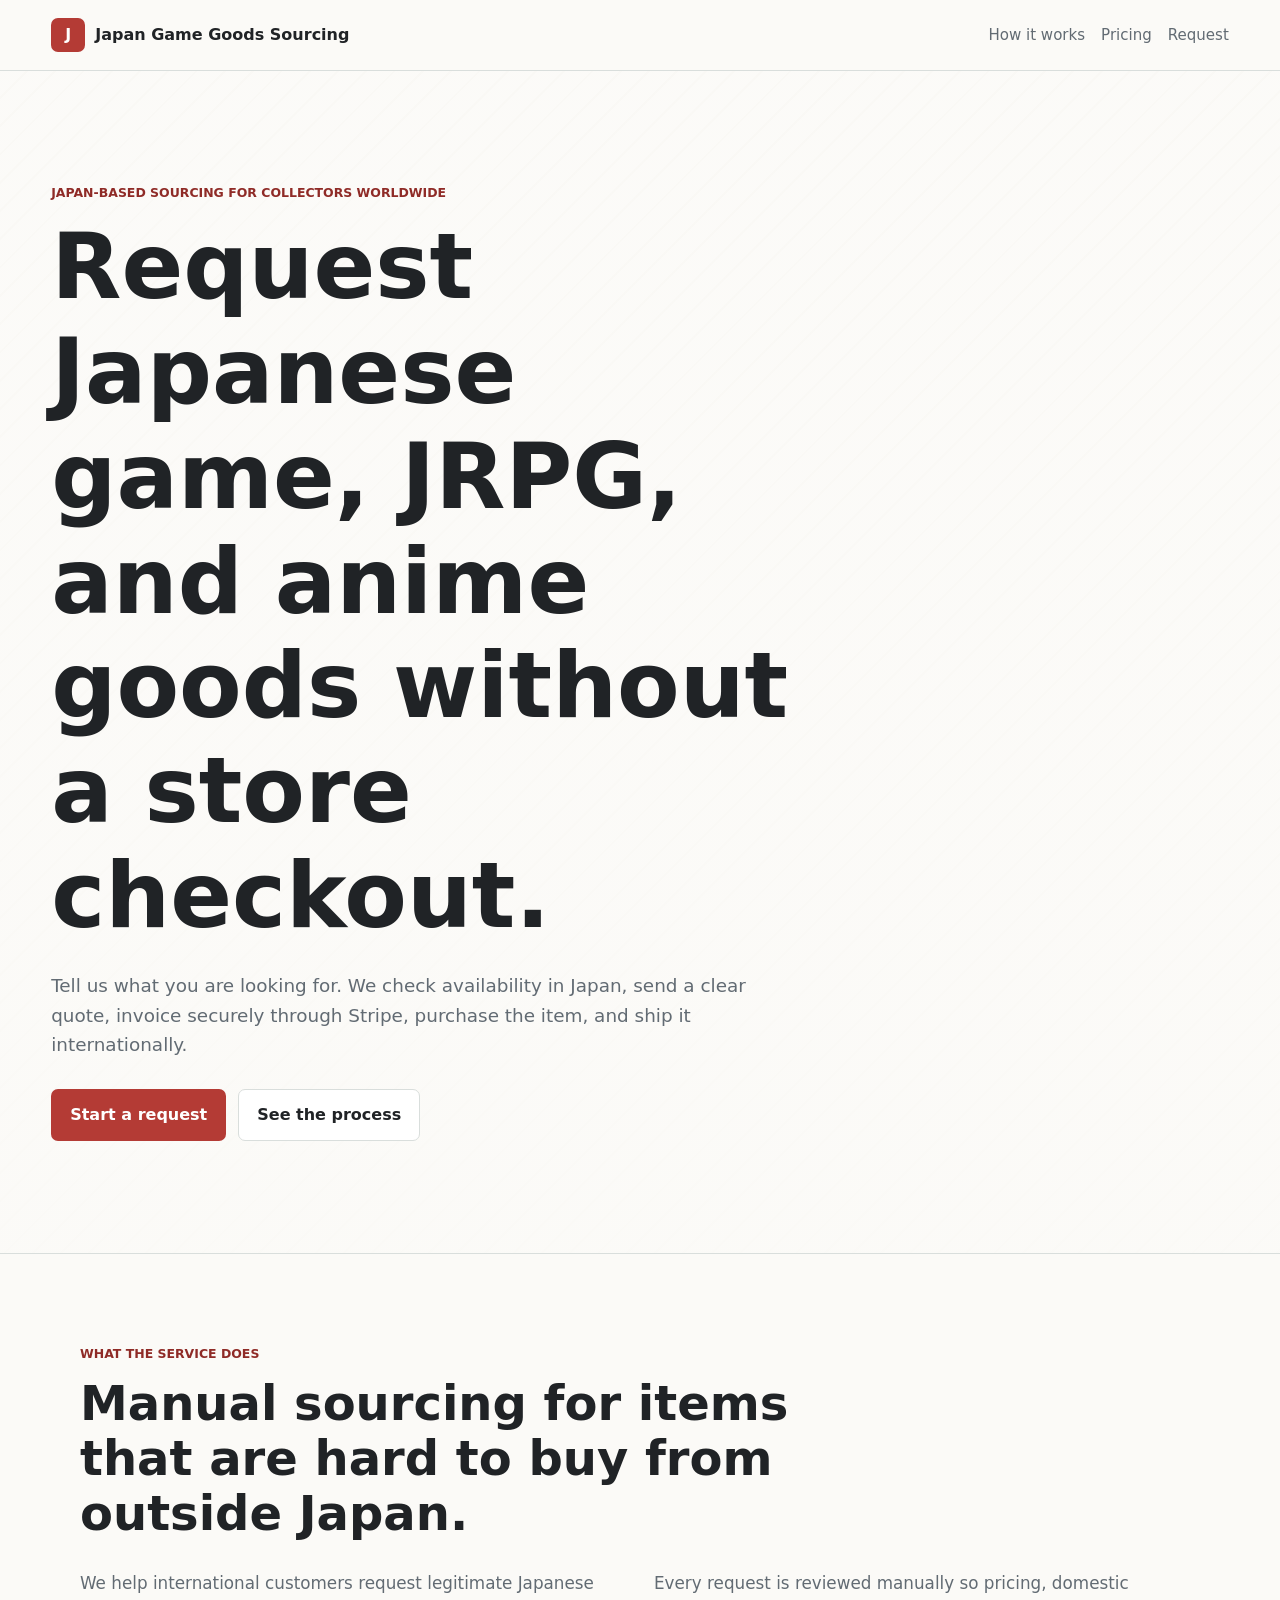
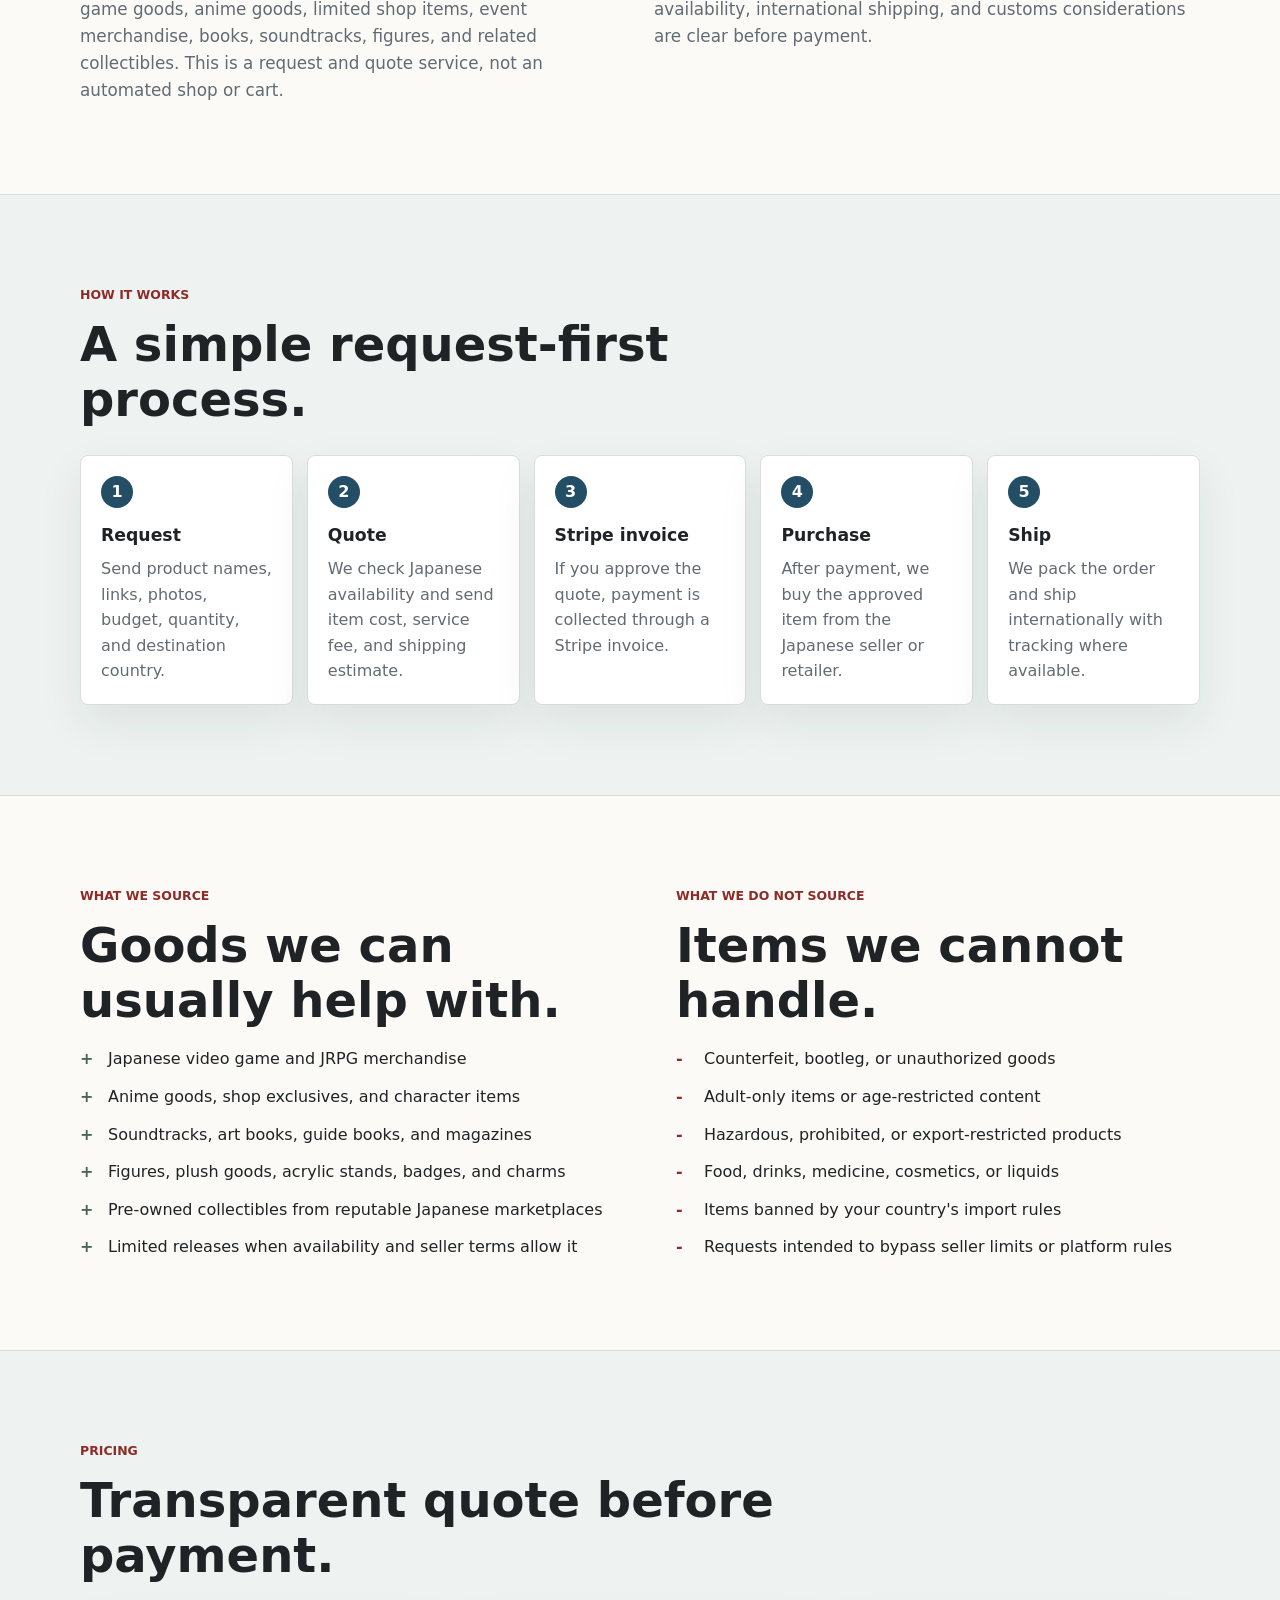
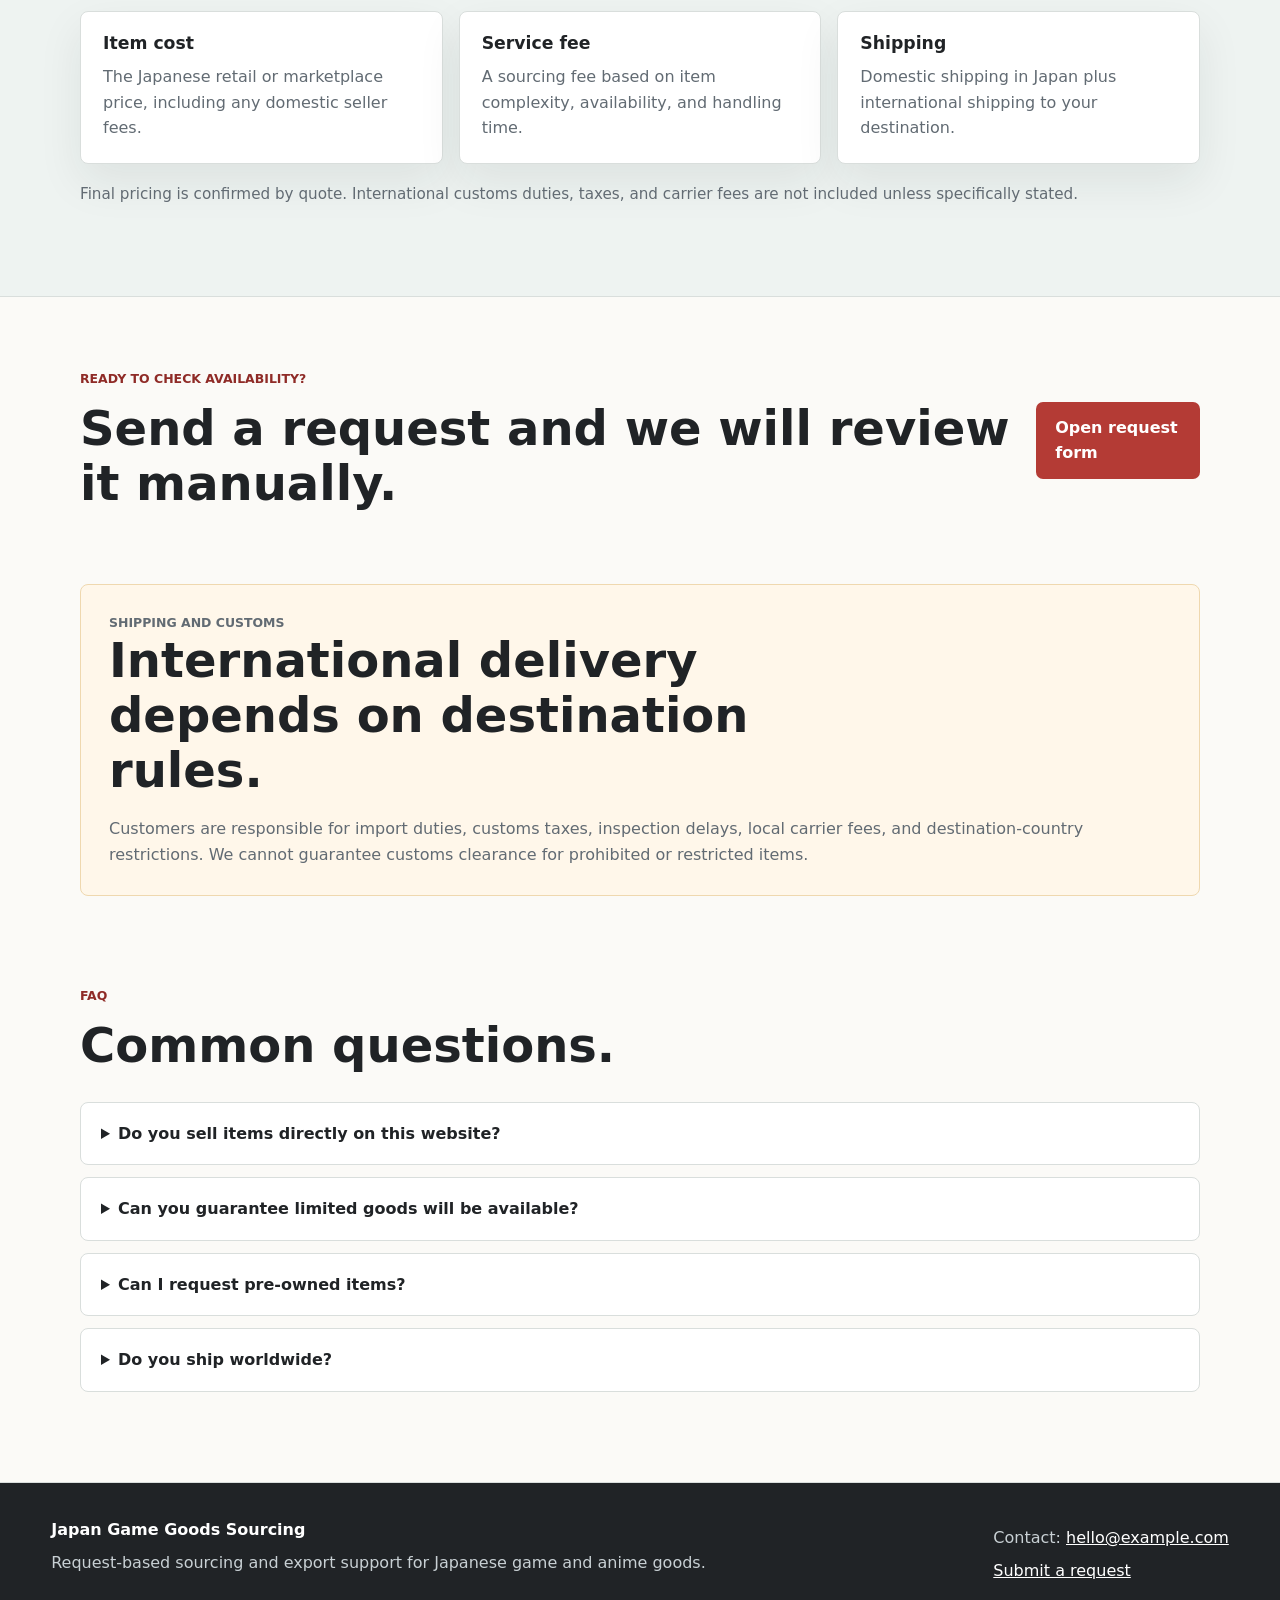
==== index.html @ 9fc34294 "Initial Website" ====
<!doctype html>
<html lang="en">
  <head>
    <meta charset="utf-8">
    <meta name="viewport" content="width=device-width, initial-scale=1">
    <meta
      name="description"
      content="A request-based sourcing and export service for Japanese game, JRPG, and anime goods."
    >
    <title>Japan Game Goods Sourcing</title>
    <link rel="stylesheet" href="styles.css">
  </head>
  <body>
    <header class="site-header">
      <a class="brand" href="index.html" aria-label="Japan Game Goods Sourcing home">
        <span class="brand-mark" aria-hidden="true">J</span>
        <span>Japan Game Goods Sourcing</span>
      </a>
      <nav class="site-nav" aria-label="Main navigation">
        <a href="#how-it-works">How it works</a>
        <a href="#pricing">Pricing</a>
        <a href="request.html">Request</a>
      </nav>
    </header>

    <main>
      <section class="hero">
        <div class="hero-content">
          <p class="eyebrow">Japan-based sourcing for collectors worldwide</p>
          <h1>Request Japanese game, JRPG, and anime goods without a store checkout.</h1>
          <p class="hero-copy">
            Tell us what you are looking for. We check availability in Japan, send a clear quote,
            invoice securely through Stripe, purchase the item, and ship it internationally.
          </p>
          <div class="hero-actions">
            <a class="button primary" href="request.html">Start a request</a>
            <a class="button secondary" href="#how-it-works">See the process</a>
          </div>
        </div>
      </section>

      <section class="section" id="service">
        <div class="section-heading">
          <p class="eyebrow">What the service does</p>
          <h2>Manual sourcing for items that are hard to buy from outside Japan.</h2>
        </div>
        <div class="text-block">
          <p>
            We help international customers request legitimate Japanese game goods, anime goods,
            limited shop items, event merchandise, books, soundtracks, figures, and related
            collectibles. This is a request and quote service, not an automated shop or cart.
          </p>
          <p>
            Every request is reviewed manually so pricing, domestic availability, international
            shipping, and customs considerations are clear before payment.
          </p>
        </div>
      </section>

      <section class="section band" id="how-it-works">
        <div class="section-heading">
          <p class="eyebrow">How it works</p>
          <h2>A simple request-first process.</h2>
        </div>
        <ol class="steps">
          <li>
            <span class="step-number">1</span>
            <h3>Request</h3>
            <p>Send product names, links, photos, budget, quantity, and destination country.</p>
          </li>
          <li>
            <span class="step-number">2</span>
            <h3>Quote</h3>
            <p>We check Japanese availability and send item cost, service fee, and shipping estimate.</p>
          </li>
          <li>
            <span class="step-number">3</span>
            <h3>Stripe invoice</h3>
            <p>If you approve the quote, payment is collected through a Stripe invoice.</p>
          </li>
          <li>
            <span class="step-number">4</span>
            <h3>Purchase</h3>
            <p>After payment, we buy the approved item from the Japanese seller or retailer.</p>
          </li>
          <li>
            <span class="step-number">5</span>
            <h3>Ship</h3>
            <p>We pack the order and ship internationally with tracking where available.</p>
          </li>
        </ol>
      </section>

      <section class="section grid-section">
        <div>
          <div class="section-heading compact">
            <p class="eyebrow">What we source</p>
            <h2>Goods we can usually help with.</h2>
          </div>
          <ul class="check-list">
            <li>Japanese video game and JRPG merchandise</li>
            <li>Anime goods, shop exclusives, and character items</li>
            <li>Soundtracks, art books, guide books, and magazines</li>
            <li>Figures, plush goods, acrylic stands, badges, and charms</li>
            <li>Pre-owned collectibles from reputable Japanese marketplaces</li>
            <li>Limited releases when availability and seller terms allow it</li>
          </ul>
        </div>
        <div>
          <div class="section-heading compact">
            <p class="eyebrow">What we do not source</p>
            <h2>Items we cannot handle.</h2>
          </div>
          <ul class="x-list">
            <li>Counterfeit, bootleg, or unauthorized goods</li>
            <li>Adult-only items or age-restricted content</li>
            <li>Hazardous, prohibited, or export-restricted products</li>
            <li>Food, drinks, medicine, cosmetics, or liquids</li>
            <li>Items banned by your country's import rules</li>
            <li>Requests intended to bypass seller limits or platform rules</li>
          </ul>
        </div>
      </section>

      <section class="section band" id="pricing">
        <div class="section-heading">
          <p class="eyebrow">Pricing</p>
          <h2>Transparent quote before payment.</h2>
        </div>
        <div class="pricing-layout">
          <div class="price-card">
            <h3>Item cost</h3>
            <p>The Japanese retail or marketplace price, including any domestic seller fees.</p>
          </div>
          <div class="price-card">
            <h3>Service fee</h3>
            <p>A sourcing fee based on item complexity, availability, and handling time.</p>
          </div>
          <div class="price-card">
            <h3>Shipping</h3>
            <p>Domestic shipping in Japan plus international shipping to your destination.</p>
          </div>
        </div>
        <p class="fine-print">
          Final pricing is confirmed by quote. International customs duties, taxes, and carrier
          fees are not included unless specifically stated.
        </p>
      </section>

      <section class="cta-section" id="request">
        <div>
          <p class="eyebrow">Ready to check availability?</p>
          <h2>Send a request and we will review it manually.</h2>
        </div>
        <a class="button primary" href="request.html">Open request form</a>
      </section>

      <section class="section notice">
        <div class="section-heading compact">
          <p class="eyebrow">Shipping and customs</p>
          <h2>International delivery depends on destination rules.</h2>
        </div>
        <p>
          Customers are responsible for import duties, customs taxes, inspection delays, local
          carrier fees, and destination-country restrictions. We cannot guarantee customs clearance
          for prohibited or restricted items.
        </p>
      </section>

      <section class="section" id="faq">
        <div class="section-heading">
          <p class="eyebrow">FAQ</p>
          <h2>Common questions.</h2>
        </div>
        <div class="faq-list">
          <details>
            <summary>Do you sell items directly on this website?</summary>
            <p>No. This site is for requests only. We send quotes manually and collect payment by Stripe invoice after approval.</p>
          </details>
          <details>
            <summary>Can you guarantee limited goods will be available?</summary>
            <p>No. Availability can change quickly, especially for limited releases, event goods, and marketplace listings.</p>
          </details>
          <details>
            <summary>Can I request pre-owned items?</summary>
            <p>Yes, if the item can be sourced from a reputable Japanese seller and the condition is acceptable to you.</p>
          </details>
          <details>
            <summary>Do you ship worldwide?</summary>
            <p>We review each destination by request. Shipping options depend on carrier availability and import restrictions.</p>
          </details>
        </div>
      </section>
    </main>

    <footer class="site-footer">
      <div>
        <strong>Japan Game Goods Sourcing</strong>
        <p>Request-based sourcing and export support for Japanese game and anime goods.</p>
      </div>
      <div>
        <p>Contact: <a href="mailto:hello@example.com">hello@example.com</a></p>
        <p><a href="request.html">Submit a request</a></p>
      </div>
    </footer>
  </body>
</html>
---- styles.css ----
:root {
  --bg: #fbfaf7;
  --surface: #ffffff;
  --ink: #202326;
  --muted: #626b73;
  --line: #d9dedc;
  --accent: #b43b35;
  --accent-dark: #8f2b27;
  --blue: #244d66;
  --green: #476654;
  --shadow: 0 18px 45px rgba(29, 36, 42, 0.08);
}

* {
  box-sizing: border-box;
}

html {
  scroll-behavior: smooth;
}

body {
  margin: 0;
  background: var(--bg);
  color: var(--ink);
  font-family:
    Inter, ui-sans-serif, system-ui, -apple-system, BlinkMacSystemFont, "Segoe UI", sans-serif;
  line-height: 1.6;
}

a {
  color: inherit;
}

.site-header {
  display: flex;
  align-items: center;
  justify-content: space-between;
  gap: 24px;
  padding: 18px clamp(18px, 4vw, 56px);
  background: rgba(251, 250, 247, 0.94);
  border-bottom: 1px solid var(--line);
  position: sticky;
  top: 0;
  z-index: 10;
  backdrop-filter: blur(12px);
}

.brand {
  display: inline-flex;
  align-items: center;
  gap: 10px;
  color: var(--ink);
  font-weight: 800;
  text-decoration: none;
}

.brand-mark {
  display: inline-grid;
  place-items: center;
  width: 34px;
  height: 34px;
  border-radius: 7px;
  background: var(--accent);
  color: #fff;
}

.site-nav {
  display: flex;
  flex-wrap: wrap;
  justify-content: flex-end;
  gap: 16px;
  color: var(--muted);
  font-size: 0.94rem;
}

.site-nav a {
  text-decoration: none;
}

.site-nav a:hover,
.site-footer a:hover {
  color: var(--accent-dark);
}

.hero {
  min-height: 72vh;
  display: grid;
  align-items: center;
  padding: clamp(56px, 9vw, 112px) clamp(18px, 4vw, 56px);
  background:
    linear-gradient(rgba(251, 250, 247, 0.88), rgba(251, 250, 247, 0.95)),
    repeating-linear-gradient(135deg, #ffffff 0 18px, #f0eee7 18px 20px);
  border-bottom: 1px solid var(--line);
}

.hero-content,
.section,
.cta-section,
.page-title,
.form-shell {
  width: min(1120px, calc(100% - 36px));
  margin: 0 auto;
}

.hero-content {
  max-width: 780px;
  margin-left: 0;
}

.eyebrow {
  margin: 0 0 12px;
  color: var(--accent-dark);
  font-size: 0.78rem;
  font-weight: 800;
  letter-spacing: 0;
  text-transform: uppercase;
}

h1,
h2,
h3,
p {
  overflow-wrap: anywhere;
}

h1,
h2,
h3 {
  margin: 0;
  line-height: 1.15;
}

h1 {
  max-width: 920px;
  font-size: clamp(2.35rem, 8vw, 5.7rem);
}

h2 {
  font-size: clamp(1.65rem, 4vw, 3rem);
}

h3 {
  font-size: 1.08rem;
}

.hero-copy,
.page-title p {
  max-width: 700px;
  margin: 22px 0 0;
  color: var(--muted);
  font-size: 1.15rem;
}

.hero-actions {
  display: flex;
  flex-wrap: wrap;
  gap: 12px;
  margin-top: 30px;
}

.button {
  display: inline-flex;
  align-items: center;
  justify-content: center;
  min-height: 46px;
  padding: 12px 18px;
  border: 1px solid transparent;
  border-radius: 7px;
  font-weight: 800;
  text-decoration: none;
  cursor: pointer;
}

.button.primary {
  background: var(--accent);
  color: #fff;
}

.button.primary:hover {
  background: var(--accent-dark);
}

.button.secondary {
  background: var(--surface);
  border-color: var(--line);
  color: var(--ink);
}

.section {
  padding: clamp(54px, 8vw, 90px) 0;
}

.band {
  width: 100%;
  max-width: none;
  padding-right: max(18px, calc((100vw - 1120px) / 2));
  padding-left: max(18px, calc((100vw - 1120px) / 2));
  background: #eef3f1;
  border-top: 1px solid var(--line);
  border-bottom: 1px solid var(--line);
}

.section-heading {
  max-width: 720px;
  margin-bottom: 28px;
}

.section-heading.compact {
  margin-bottom: 18px;
}

.text-block {
  display: grid;
  grid-template-columns: repeat(2, minmax(0, 1fr));
  gap: 28px;
  color: var(--muted);
  font-size: 1.05rem;
}

.text-block p,
.price-card p,
.notice p,
.faq-list p,
.site-footer p,
.embed-note p,
.fine-print {
  margin: 0;
  color: var(--muted);
}

.steps {
  display: grid;
  grid-template-columns: repeat(5, minmax(0, 1fr));
  gap: 14px;
  margin: 0;
  padding: 0;
  list-style: none;
}

.steps li,
.price-card,
.form-shell {
  background: var(--surface);
  border: 1px solid var(--line);
  border-radius: 8px;
  box-shadow: var(--shadow);
}

.steps li {
  padding: 20px;
}

.step-number {
  display: inline-grid;
  place-items: center;
  width: 32px;
  height: 32px;
  margin-bottom: 18px;
  border-radius: 999px;
  background: var(--blue);
  color: #fff;
  font-weight: 800;
}

.steps p {
  margin: 10px 0 0;
  color: var(--muted);
}

.grid-section {
  display: grid;
  grid-template-columns: repeat(2, minmax(0, 1fr));
  gap: clamp(28px, 6vw, 72px);
}

.check-list,
.x-list {
  display: grid;
  gap: 12px;
  margin: 0;
  padding: 0;
  list-style: none;
}

.check-list li,
.x-list li {
  position: relative;
  padding-left: 28px;
}

.check-list li::before,
.x-list li::before {
  position: absolute;
  left: 0;
  font-weight: 900;
}

.check-list li::before {
  content: "+";
  color: var(--green);
}

.x-list li::before {
  content: "-";
  color: var(--accent-dark);
}

.pricing-layout {
  display: grid;
  grid-template-columns: repeat(3, minmax(0, 1fr));
  gap: 16px;
}

.price-card {
  padding: 22px;
}

.price-card p {
  margin-top: 10px;
}

.fine-print {
  margin-top: 18px;
  font-size: 0.95rem;
}

.cta-section {
  display: flex;
  align-items: center;
  justify-content: space-between;
  gap: 24px;
  padding: clamp(38px, 7vw, 72px) 0;
}

.notice {
  padding: 28px;
  background: #fff7ea;
  border: 1px solid #efd8af;
  border-radius: 8px;
}

.faq-list {
  display: grid;
  gap: 12px;
}

details {
  background: var(--surface);
  border: 1px solid var(--line);
  border-radius: 8px;
  padding: 18px 20px;
}

summary {
  font-weight: 800;
  cursor: pointer;
}

details p {
  margin-top: 12px;
}

.site-footer {
  display: flex;
  justify-content: space-between;
  gap: 24px;
  padding: 34px clamp(18px, 4vw, 56px);
  border-top: 1px solid var(--line);
  background: #202326;
  color: #fff;
}

.site-footer p {
  margin-top: 8px;
  color: #c8d0d4;
}

.site-footer a {
  color: #fff;
}

.page-title {
  padding: clamp(48px, 8vw, 88px) 0 28px;
}

.page-title h1 {
  font-size: clamp(2.1rem, 6vw, 4.5rem);
}

.form-shell {
  margin-bottom: clamp(54px, 8vw, 90px);
  padding: clamp(20px, 4vw, 36px);
}

.embed-note {
  padding-bottom: 22px;
  margin-bottom: 24px;
  border-bottom: 1px solid var(--line);
}

.embed-note h2 {
  font-size: 1.35rem;
}

.embed-note p {
  margin-top: 8px;
}

.request-form {
  display: grid;
  gap: 18px;
}

.form-grid {
  display: grid;
  grid-template-columns: repeat(2, minmax(0, 1fr));
  gap: 18px;
}

label {
  display: grid;
  gap: 7px;
  color: var(--ink);
  font-weight: 800;
}

input,
textarea,
select {
  width: 100%;
  border: 1px solid #cbd3d0;
  border-radius: 7px;
  padding: 12px 13px;
  background: #fff;
  color: var(--ink);
  font: inherit;
}

textarea {
  resize: vertical;
}

input:focus,
textarea:focus,
select:focus {
  outline: 3px solid rgba(180, 59, 53, 0.18);
  border-color: var(--accent);
}

.checkbox-row {
  display: flex;
  align-items: flex-start;
  gap: 10px;
  color: var(--muted);
  font-weight: 600;
}

.checkbox-row input {
  width: auto;
  margin-top: 6px;
}

.form-button {
  justify-self: start;
  border: 0;
}

@media (max-width: 900px) {
  .steps,
  .pricing-layout {
    grid-template-columns: repeat(2, minmax(0, 1fr));
  }

  .grid-section,
  .text-block {
    grid-template-columns: 1fr;
  }
}

@media (max-width: 680px) {
  .site-header,
  .site-footer,
  .cta-section {
    align-items: flex-start;
    flex-direction: column;
  }

  .site-nav {
    justify-content: flex-start;
  }

  .hero {
    min-height: auto;
  }

  .steps,
  .pricing-layout,
  .form-grid {
    grid-template-columns: 1fr;
  }

  .button {
    width: 100%;
  }

  .form-button {
    justify-self: stretch;
  }
}
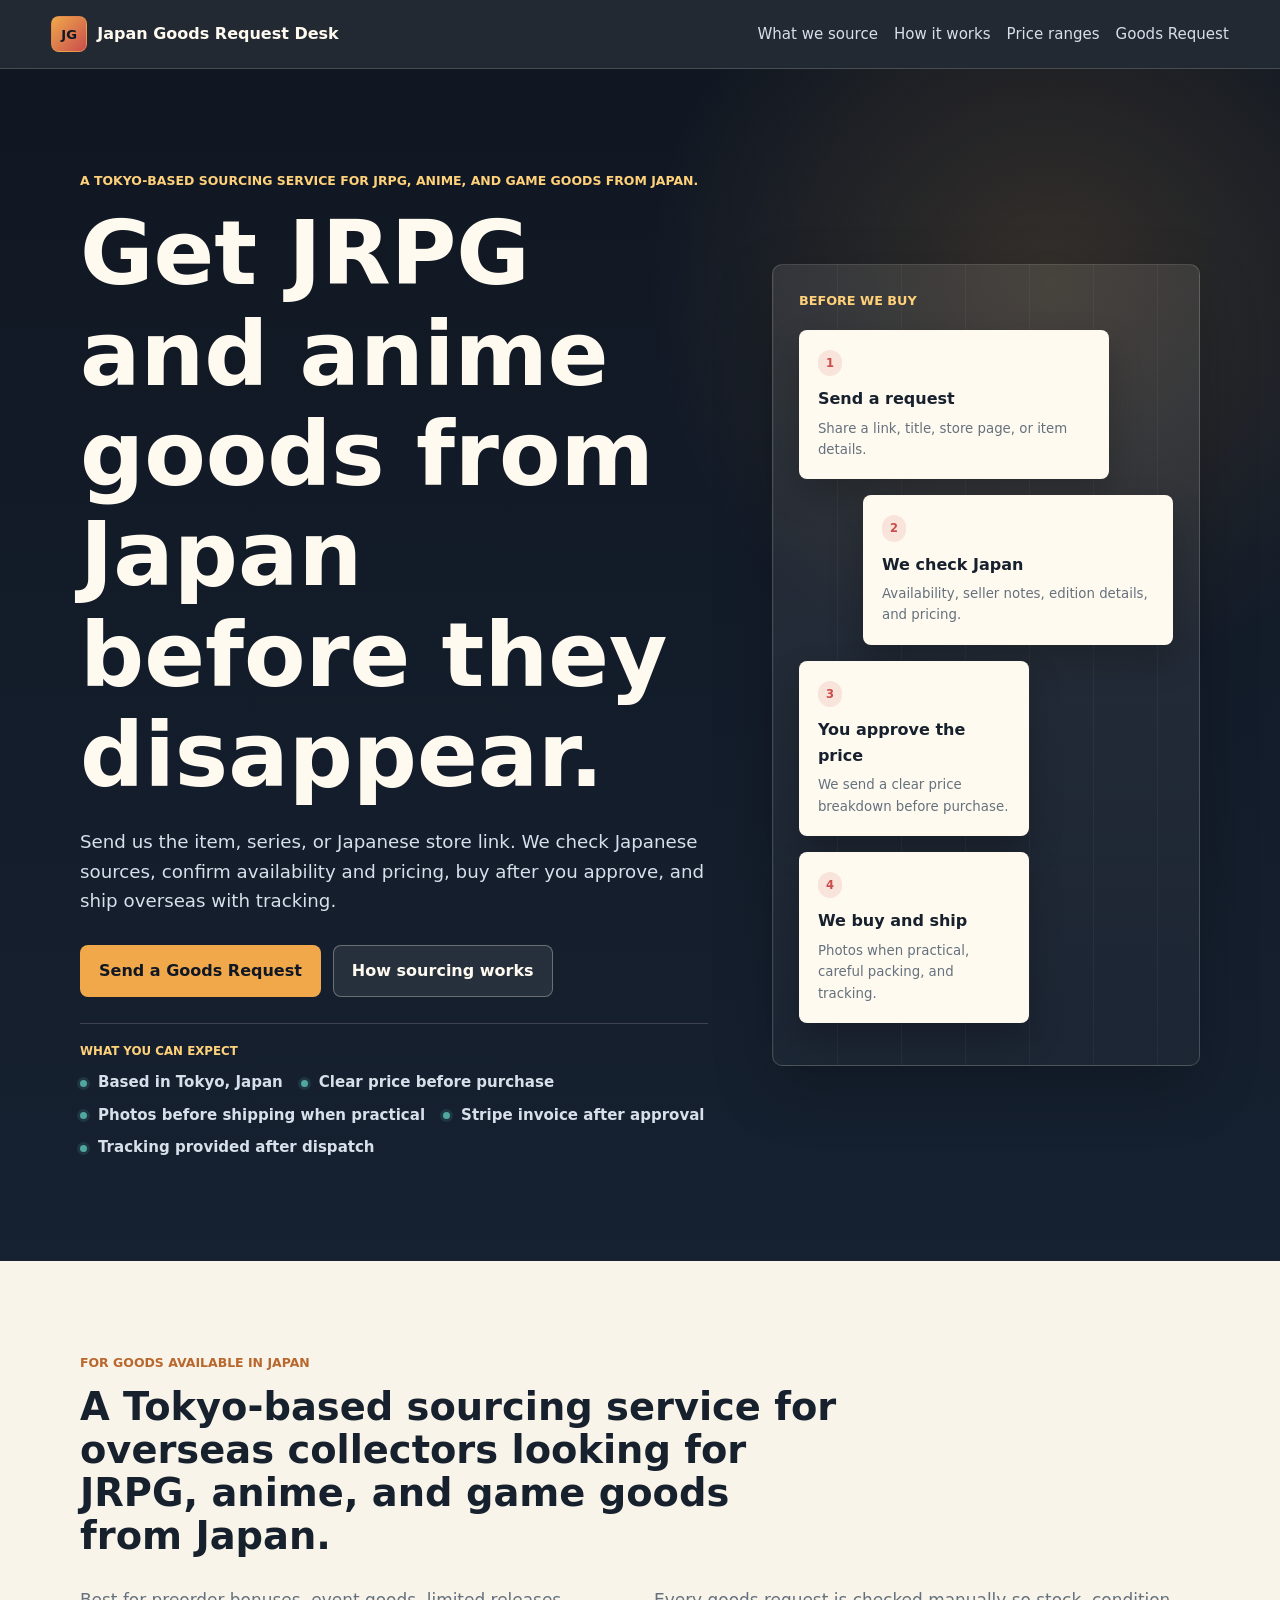
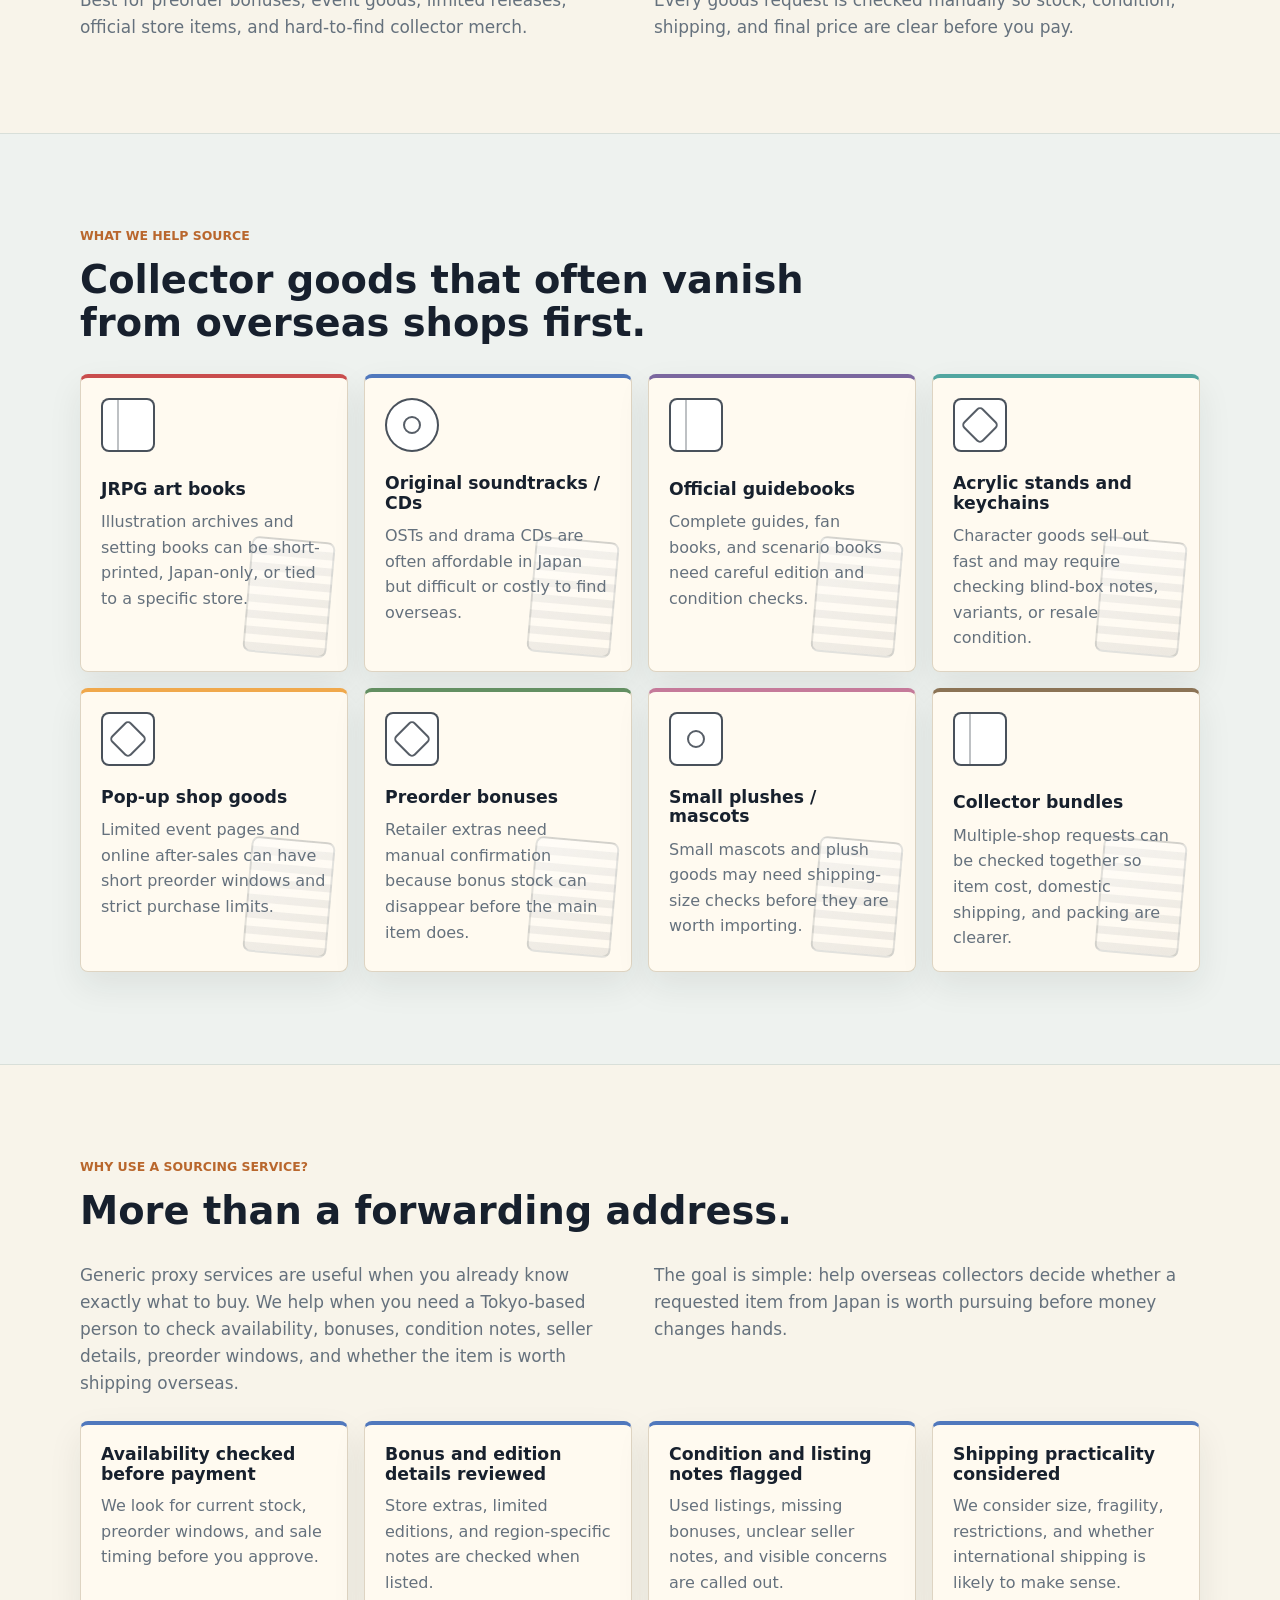
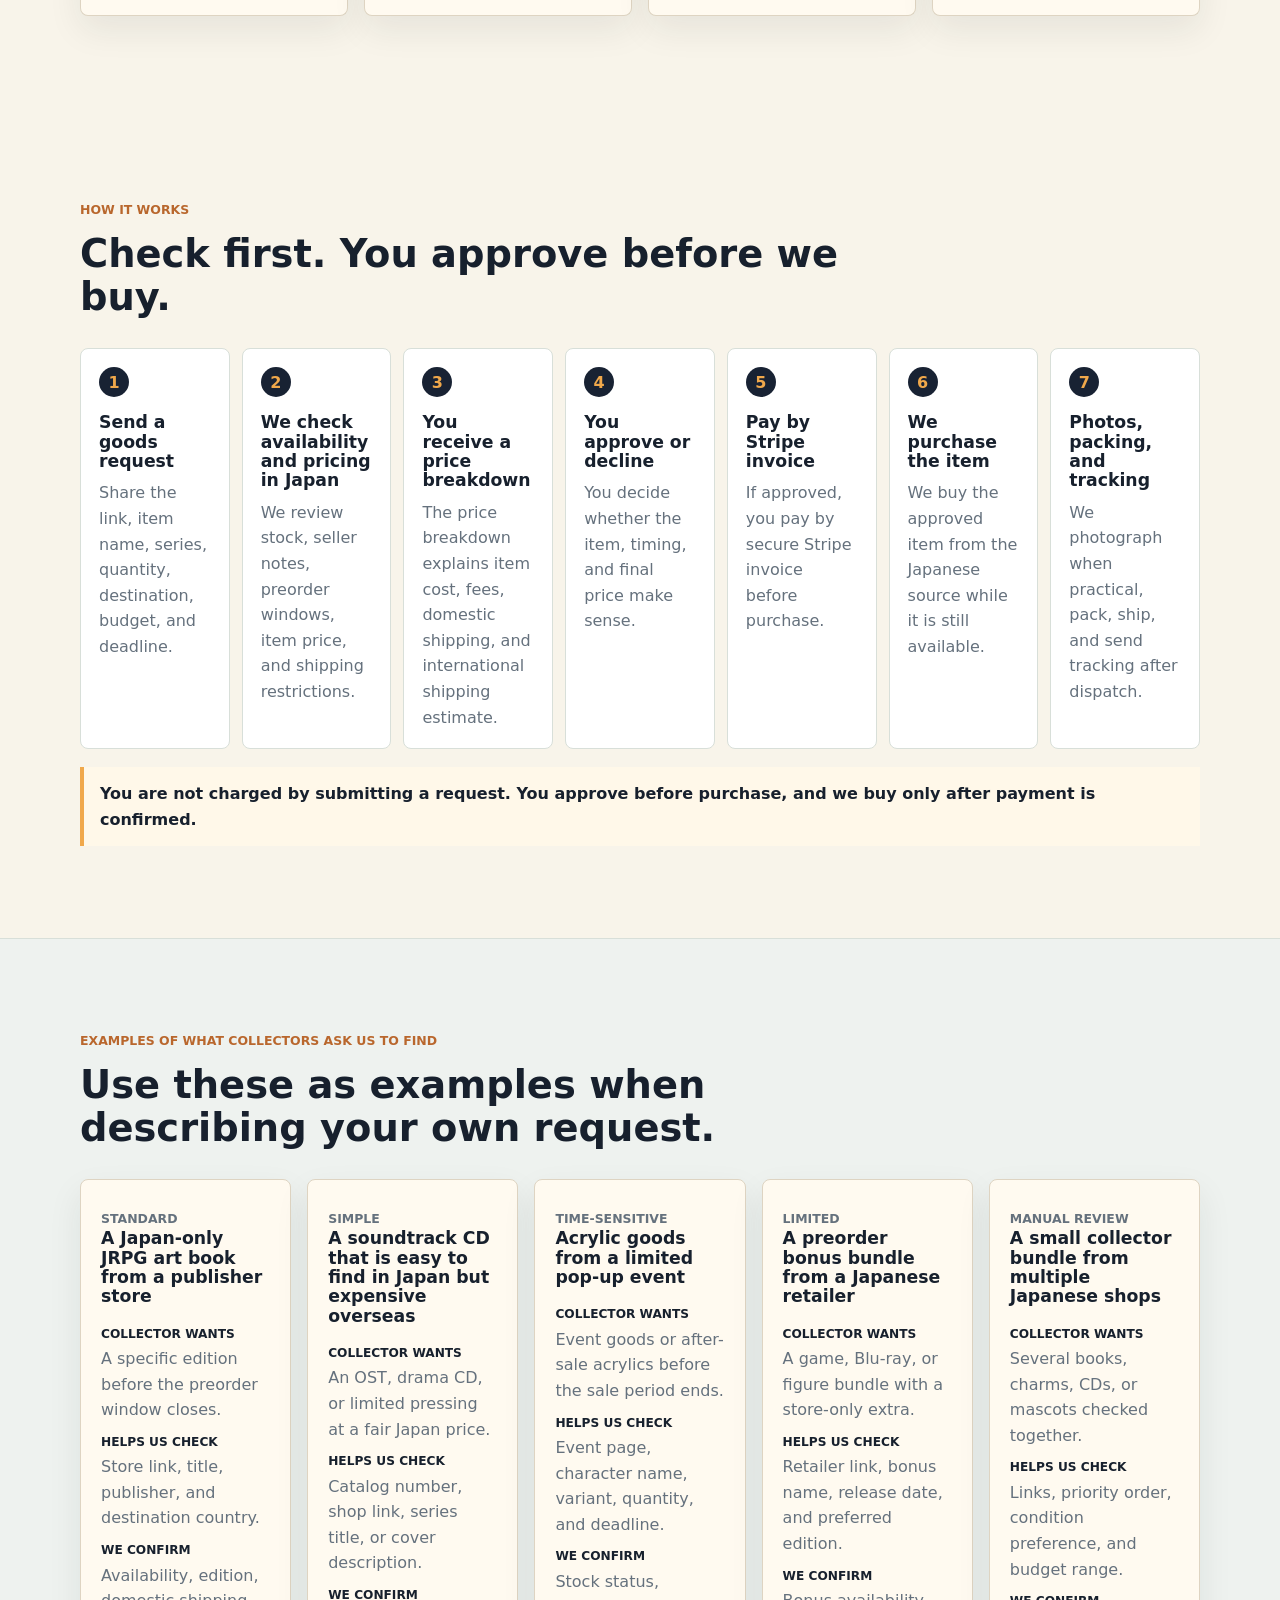
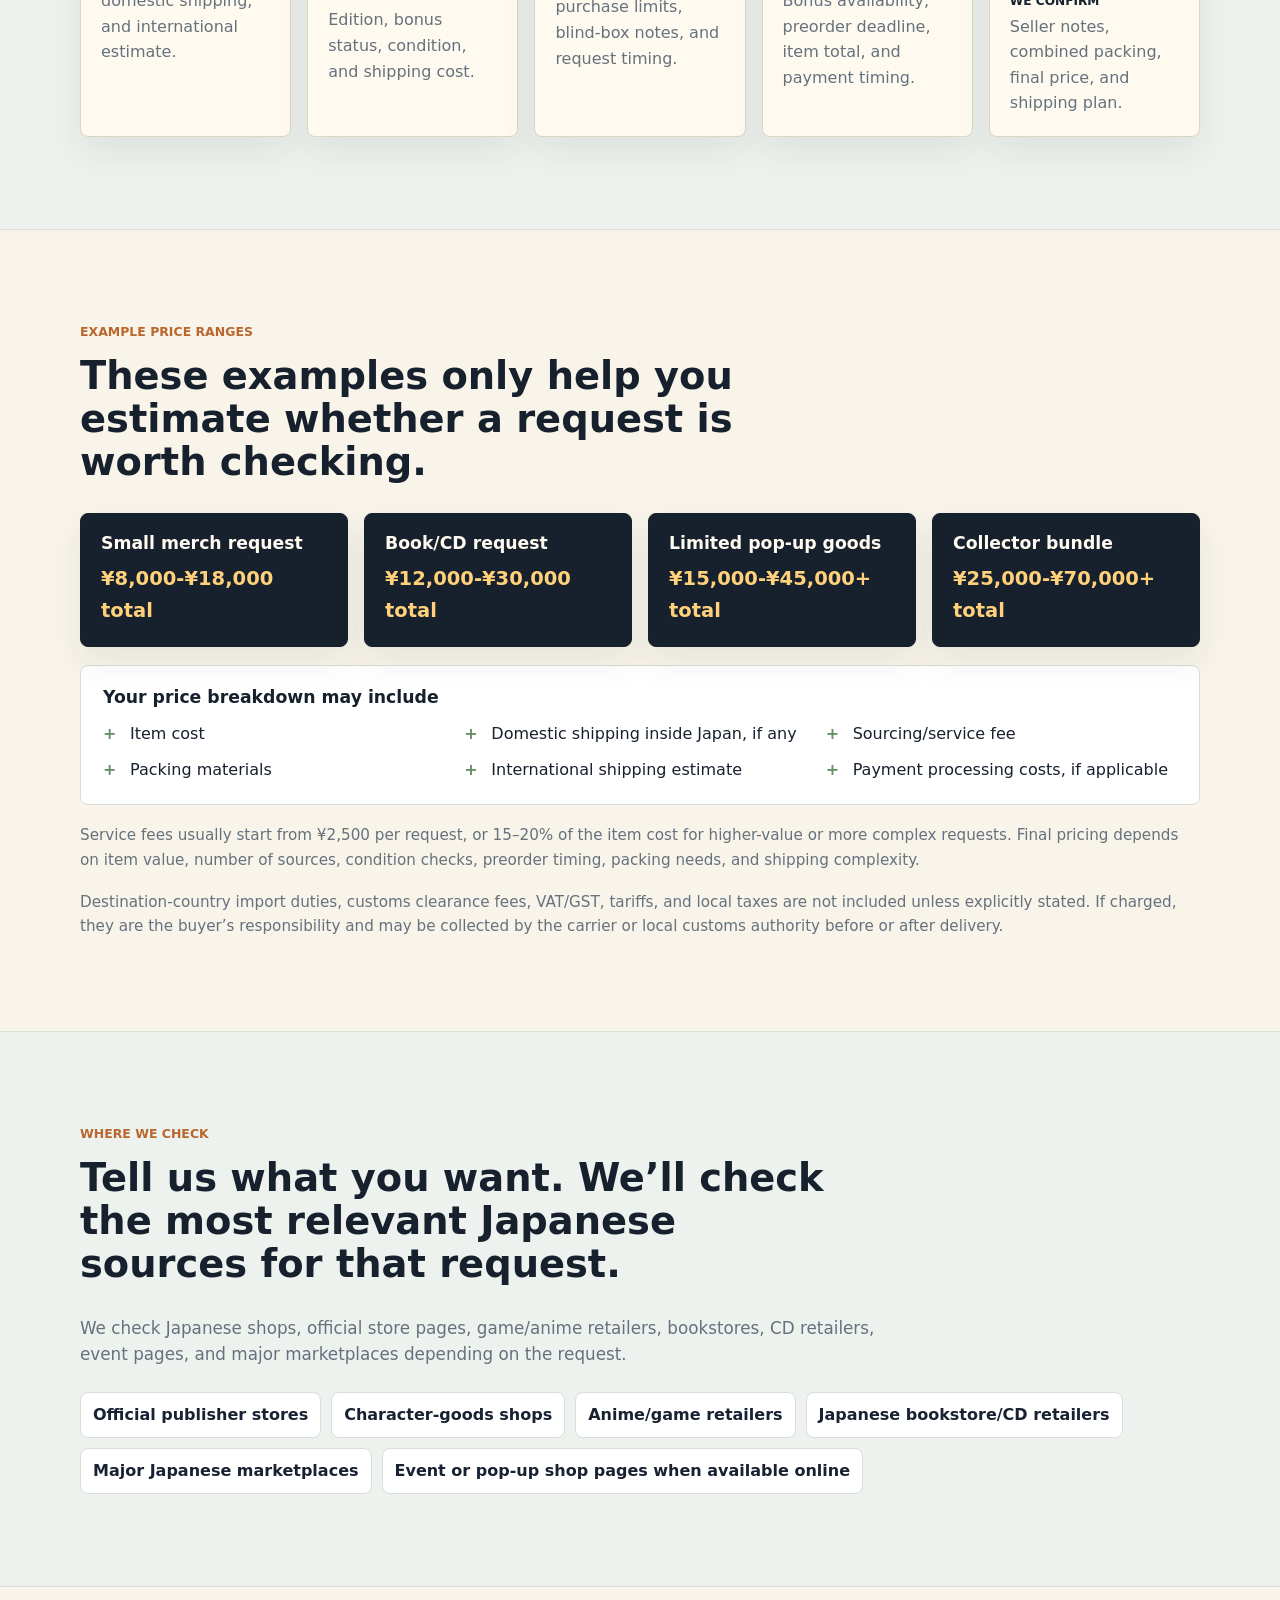
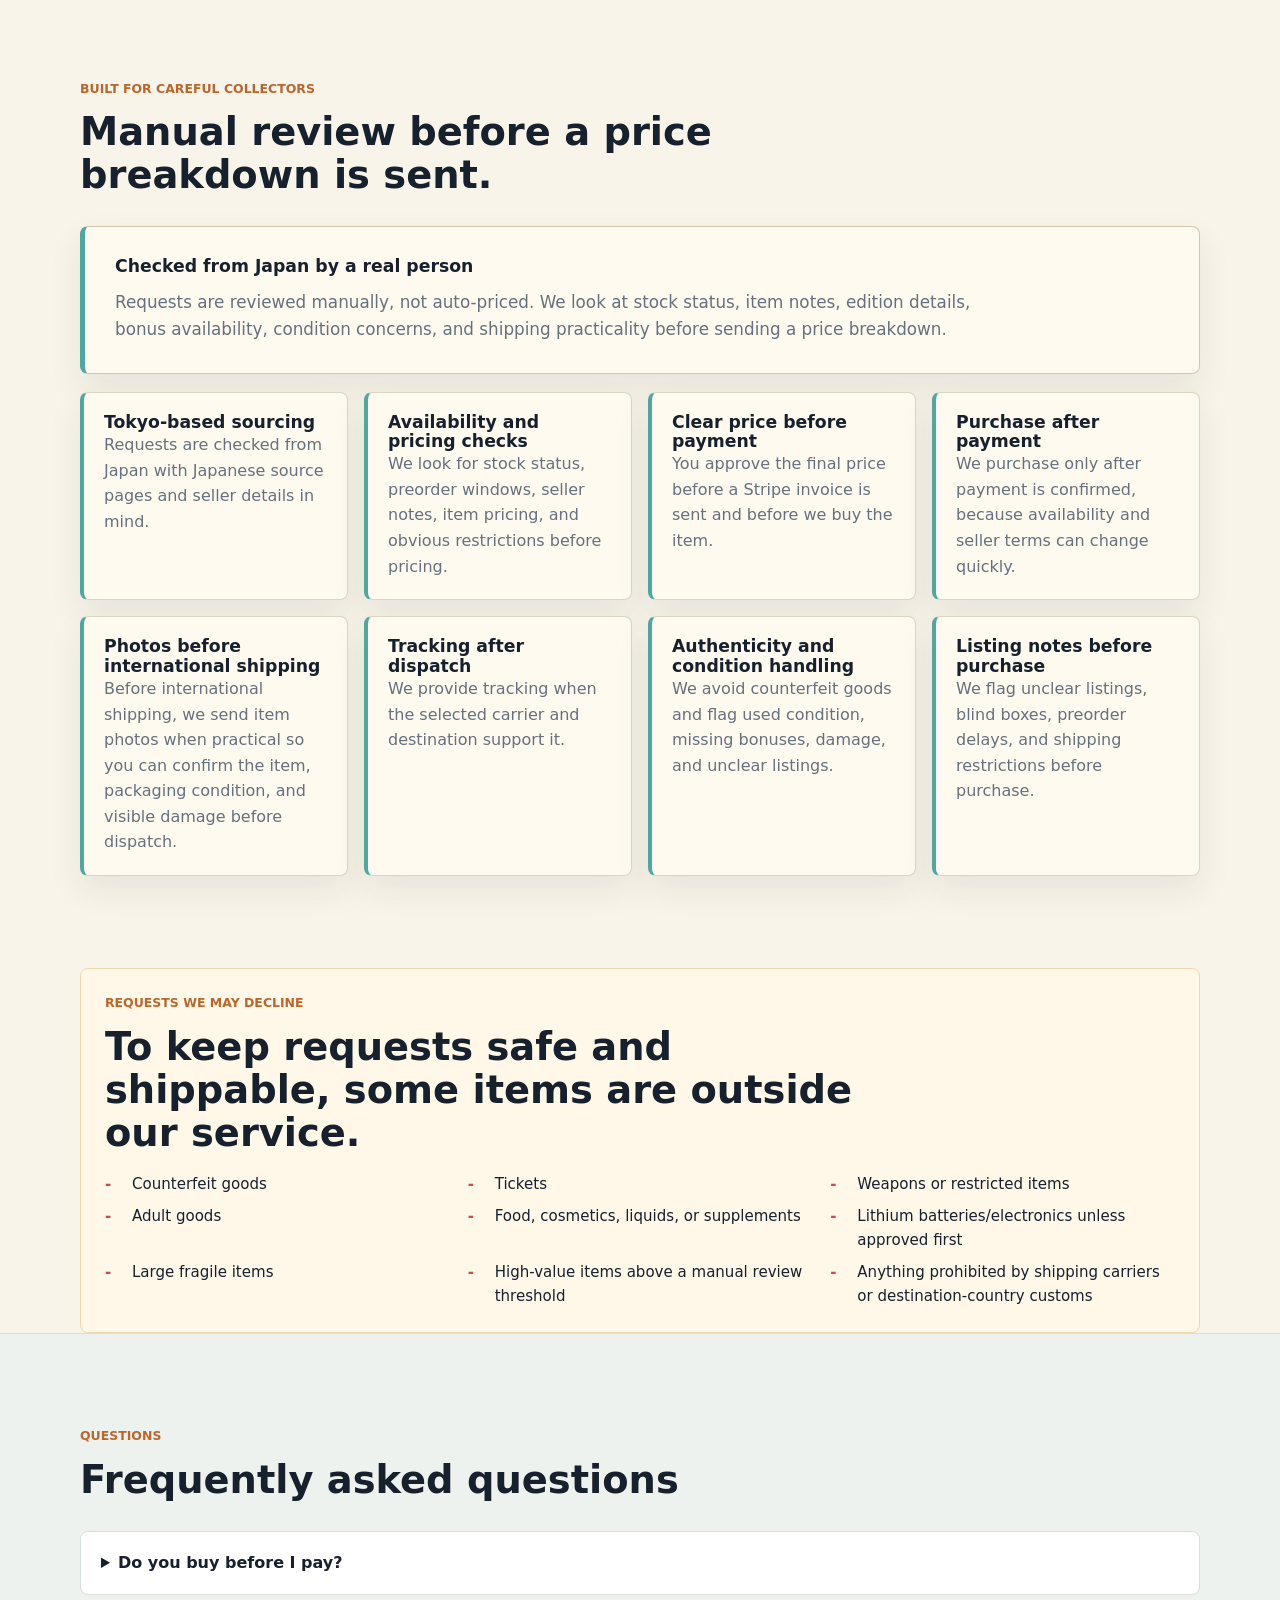
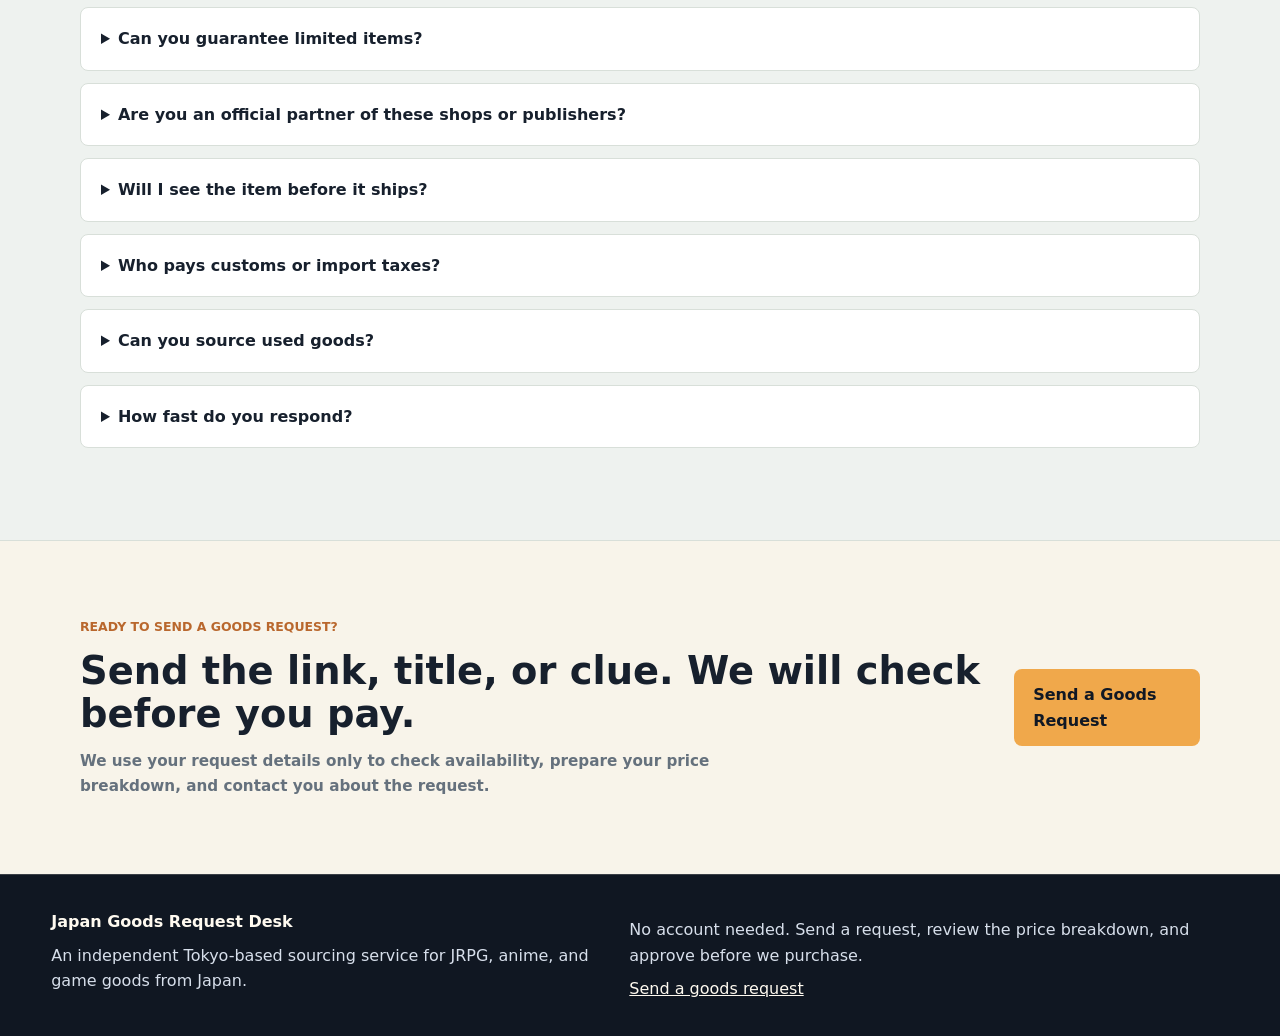
==== commit 32ea5436: "Update site copy and structure" ====
--- a/index.html
+++ b/index.html
@@ -5,202 +5,389 @@
     <meta name="viewport" content="width=device-width, initial-scale=1">
     <meta
       name="description"
-      content="A request-based sourcing and export service for Japanese game, JRPG, and anime goods."
+      content="Tokyo-based sourcing service for JRPG, anime, and game goods from Japan. Send a goods request, receive a price breakdown, approve before purchase, and get tracking after dispatch."
     >
-    <title>Japan Game Goods Sourcing</title>
+    <title>JRPG &amp; Anime Goods Sourcing from Japan</title>
     <link rel="stylesheet" href="styles.css">
   </head>
   <body>
     <header class="site-header">
       <a class="brand" href="index.html" aria-label="Japan Game Goods Sourcing home">
-        <span class="brand-mark" aria-hidden="true">J</span>
-        <span>Japan Game Goods Sourcing</span>
+        <span class="brand-mark" aria-hidden="true">JG</span>
+        <span>Japan Goods Request Desk</span>
       </a>
       <nav class="site-nav" aria-label="Main navigation">
+        <a href="#source">What we source</a>
         <a href="#how-it-works">How it works</a>
-        <a href="#pricing">Pricing</a>
-        <a href="request.html">Request</a>
+        <a href="#price-ranges">Price ranges</a>
+        <a href="request.html">Goods Request</a>
       </nav>
     </header>
 
     <main>
       <section class="hero">
         <div class="hero-content">
-          <p class="eyebrow">Japan-based sourcing for collectors worldwide</p>
-          <h1>Request Japanese game, JRPG, and anime goods without a store checkout.</h1>
+          <p class="eyebrow">A Tokyo-based sourcing service for JRPG, anime, and game goods from Japan.</p>
+          <h1>Get JRPG and anime goods from Japan before they disappear.</h1>
           <p class="hero-copy">
-            Tell us what you are looking for. We check availability in Japan, send a clear quote,
-            invoice securely through Stripe, purchase the item, and ship it internationally.
+            Send us the item, series, or Japanese store link. We check Japanese sources,
+            confirm availability and pricing, buy after you approve, and ship overseas with tracking.
           </p>
           <div class="hero-actions">
-            <a class="button primary" href="request.html">Start a request</a>
-            <a class="button secondary" href="#how-it-works">See the process</a>
-          </div>
-        </div>
-      </section>
-
-      <section class="section" id="service">
-        <div class="section-heading">
-          <p class="eyebrow">What the service does</p>
-          <h2>Manual sourcing for items that are hard to buy from outside Japan.</h2>
+            <a class="button primary" href="request.html">Send a Goods Request</a>
+            <a class="button secondary" href="#how-it-works">How sourcing works</a>
+          </div>
+          <div class="hero-signals" aria-label="Service trust points">
+            <span class="signal-label">What you can expect</span>
+            <ul>
+              <li>Based in Tokyo, Japan</li>
+              <li>Clear price before purchase</li>
+              <li>Photos before shipping when practical</li>
+              <li>Stripe invoice after approval</li>
+              <li>Tracking provided after dispatch</li>
+            </ul>
+          </div>
+        </div>
+        <div class="hero-board" aria-hidden="true">
+          <div class="board-label">Before We Buy</div>
+          <div class="mock-card rare">
+            <span>1</span>
+            <strong>Send a request</strong>
+            <small>Share a link, title, store page, or item details.</small>
+          </div>
+          <div class="mock-card">
+            <span>2</span>
+            <strong>We check Japan</strong>
+            <small>Availability, seller notes, edition details, and pricing.</small>
+          </div>
+          <div class="mock-card compact-card">
+            <span>3</span>
+            <strong>You approve the price</strong>
+            <small>We send a clear price breakdown before purchase.</small>
+          </div>
+          <div class="mock-card compact-card">
+            <span>4</span>
+            <strong>We buy and ship</strong>
+            <small>Photos when practical, careful packing, and tracking.</small>
+          </div>
+        </div>
+      </section>
+
+      <section class="section intro" id="source">
+        <div class="section-heading">
+          <p class="eyebrow">For goods available in Japan</p>
+          <h2>A Tokyo-based sourcing service for overseas collectors looking for JRPG, anime, and game goods from Japan.</h2>
         </div>
         <div class="text-block">
           <p>
-            We help international customers request legitimate Japanese game goods, anime goods,
-            limited shop items, event merchandise, books, soundtracks, figures, and related
-            collectibles. This is a request and quote service, not an automated shop or cart.
-          </p>
-          <p>
-            Every request is reviewed manually so pricing, domestic availability, international
-            shipping, and customs considerations are clear before payment.
-          </p>
-        </div>
-      </section>
-
-      <section class="section band" id="how-it-works">
+            Best for preorder bonuses, event goods, limited releases, official store items, and
+            hard-to-find collector merch.
+          </p>
+          <p>
+            Every goods request is checked manually so stock, condition, shipping, and final price
+            are clear before you pay.
+          </p>
+        </div>
+      </section>
+
+      <section class="section band" id="categories">
+        <div class="section-heading">
+          <p class="eyebrow">What we help source</p>
+          <h2>Collector goods that often vanish from overseas shops first.</h2>
+        </div>
+        <div class="category-grid">
+          <article class="category-card art-books">
+            <span class="item-icon book-icon" aria-hidden="true"></span>
+            <h3>JRPG art books</h3>
+            <p>Illustration archives and setting books can be short-printed, Japan-only, or tied to a specific store.</p>
+          </article>
+          <article class="category-card soundtracks">
+            <span class="item-icon disc-icon" aria-hidden="true"></span>
+            <h3>Original soundtracks / CDs</h3>
+            <p>OSTs and drama CDs are often affordable in Japan but difficult or costly to find overseas.</p>
+          </article>
+          <article class="category-card guidebooks">
+            <span class="item-icon guide-icon" aria-hidden="true"></span>
+            <h3>Official guidebooks</h3>
+            <p>Complete guides, fan books, and scenario books need careful edition and condition checks.</p>
+          </article>
+          <article class="category-card acrylic">
+            <span class="item-icon charm-icon" aria-hidden="true"></span>
+            <h3>Acrylic stands and keychains</h3>
+            <p>Character goods sell out fast and may require checking blind-box notes, variants, or resale condition.</p>
+          </article>
+          <article class="category-card popup">
+            <span class="item-icon ticket-icon" aria-hidden="true"></span>
+            <h3>Pop-up shop goods</h3>
+            <p>Limited event pages and online after-sales can have short preorder windows and strict purchase limits.</p>
+          </article>
+          <article class="category-card bonuses">
+            <span class="item-icon badge-icon" aria-hidden="true"></span>
+            <h3>Preorder bonuses</h3>
+            <p>Retailer extras need manual confirmation because bonus stock can disappear before the main item does.</p>
+          </article>
+          <article class="category-card plushes">
+            <span class="item-icon mascot-icon" aria-hidden="true"></span>
+            <h3>Small plushes / mascots</h3>
+            <p>Small mascots and plush goods may need shipping-size checks before they are worth importing.</p>
+          </article>
+          <article class="category-card bundles">
+            <span class="item-icon bundle-icon" aria-hidden="true"></span>
+            <h3>Collector bundles</h3>
+            <p>Multiple-shop requests can be checked together so item cost, domestic shipping, and packing are clearer.</p>
+          </article>
+        </div>
+      </section>
+
+      <section class="section" id="sourcing-service">
+        <div class="section-heading">
+          <p class="eyebrow">Why use a sourcing service?</p>
+          <h2>More than a forwarding address.</h2>
+        </div>
+        <div class="text-block">
+          <p>
+            Generic proxy services are useful when you already know exactly what to buy. We help
+            when you need a Tokyo-based person to check availability, bonuses, condition notes,
+            seller details, preorder windows, and whether the item is worth shipping overseas.
+          </p>
+          <p>
+            The goal is simple: help overseas collectors decide whether a requested item from Japan is worth
+            pursuing before money changes hands.
+          </p>
+        </div>
+        <div class="sourcing-grid">
+          <article><h3>Availability checked before payment</h3><p>We look for current stock, preorder windows, and sale timing before you approve.</p></article>
+          <article><h3>Bonus and edition details reviewed</h3><p>Store extras, limited editions, and region-specific notes are checked when listed.</p></article>
+          <article><h3>Condition and listing notes flagged</h3><p>Used listings, missing bonuses, unclear seller notes, and visible concerns are called out.</p></article>
+          <article><h3>Shipping practicality considered</h3><p>We consider size, fragility, restrictions, and whether international shipping is likely to make sense.</p></article>
+        </div>
+      </section>
+
+      <section class="section" id="how-it-works">
         <div class="section-heading">
           <p class="eyebrow">How it works</p>
-          <h2>A simple request-first process.</h2>
+          <h2>Check first. You approve before we buy.</h2>
         </div>
         <ol class="steps">
-          <li>
-            <span class="step-number">1</span>
-            <h3>Request</h3>
-            <p>Send product names, links, photos, budget, quantity, and destination country.</p>
-          </li>
-          <li>
-            <span class="step-number">2</span>
-            <h3>Quote</h3>
-            <p>We check Japanese availability and send item cost, service fee, and shipping estimate.</p>
-          </li>
-          <li>
-            <span class="step-number">3</span>
-            <h3>Stripe invoice</h3>
-            <p>If you approve the quote, payment is collected through a Stripe invoice.</p>
-          </li>
-          <li>
-            <span class="step-number">4</span>
-            <h3>Purchase</h3>
-            <p>After payment, we buy the approved item from the Japanese seller or retailer.</p>
-          </li>
-          <li>
-            <span class="step-number">5</span>
-            <h3>Ship</h3>
-            <p>We pack the order and ship internationally with tracking where available.</p>
-          </li>
+          <li><span>1</span><h3>Send a goods request</h3><p>Share the link, item name, series, quantity, destination, budget, and deadline.</p></li>
+          <li><span>2</span><h3>We check availability and pricing in Japan</h3><p>We review stock, seller notes, preorder windows, item price, and shipping restrictions.</p></li>
+          <li><span>3</span><h3>You receive a price breakdown</h3><p>The price breakdown explains item cost, fees, domestic shipping, and international shipping estimate.</p></li>
+          <li><span>4</span><h3>You approve or decline</h3><p>You decide whether the item, timing, and final price make sense.</p></li>
+          <li><span>5</span><h3>Pay by Stripe invoice</h3><p>If approved, you pay by secure Stripe invoice before purchase.</p></li>
+          <li><span>6</span><h3>We purchase the item</h3><p>We buy the approved item from the Japanese source while it is still available.</p></li>
+          <li><span>7</span><h3>Photos, packing, and tracking</h3><p>We photograph when practical, pack, ship, and send tracking after dispatch.</p></li>
         </ol>
-      </section>
-
-      <section class="section grid-section">
+        <p class="process-note">You are not charged by submitting a request. You approve before purchase, and we buy only after payment is confirmed.</p>
+      </section>
+
+      <section class="section band" id="examples">
+        <div class="section-heading">
+          <p class="eyebrow">Examples of what collectors ask us to find</p>
+          <h2>Use these as examples when describing your own request.</h2>
+        </div>
+        <div class="request-grid">
+          <article>
+            <p class="tag">Standard</p>
+            <h3>A Japan-only JRPG art book from a publisher store</h3>
+            <dl>
+              <div><dt>Collector wants</dt><dd>A specific edition before the preorder window closes.</dd></div>
+              <div><dt>Helps us check</dt><dd>Store link, title, publisher, and destination country.</dd></div>
+              <div><dt>We confirm</dt><dd>Availability, edition, domestic shipping, and international estimate.</dd></div>
+            </dl>
+          </article>
+          <article>
+            <p class="tag">Simple</p>
+            <h3>A soundtrack CD that is easy to find in Japan but expensive overseas</h3>
+            <dl>
+              <div><dt>Collector wants</dt><dd>An OST, drama CD, or limited pressing at a fair Japan price.</dd></div>
+              <div><dt>Helps us check</dt><dd>Catalog number, shop link, series title, or cover description.</dd></div>
+              <div><dt>We confirm</dt><dd>Edition, bonus status, condition, and shipping cost.</dd></div>
+            </dl>
+          </article>
+          <article>
+            <p class="tag">Time-sensitive</p>
+            <h3>Acrylic goods from a limited pop-up event</h3>
+            <dl>
+              <div><dt>Collector wants</dt><dd>Event goods or after-sale acrylics before the sale period ends.</dd></div>
+              <div><dt>Helps us check</dt><dd>Event page, character name, variant, quantity, and deadline.</dd></div>
+              <div><dt>We confirm</dt><dd>Stock status, purchase limits, blind-box notes, and request timing.</dd></div>
+            </dl>
+          </article>
+          <article>
+            <p class="tag">Limited</p>
+            <h3>A preorder bonus bundle from a Japanese retailer</h3>
+            <dl>
+              <div><dt>Collector wants</dt><dd>A game, Blu-ray, or figure bundle with a store-only extra.</dd></div>
+              <div><dt>Helps us check</dt><dd>Retailer link, bonus name, release date, and preferred edition.</dd></div>
+              <div><dt>We confirm</dt><dd>Bonus availability, preorder deadline, item total, and payment timing.</dd></div>
+            </dl>
+          </article>
+          <article>
+            <p class="tag">Manual review</p>
+            <h3>A small collector bundle from multiple Japanese shops</h3>
+            <dl>
+              <div><dt>Collector wants</dt><dd>Several books, charms, CDs, or mascots checked together.</dd></div>
+              <div><dt>Helps us check</dt><dd>Links, priority order, condition preference, and budget range.</dd></div>
+              <div><dt>We confirm</dt><dd>Seller notes, combined packing, final price, and shipping plan.</dd></div>
+            </dl>
+          </article>
+        </div>
+      </section>
+
+      <section class="section" id="price-ranges">
+        <div class="section-heading">
+          <p class="eyebrow">Example price ranges</p>
+          <h2>These examples only help you estimate whether a request is worth checking.</h2>
+        </div>
+        <div class="price-grid">
+          <article><h3>Small merch request</h3><p>¥8,000-¥18,000 total</p></article>
+          <article><h3>Book/CD request</h3><p>¥12,000-¥30,000 total</p></article>
+          <article><h3>Limited pop-up goods</h3><p>¥15,000-¥45,000+ total</p></article>
+          <article><h3>Collector bundle</h3><p>¥25,000-¥70,000+ total</p></article>
+        </div>
+        <div class="price-includes">
+          <h3>Your price breakdown may include</h3>
+          <ul>
+            <li>Item cost</li>
+            <li>Domestic shipping inside Japan, if any</li>
+            <li>Sourcing/service fee</li>
+            <li>Packing materials</li>
+            <li>International shipping estimate</li>
+            <li>Payment processing costs, if applicable</li>
+          </ul>
+        </div>
+        <p class="fine-print">
+          Service fees usually start from &yen;2,500 per request, or 15&ndash;20% of the item cost for
+          higher-value or more complex requests. Final pricing depends on item value, number of
+          sources, condition checks, preorder timing, packing needs, and shipping complexity.
+        </p>
+        <p class="fine-print">
+          Destination-country import duties, customs clearance fees, VAT/GST, tariffs, and local taxes
+          are not included unless explicitly stated. If charged, they are the buyer&rsquo;s responsibility
+          and may be collected by the carrier or local customs authority before or after delivery.
+        </p>
+      </section>
+
+      <section class="section band" id="sources">
+        <div class="section-heading">
+          <p class="eyebrow">Where we check</p>
+          <h2>Tell us what you want. We&rsquo;ll check the most relevant Japanese sources for that request.</h2>
+        </div>
+        <p class="source-note">
+          We check Japanese shops, official store pages, game/anime retailers, bookstores, CD
+          retailers, event pages, and major marketplaces depending on the request.
+        </p>
+        <div class="source-list" aria-label="Text-only source examples">
+          <span>Official publisher stores</span>
+          <span>Character-goods shops</span>
+          <span>Anime/game retailers</span>
+          <span>Japanese bookstore/CD retailers</span>
+          <span>Major Japanese marketplaces</span>
+          <span>Event or pop-up shop pages when available online</span>
+        </div>
+      </section>
+
+      <section class="section" id="trust">
+        <div class="section-heading">
+          <p class="eyebrow">Built for careful collectors</p>
+          <h2>Manual review before a price breakdown is sent.</h2>
+        </div>
+        <div class="trust-feature">
+          <h3>Checked from Japan by a real person</h3>
+          <p>
+            Requests are reviewed manually, not auto-priced. We look at stock status, item notes,
+            edition details, bonus availability, condition concerns, and shipping practicality
+            before sending a price breakdown.
+          </p>
+        </div>
+        <div class="trust-grid">
+          <article><h3>Tokyo-based sourcing</h3><p>Requests are checked from Japan with Japanese source pages and seller details in mind.</p></article>
+          <article><h3>Availability and pricing checks</h3><p>We look for stock status, preorder windows, seller notes, item pricing, and obvious restrictions before pricing.</p></article>
+          <article><h3>Clear price before payment</h3><p>You approve the final price before a Stripe invoice is sent and before we buy the item.</p></article>
+          <article><h3>Purchase after payment</h3><p>We purchase only after payment is confirmed, because availability and seller terms can change quickly.</p></article>
+          <article><h3>Photos before international shipping</h3><p>Before international shipping, we send item photos when practical so you can confirm the item, packaging condition, and visible damage before dispatch.</p></article>
+          <article><h3>Tracking after dispatch</h3><p>We provide tracking when the selected carrier and destination support it.</p></article>
+          <article><h3>Authenticity and condition handling</h3><p>We avoid counterfeit goods and flag used condition, missing bonuses, damage, and unclear listings.</p></article>
+          <article><h3>Listing notes before purchase</h3><p>We flag unclear listings, blind boxes, preorder delays, and shipping restrictions before purchase.</p></article>
+        </div>
+      </section>
+
+      <section class="section risk-section" id="not-source">
+        <div class="section-heading compact">
+          <p class="eyebrow">Requests we may decline</p>
+          <h2>To keep requests safe and shippable, some items are outside our service.</h2>
+        </div>
+        <ul class="x-list">
+          <li>Counterfeit goods</li>
+          <li>Tickets</li>
+          <li>Weapons or restricted items</li>
+          <li>Adult goods</li>
+          <li>Food, cosmetics, liquids, or supplements</li>
+          <li>Lithium batteries/electronics unless approved first</li>
+          <li>Large fragile items</li>
+          <li>High-value items above a manual review threshold</li>
+          <li>Anything prohibited by shipping carriers or destination-country customs</li>
+        </ul>
+      </section>
+
+      <section class="section band" id="faq">
+        <div class="section-heading">
+          <p class="eyebrow">Questions</p>
+          <h2>Frequently asked questions</h2>
+        </div>
+        <div class="faq-list">
+          <details>
+            <summary>Do you buy before I pay?</summary>
+            <p>No. You approve before we buy. We purchase only after you approve the price breakdown and pay the Stripe invoice.</p>
+          </details>
+          <details>
+            <summary>Can you guarantee limited items?</summary>
+            <p>No. Availability and pricing can change quickly. We prepare the price breakdown based on availability at the time we check.</p>
+          </details>
+          <details>
+            <summary>Are you an official partner of these shops or publishers?</summary>
+            <p>No. We are an independent Tokyo-based sourcing service.</p>
+          </details>
+          <details>
+            <summary>Will I see the item before it ships?</summary>
+            <p>When practical, yes. We send photos before international dispatch.</p>
+          </details>
+          <details>
+            <summary>Who pays customs or import taxes?</summary>
+            <p>Destination-country import duties, customs clearance fees, VAT/GST, tariffs, and local taxes are not included unless explicitly stated. If charged, they are the buyer&rsquo;s responsibility and may be collected by the carrier or local customs authority before or after delivery.</p>
+          </details>
+          <details>
+            <summary>Can you source used goods?</summary>
+            <p>New and official goods from Japan are preferred. Used goods may require extra review and may not always be available.</p>
+          </details>
+          <details>
+            <summary>How fast do you respond?</summary>
+            <p>Usually within 24-48 hours on business days.</p>
+          </details>
+        </div>
+      </section>
+
+      <section class="cta-section">
         <div>
-          <div class="section-heading compact">
-            <p class="eyebrow">What we source</p>
-            <h2>Goods we can usually help with.</h2>
-          </div>
-          <ul class="check-list">
-            <li>Japanese video game and JRPG merchandise</li>
-            <li>Anime goods, shop exclusives, and character items</li>
-            <li>Soundtracks, art books, guide books, and magazines</li>
-            <li>Figures, plush goods, acrylic stands, badges, and charms</li>
-            <li>Pre-owned collectibles from reputable Japanese marketplaces</li>
-            <li>Limited releases when availability and seller terms allow it</li>
-          </ul>
-        </div>
-        <div>
-          <div class="section-heading compact">
-            <p class="eyebrow">What we do not source</p>
-            <h2>Items we cannot handle.</h2>
-          </div>
-          <ul class="x-list">
-            <li>Counterfeit, bootleg, or unauthorized goods</li>
-            <li>Adult-only items or age-restricted content</li>
-            <li>Hazardous, prohibited, or export-restricted products</li>
-            <li>Food, drinks, medicine, cosmetics, or liquids</li>
-            <li>Items banned by your country's import rules</li>
-            <li>Requests intended to bypass seller limits or platform rules</li>
-          </ul>
-        </div>
-      </section>
-
-      <section class="section band" id="pricing">
-        <div class="section-heading">
-          <p class="eyebrow">Pricing</p>
-          <h2>Transparent quote before payment.</h2>
-        </div>
-        <div class="pricing-layout">
-          <div class="price-card">
-            <h3>Item cost</h3>
-            <p>The Japanese retail or marketplace price, including any domestic seller fees.</p>
-          </div>
-          <div class="price-card">
-            <h3>Service fee</h3>
-            <p>A sourcing fee based on item complexity, availability, and handling time.</p>
-          </div>
-          <div class="price-card">
-            <h3>Shipping</h3>
-            <p>Domestic shipping in Japan plus international shipping to your destination.</p>
-          </div>
-        </div>
-        <p class="fine-print">
-          Final pricing is confirmed by quote. International customs duties, taxes, and carrier
-          fees are not included unless specifically stated.
-        </p>
-      </section>
-
-      <section class="cta-section" id="request">
-        <div>
-          <p class="eyebrow">Ready to check availability?</p>
-          <h2>Send a request and we will review it manually.</h2>
-        </div>
-        <a class="button primary" href="request.html">Open request form</a>
-      </section>
-
-      <section class="section notice">
-        <div class="section-heading compact">
-          <p class="eyebrow">Shipping and customs</p>
-          <h2>International delivery depends on destination rules.</h2>
-        </div>
-        <p>
-          Customers are responsible for import duties, customs taxes, inspection delays, local
-          carrier fees, and destination-country restrictions. We cannot guarantee customs clearance
-          for prohibited or restricted items.
-        </p>
-      </section>
-
-      <section class="section" id="faq">
-        <div class="section-heading">
-          <p class="eyebrow">FAQ</p>
-          <h2>Common questions.</h2>
-        </div>
-        <div class="faq-list">
-          <details>
-            <summary>Do you sell items directly on this website?</summary>
-            <p>No. This site is for requests only. We send quotes manually and collect payment by Stripe invoice after approval.</p>
-          </details>
-          <details>
-            <summary>Can you guarantee limited goods will be available?</summary>
-            <p>No. Availability can change quickly, especially for limited releases, event goods, and marketplace listings.</p>
-          </details>
-          <details>
-            <summary>Can I request pre-owned items?</summary>
-            <p>Yes, if the item can be sourced from a reputable Japanese seller and the condition is acceptable to you.</p>
-          </details>
-          <details>
-            <summary>Do you ship worldwide?</summary>
-            <p>We review each destination by request. Shipping options depend on carrier availability and import restrictions.</p>
-          </details>
-        </div>
+          <p class="eyebrow">Ready to send a goods request?</p>
+          <h2>Send the link, title, or clue. We will check before you pay.</h2>
+          <p class="privacy-note">
+            We use your request details only to check availability, prepare your price breakdown, and contact
+            you about the request.
+          </p>
+        </div>
+        <a class="button primary" href="request.html">Send a Goods Request</a>
       </section>
     </main>
 
     <footer class="site-footer">
       <div>
-        <strong>Japan Game Goods Sourcing</strong>
-        <p>Request-based sourcing and export support for Japanese game and anime goods.</p>
+        <strong>Japan Goods Request Desk</strong>
+        <p>An independent Tokyo-based sourcing service for JRPG, anime, and game goods from Japan.</p>
       </div>
       <div>
-        <p>Contact: <a href="mailto:hello@example.com">hello@example.com</a></p>
-        <p><a href="request.html">Submit a request</a></p>
+        <p>No account needed. Send a request, review the price breakdown, and approve before we purchase.</p>
+        <p><a href="request.html">Send a goods request</a></p>
       </div>
     </footer>
   </body>
--- a/styles.css
+++ b/styles.css
@@ -1,14 +1,20 @@
 :root {
-  --bg: #fbfaf7;
-  --surface: #ffffff;
-  --ink: #202326;
-  --muted: #626b73;
-  --line: #d9dedc;
-  --accent: #b43b35;
-  --accent-dark: #8f2b27;
-  --blue: #244d66;
-  --green: #476654;
-  --shadow: 0 18px 45px rgba(29, 36, 42, 0.08);
+  --bg: #101722;
+  --bg-soft: #182233;
+  --surface: #f8f4ea;
+  --surface-strong: #fffaf0;
+  --ink: #17202d;
+  --muted: #65717d;
+  --line: rgba(248, 244, 234, 0.18);
+  --paper-line: #ded4c2;
+  --accent: #f0a84b;
+  --accent-dark: #b9672d;
+  --red: #c94d4d;
+  --teal: #51a6a0;
+  --blue: #5078bd;
+  --green: #638f62;
+  --violet: #7b679f;
+  --shadow: 0 22px 60px rgba(0, 0, 0, 0.22);
 }
 
 * {
@@ -21,7 +27,7 @@
 
 body {
   margin: 0;
-  background: var(--bg);
+  background: var(--surface);
   color: var(--ink);
   font-family:
     Inter, ui-sans-serif, system-ui, -apple-system, BlinkMacSystemFont, "Segoe UI", sans-serif;
@@ -32,37 +38,67 @@
   color: inherit;
 }
 
+h1,
+h2,
+h3,
+p {
+  overflow-wrap: anywhere;
+}
+
+h1,
+h2,
+h3 {
+  margin: 0;
+  line-height: 1.12;
+}
+
+h1 {
+  max-width: 970px;
+  font-size: clamp(2.6rem, 7vw, 5.9rem);
+}
+
+h2 {
+  font-size: clamp(1.55rem, 3vw, 2.6rem);
+}
+
+h3 {
+  font-size: 1.08rem;
+}
+
+/* Header */
 .site-header {
+  position: sticky;
+  top: 0;
+  z-index: 10;
   display: flex;
   align-items: center;
   justify-content: space-between;
   gap: 24px;
-  padding: 18px clamp(18px, 4vw, 56px);
-  background: rgba(251, 250, 247, 0.94);
+  padding: 16px clamp(18px, 4vw, 56px);
+  background: rgba(16, 23, 34, 0.92);
   border-bottom: 1px solid var(--line);
-  position: sticky;
-  top: 0;
-  z-index: 10;
-  backdrop-filter: blur(12px);
+  color: #fffaf0;
+  backdrop-filter: blur(14px);
 }
 
 .brand {
   display: inline-flex;
   align-items: center;
   gap: 10px;
-  color: var(--ink);
-  font-weight: 800;
+  font-weight: 900;
   text-decoration: none;
 }
 
 .brand-mark {
   display: inline-grid;
   place-items: center;
-  width: 34px;
-  height: 34px;
-  border-radius: 7px;
-  background: var(--accent);
-  color: #fff;
+  width: 36px;
+  height: 36px;
+  border: 1px solid rgba(240, 168, 75, 0.5);
+  border-radius: 8px;
+  background: linear-gradient(135deg, #f0a84b, #c94d4d);
+  color: #101722;
+  font-size: 0.82rem;
 }
 
 .site-nav {
@@ -70,7 +106,7 @@
   flex-wrap: wrap;
   justify-content: flex-end;
   gap: 16px;
-  color: var(--muted);
+  color: #d7dfeb;
   font-size: 0.94rem;
 }
 
@@ -80,21 +116,11 @@
 
 .site-nav a:hover,
 .site-footer a:hover {
-  color: var(--accent-dark);
-}
-
-.hero {
-  min-height: 72vh;
-  display: grid;
-  align-items: center;
-  padding: clamp(56px, 9vw, 112px) clamp(18px, 4vw, 56px);
-  background:
-    linear-gradient(rgba(251, 250, 247, 0.88), rgba(251, 250, 247, 0.95)),
-    repeating-linear-gradient(135deg, #ffffff 0 18px, #f0eee7 18px 20px);
-  border-bottom: 1px solid var(--line);
-}
-
-.hero-content,
+  color: var(--accent);
+}
+
+/* Shared layout */
+.hero,
 .section,
 .cta-section,
 .page-title,
@@ -103,53 +129,104 @@
   margin: 0 auto;
 }
 
-.hero-content {
-  max-width: 780px;
-  margin-left: 0;
-}
-
-.eyebrow {
+.section {
+  padding: clamp(54px, 8vw, 92px) 0;
+}
+
+.band {
+  width: 100%;
+  max-width: none;
+  padding-right: max(18px, calc((100vw - 1120px) / 2));
+  padding-left: max(18px, calc((100vw - 1120px) / 2));
+  background: #eef2ef;
+  border-top: 1px solid #d8dfd9;
+  border-bottom: 1px solid #d8dfd9;
+}
+
+.section-heading {
+  max-width: 760px;
+  margin-bottom: 30px;
+}
+
+.section-heading.compact {
+  margin-bottom: 18px;
+}
+
+.eyebrow,
+.tag {
   margin: 0 0 12px;
   color: var(--accent-dark);
   font-size: 0.78rem;
-  font-weight: 800;
+  font-weight: 900;
   letter-spacing: 0;
   text-transform: uppercase;
 }
 
-h1,
-h2,
-h3,
-p {
-  overflow-wrap: anywhere;
-}
-
-h1,
-h2,
-h3 {
-  margin: 0;
-  line-height: 1.15;
-}
-
-h1 {
-  max-width: 920px;
-  font-size: clamp(2.35rem, 8vw, 5.7rem);
-}
-
-h2 {
-  font-size: clamp(1.65rem, 4vw, 3rem);
-}
-
-h3 {
-  font-size: 1.08rem;
+.button {
+  display: inline-flex;
+  align-items: center;
+  justify-content: center;
+  min-height: 48px;
+  padding: 12px 18px;
+  border: 1px solid transparent;
+  border-radius: 8px;
+  font-weight: 900;
+  text-decoration: none;
+  cursor: pointer;
+}
+
+.button.primary {
+  background: var(--accent);
+  color: #111824;
+}
+
+.button:disabled {
+  opacity: 0.68;
+  cursor: wait;
+}
+
+.button.primary:hover {
+  background: #ffd17a;
+}
+
+.button.secondary {
+  border-color: rgba(248, 244, 234, 0.32);
+  background: rgba(248, 244, 234, 0.08);
+  color: #fffaf0;
+}
+
+.fine-print {
+  margin: 18px 0 0;
+  color: var(--muted);
+  font-size: 0.95rem;
+}
+
+/* Hero */
+.hero {
+  width: 100%;
+  max-width: none;
+  display: grid;
+  grid-template-columns: minmax(0, 1.1fr) minmax(300px, 0.75fr);
+  gap: clamp(28px, 5vw, 70px);
+  align-items: center;
+  min-height: 78vh;
+  padding: clamp(54px, 8vw, 110px) max(18px, calc((100vw - 1120px) / 2));
+  background:
+    radial-gradient(circle at 82% 18%, rgba(240, 168, 75, 0.16), transparent 28%),
+    linear-gradient(180deg, #101722 0%, #162131 100%);
+  color: #fffaf0;
+}
+
+.hero .eyebrow {
+  color: #ffd17a;
 }
 
 .hero-copy,
 .page-title p {
-  max-width: 700px;
+  max-width: 760px;
   margin: 22px 0 0;
-  color: var(--muted);
-  font-size: 1.15rem;
+  color: #d7dfeb;
+  font-size: 1.14rem;
 }
 
 .hero-actions {
@@ -159,136 +236,382 @@
   margin-top: 30px;
 }
 
-.button {
-  display: inline-flex;
-  align-items: center;
-  justify-content: center;
-  min-height: 46px;
-  padding: 12px 18px;
-  border: 1px solid transparent;
-  border-radius: 7px;
+.hero-signals {
+  max-width: 720px;
+  margin-top: 26px;
+  padding-top: 18px;
+  border-top: 1px solid rgba(248, 244, 234, 0.18);
+}
+
+.signal-label {
+  display: block;
+  margin-bottom: 10px;
+  color: #ffd17a;
+  font-size: 0.74rem;
+  font-weight: 900;
+  text-transform: uppercase;
+}
+
+.hero-signals ul {
+  display: flex;
+  flex-wrap: wrap;
+  gap: 8px 18px;
+  margin: 0;
+  padding: 0;
+  list-style: none;
+}
+
+.hero-signals li {
+  position: relative;
+  padding-left: 18px;
+  color: #d7dfeb;
+  font-size: 0.94rem;
   font-weight: 800;
-  text-decoration: none;
-  cursor: pointer;
-}
-
-.button.primary {
-  background: var(--accent);
-  color: #fff;
-}
-
-.button.primary:hover {
-  background: var(--accent-dark);
-}
-
-.button.secondary {
-  background: var(--surface);
-  border-color: var(--line);
+}
+
+.hero-signals li::before {
+  content: "";
+  position: absolute;
+  left: 0;
+  top: 0.66em;
+  width: 7px;
+  height: 7px;
+  border-radius: 999px;
+  background: var(--teal);
+  box-shadow: 0 0 0 3px rgba(81, 166, 160, 0.16);
+}
+
+.hero-board {
+  position: relative;
+  min-height: 430px;
+  padding: 26px;
+  border: 1px solid rgba(248, 244, 234, 0.16);
+  border-radius: 10px;
+  background:
+    linear-gradient(180deg, rgba(248, 244, 234, 0.1), rgba(248, 244, 234, 0.03)),
+    repeating-linear-gradient(90deg, rgba(255, 255, 255, 0.04) 0 1px, transparent 1px 64px);
+  box-shadow: var(--shadow);
+}
+
+.board-label {
+  margin-bottom: 18px;
+  color: #ffd17a;
+  font-size: 0.8rem;
+  font-weight: 900;
+  text-transform: uppercase;
+}
+
+.mock-card {
+  width: min(310px, 100%);
+  margin-bottom: 16px;
+  padding: 18px;
+  border: 1px solid rgba(248, 244, 234, 0.18);
+  border-radius: 8px;
+  background: var(--surface-strong);
   color: var(--ink);
-}
-
-.section {
-  padding: clamp(54px, 8vw, 90px) 0;
-}
-
-.band {
-  width: 100%;
-  max-width: none;
-  padding-right: max(18px, calc((100vw - 1120px) / 2));
-  padding-left: max(18px, calc((100vw - 1120px) / 2));
-  background: #eef3f1;
-  border-top: 1px solid var(--line);
-  border-bottom: 1px solid var(--line);
-}
-
-.section-heading {
-  max-width: 720px;
-  margin-bottom: 28px;
-}
-
-.section-heading.compact {
-  margin-bottom: 18px;
-}
-
+  box-shadow: 0 16px 34px rgba(0, 0, 0, 0.22);
+}
+
+.mock-card:nth-child(3) {
+  margin-left: auto;
+}
+
+.mock-card span {
+  display: inline-block;
+  margin-bottom: 10px;
+  padding: 4px 8px;
+  border-radius: 999px;
+  background: rgba(201, 77, 77, 0.12);
+  color: var(--red);
+  font-size: 0.72rem;
+  font-weight: 900;
+  text-transform: uppercase;
+}
+
+.mock-card strong,
+.mock-card small {
+  display: block;
+}
+
+.mock-card small {
+  margin-top: 6px;
+  color: var(--muted);
+}
+
+.compact-card {
+  width: 230px;
+}
+
+/* Content grids */
 .text-block {
   display: grid;
   grid-template-columns: repeat(2, minmax(0, 1fr));
   gap: 28px;
   color: var(--muted);
-  font-size: 1.05rem;
+  font-size: 1.06rem;
 }
 
 .text-block p,
-.price-card p,
-.notice p,
-.faq-list p,
+.category-card p,
+.sourcing-grid p,
+.trust-grid p,
+.request-grid p,
+.source-note,
 .site-footer p,
-.embed-note p,
-.fine-print {
+.request-guidance p,
+.request-panel p {
   margin: 0;
   color: var(--muted);
 }
 
+.category-grid {
+  display: grid;
+  grid-template-columns: repeat(4, minmax(0, 1fr));
+  gap: 16px;
+}
+
+.category-card,
+.sourcing-grid article,
+.trust-grid article,
+.request-grid article,
+.price-grid article,
+.form-shell,
+.quote-form,
+.request-panel {
+  border: 1px solid var(--paper-line);
+  border-radius: 8px;
+  background: var(--surface-strong);
+  box-shadow: 0 14px 34px rgba(28, 32, 38, 0.08);
+}
+
+.category-card {
+  position: relative;
+  min-height: 240px;
+  padding: 20px;
+  overflow: hidden;
+}
+
+.category-card::after {
+  content: "";
+  position: absolute;
+  right: 16px;
+  bottom: 16px;
+  width: 80px;
+  height: 112px;
+  border: 2px solid rgba(23, 32, 45, 0.12);
+  border-radius: 8px;
+  background:
+    linear-gradient(145deg, rgba(255, 255, 255, 0.5), transparent),
+    repeating-linear-gradient(0deg, rgba(23, 32, 45, 0.08) 0 8px, transparent 8px 16px);
+  transform: rotate(5deg);
+}
+
+.category-card h3,
+.category-card p,
+.item-icon {
+  position: relative;
+  z-index: 1;
+}
+
+.category-card h3 {
+  margin-top: 22px;
+}
+
+.category-card p {
+  margin-top: 10px;
+}
+
+.item-icon {
+  display: inline-grid;
+  width: 54px;
+  height: 54px;
+  border: 2px solid rgba(23, 32, 45, 0.78);
+  border-radius: 8px;
+  background: #fff;
+}
+
+.disc-icon {
+  border-radius: 999px;
+}
+
+.disc-icon::after,
+.mascot-icon::after {
+  content: "";
+  place-self: center;
+  width: 14px;
+  height: 14px;
+  border: 2px solid rgba(23, 32, 45, 0.72);
+  border-radius: 999px;
+}
+
+.book-icon::after,
+.guide-icon::after,
+.bundle-icon::after {
+  content: "";
+  align-self: stretch;
+  width: 14px;
+  border-right: 2px solid rgba(23, 32, 45, 0.28);
+}
+
+.charm-icon::after,
+.ticket-icon::after,
+.badge-icon::after {
+  content: "";
+  place-self: center;
+  width: 24px;
+  height: 24px;
+  border: 2px solid rgba(23, 32, 45, 0.72);
+  border-radius: 5px;
+  transform: rotate(45deg);
+}
+
+.art-books { border-top: 4px solid var(--red); }
+.soundtracks { border-top: 4px solid var(--blue); }
+.guidebooks { border-top: 4px solid var(--violet); }
+.acrylic { border-top: 4px solid var(--teal); }
+.popup { border-top: 4px solid var(--accent); }
+.bonuses { border-top: 4px solid var(--green); }
+.plushes { border-top: 4px solid #c57a9a; }
+.bundles { border-top: 4px solid #8b7355; }
+
+.sourcing-grid {
+  display: grid;
+  grid-template-columns: repeat(4, minmax(0, 1fr));
+  gap: 16px;
+  margin-top: 24px;
+}
+
+.sourcing-grid article {
+  padding: 20px;
+  border-top: 4px solid var(--blue);
+}
+
+.sourcing-grid p {
+  margin-top: 9px;
+}
+
 .steps {
   display: grid;
-  grid-template-columns: repeat(5, minmax(0, 1fr));
-  gap: 14px;
-  margin: 0;
-  padding: 0;
-  list-style: none;
-}
-
-.steps li,
-.price-card,
-.form-shell {
-  background: var(--surface);
-  border: 1px solid var(--line);
-  border-radius: 8px;
-  box-shadow: var(--shadow);
-}
-
-.steps li {
-  padding: 20px;
-}
-
-.step-number {
-  display: inline-grid;
-  place-items: center;
-  width: 32px;
-  height: 32px;
-  margin-bottom: 18px;
-  border-radius: 999px;
-  background: var(--blue);
-  color: #fff;
-  font-weight: 800;
-}
-
-.steps p {
-  margin: 10px 0 0;
-  color: var(--muted);
-}
-
-.grid-section {
-  display: grid;
-  grid-template-columns: repeat(2, minmax(0, 1fr));
-  gap: clamp(28px, 6vw, 72px);
-}
-
-.check-list,
-.x-list {
-  display: grid;
+  grid-template-columns: repeat(7, minmax(0, 1fr));
   gap: 12px;
   margin: 0;
   padding: 0;
   list-style: none;
 }
 
+.steps li {
+  padding: 18px;
+  border: 1px solid #d8dfd9;
+  border-radius: 8px;
+  background: #fff;
+}
+
+.steps span {
+  display: inline-grid;
+  place-items: center;
+  width: 30px;
+  height: 30px;
+  margin-bottom: 16px;
+  border-radius: 999px;
+  background: var(--bg-soft);
+  color: var(--accent);
+  font-weight: 900;
+}
+
+.steps p,
+.request-grid dd,
+.request-grid p {
+  margin: 9px 0 0;
+  color: var(--muted);
+}
+
+.process-note {
+  margin: 18px 0 0;
+  padding: 14px 16px;
+  border-left: 4px solid var(--accent);
+  background: #fff8e9;
+  font-weight: 900;
+}
+
+.request-grid {
+  display: grid;
+  grid-template-columns: repeat(5, minmax(0, 1fr));
+  gap: 16px;
+}
+
+.request-grid article,
+.trust-grid article,
+.price-grid article {
+  padding: 20px;
+}
+
+.request-grid dl {
+  display: grid;
+  gap: 10px;
+  margin: 18px 0 0;
+}
+
+.request-grid dt {
+  color: var(--ink);
+  font-size: 0.76rem;
+  font-weight: 900;
+  text-transform: uppercase;
+}
+
+.request-grid dd {
+  margin: 2px 0 0;
+}
+
+.price-grid,
+.trust-grid {
+  display: grid;
+  grid-template-columns: repeat(4, minmax(0, 1fr));
+  gap: 16px;
+}
+
+.price-grid article {
+  background: #17202d;
+  border-color: #17202d;
+  color: #fffaf0;
+}
+
+.price-grid p {
+  margin: 10px 0 0;
+  color: #ffd17a;
+  font-size: 1.22rem;
+  font-weight: 900;
+}
+
+.price-includes {
+  margin-top: 18px;
+  padding: 22px;
+  border: 1px solid #d8dfd9;
+  border-radius: 8px;
+  background: #fff;
+}
+
+.price-includes ul,
+.check-list,
+.x-list {
+  display: grid;
+  gap: 10px;
+  margin: 14px 0 0;
+  padding: 0;
+  list-style: none;
+}
+
+.price-includes ul {
+  grid-template-columns: repeat(3, minmax(0, 1fr));
+}
+
+.price-includes li,
 .check-list li,
 .x-list li {
   position: relative;
-  padding-left: 28px;
-}
-
+  padding-left: 27px;
+}
+
+.price-includes li::before,
 .check-list li::before,
 .x-list li::before {
   position: absolute;
@@ -296,6 +619,7 @@
   font-weight: 900;
 }
 
+.price-includes li::before,
 .check-list li::before {
   content: "+";
   color: var(--green);
@@ -303,26 +627,92 @@
 
 .x-list li::before {
   content: "-";
-  color: var(--accent-dark);
-}
-
-.pricing-layout {
-  display: grid;
+  color: var(--red);
+}
+
+.source-note {
+  max-width: 830px;
+  font-size: 1.05rem;
+}
+
+.source-list {
+  display: flex;
+  flex-wrap: wrap;
+  gap: 10px;
+  margin-top: 24px;
+}
+
+.source-list span {
+  padding: 9px 12px;
+  border: 1px solid #d8dfd9;
+  border-radius: 8px;
+  background: #fff;
+  color: var(--bg-soft);
+  font-weight: 800;
+}
+
+.trust-grid article {
+  border-left: 4px solid var(--teal);
+}
+
+.trust-feature {
+  margin-bottom: 18px;
+  padding: clamp(20px, 4vw, 30px);
+  border: 1px solid #d7c5a8;
+  border-left: 5px solid var(--teal);
+  border-radius: 8px;
+  background: #fffaf0;
+  box-shadow: 0 14px 34px rgba(28, 32, 38, 0.08);
+}
+
+.trust-feature p {
+  max-width: 860px;
+  margin: 12px 0 0;
+  color: var(--muted);
+  font-size: 1.05rem;
+}
+
+.risk-section {
+  padding: 24px;
+  border: 1px solid #efd8af;
+  border-radius: 8px;
+  background: #fff8e9;
+}
+
+.risk-section .x-list {
   grid-template-columns: repeat(3, minmax(0, 1fr));
-  gap: 16px;
-}
-
-.price-card {
-  padding: 22px;
-}
-
-.price-card p {
-  margin-top: 10px;
-}
-
-.fine-print {
-  margin-top: 18px;
+  gap: 8px 18px;
+  font-size: 0.94rem;
+}
+
+.privacy-note {
+  max-width: 720px;
+  margin: 14px 0 0;
+  color: var(--muted);
   font-size: 0.95rem;
+  font-weight: 800;
+}
+
+.faq-list {
+  display: grid;
+  gap: 12px;
+}
+
+details {
+  padding: 18px 20px;
+  border: 1px solid #d8dfd9;
+  border-radius: 8px;
+  background: #fff;
+}
+
+summary {
+  cursor: pointer;
+  font-weight: 900;
+}
+
+details p {
+  margin: 12px 0 0;
+  color: var(--muted);
 }
 
 .cta-section {
@@ -330,155 +720,302 @@
   align-items: center;
   justify-content: space-between;
   gap: 24px;
-  padding: clamp(38px, 7vw, 72px) 0;
-}
-
-.notice {
-  padding: 28px;
-  background: #fff7ea;
+  padding: clamp(40px, 7vw, 76px) 0;
+}
+
+/* Request page */
+.page-title {
+  width: 100%;
+  max-width: none;
+  padding: clamp(48px, 8vw, 90px) max(18px, calc((100vw - 1120px) / 2)) 32px;
+  background:
+    radial-gradient(circle at 78% 20%, rgba(240, 168, 75, 0.14), transparent 26%),
+    linear-gradient(180deg, #101722 0%, #162131 100%);
+  color: #fffaf0;
+}
+
+.page-title .eyebrow {
+  color: #ffd17a;
+}
+
+.page-title h1 {
+  font-size: clamp(2.3rem, 6vw, 4.8rem);
+}
+
+.form-shell {
+  margin-bottom: clamp(54px, 8vw, 92px);
+  padding: clamp(22px, 4vw, 38px);
+}
+
+.request-guidance h2,
+.request-panel h2 {
+  font-size: 1.4rem;
+}
+
+.request-guidance p,
+.request-panel p {
+  margin-top: 18px;
+}
+
+.request-layout {
+  display: grid;
+  grid-template-columns: minmax(230px, 0.46fr) minmax(0, 1fr);
+  gap: 24px;
+  align-items: start;
+}
+
+.request-guidance,
+.request-panel {
+  padding: 22px;
+  border-top: 4px solid var(--accent);
+}
+
+.request-guidance {
+  position: sticky;
+  top: 88px;
+  border: 1px solid var(--paper-line);
+  border-radius: 8px;
+  background: #fff8e9;
+}
+
+.quote-form {
+  padding: clamp(20px, 4vw, 30px);
+}
+
+.quote-form.is-submitted {
+  opacity: 0.42;
+}
+
+.form-status {
+  margin-bottom: 18px;
+  padding: 14px 16px;
+  border: 2px solid;
+  border-radius: 8px;
+  font-weight: 900;
+}
+
+.form-status.loading {
+  border-color: #d8b05f;
+  background: #fff5d8;
+  color: #5c4214;
+}
+
+.form-status.error {
+  border-color: var(--red);
+  background: #fff0f0;
+  color: #742727;
+}
+
+.form-grid {
+  display: grid;
+  grid-template-columns: repeat(2, minmax(0, 1fr));
+  gap: 18px;
+}
+
+.form-field {
+  display: grid;
+  gap: 7px;
+}
+
+.form-field.full {
+  grid-column: 1 / -1;
+}
+
+.form-field label {
+  color: var(--ink);
+  font-size: 0.9rem;
+  font-weight: 900;
+}
+
+.form-field label span {
+  color: var(--red);
+}
+
+input,
+select,
+textarea {
+  width: 100%;
+  border: 1px solid #cfc4b1;
+  border-radius: 8px;
+  background: #fff;
+  color: var(--ink);
+  font: inherit;
+}
+
+input,
+select {
+  min-height: 48px;
+  padding: 11px 12px;
+}
+
+textarea {
+  min-height: 132px;
+  padding: 12px;
+  resize: vertical;
+}
+
+select {
+  appearance: none;
+  background-image:
+    linear-gradient(45deg, transparent 50%, var(--bg-soft) 50%),
+    linear-gradient(135deg, var(--bg-soft) 50%, transparent 50%);
+  background-position:
+    calc(100% - 18px) 21px,
+    calc(100% - 12px) 21px;
+  background-size: 6px 6px;
+  background-repeat: no-repeat;
+  padding-right: 36px;
+}
+
+input:focus,
+select:focus,
+textarea:focus {
+  outline: 3px solid rgba(240, 168, 75, 0.34);
+  border-color: var(--accent-dark);
+  box-shadow: 0 0 0 1px var(--accent-dark);
+}
+
+input:required,
+select:required,
+textarea:required {
+  border-left: 4px solid var(--accent);
+}
+
+input:required:invalid:not(:placeholder-shown),
+textarea:required:invalid:not(:placeholder-shown) {
+  border-color: var(--red);
+}
+
+.helper-text {
+  margin: 0;
+  color: var(--muted);
+  font-size: 0.9rem;
+}
+
+.acknowledgements {
+  display: grid;
+  gap: 12px;
+  margin-top: 22px;
+  padding-top: 20px;
+  border-top: 1px solid var(--paper-line);
+}
+
+.checkbox-field {
+  display: grid;
+  grid-template-columns: 22px minmax(0, 1fr);
+  gap: 10px;
+  align-items: start;
+  color: var(--ink);
+  font-weight: 800;
+}
+
+.checkbox-field input {
+  width: 18px;
+  min-height: 18px;
+  height: 18px;
+  margin: 4px 0 0;
+  accent-color: var(--accent-dark);
+}
+
+.submit-row {
+  display: flex;
+  align-items: center;
+  justify-content: space-between;
+  gap: 18px;
+  margin-top: 24px;
+  padding: 18px;
   border: 1px solid #efd8af;
   border-radius: 8px;
-}
-
-.faq-list {
-  display: grid;
-  gap: 12px;
-}
-
-details {
-  background: var(--surface);
-  border: 1px solid var(--line);
-  border-radius: 8px;
-  padding: 18px 20px;
-}
-
-summary {
+  background: #fff8e9;
+}
+
+.submit-row p {
+  max-width: 560px;
+  margin: 0;
+  color: var(--muted);
   font-weight: 800;
-  cursor: pointer;
-}
-
-details p {
-  margin-top: 12px;
-}
-
+}
+
+.request-success-panel {
+  padding: clamp(24px, 5vw, 42px);
+  border: 1px solid #d7c5a8;
+  border-top: 5px solid var(--teal);
+  border-radius: 8px;
+  background:
+    linear-gradient(135deg, rgba(81, 166, 160, 0.16), transparent 34%),
+    #fffaf0;
+  box-shadow: var(--shadow);
+}
+
+.request-success-panel:focus {
+  outline: 3px solid rgba(81, 166, 160, 0.34);
+  outline-offset: 4px;
+}
+
+.request-success-panel h2 {
+  font-size: clamp(1.8rem, 4vw, 3rem);
+}
+
+.request-success-panel p:not(.eyebrow) {
+  max-width: 680px;
+  margin: 16px 0 0;
+  color: var(--ink);
+  font-weight: 800;
+}
+
+.success-actions {
+  display: flex;
+  flex-wrap: wrap;
+  align-items: center;
+  gap: 16px;
+  margin-top: 24px;
+}
+
+.secondary-link {
+  color: var(--accent-dark);
+  font-weight: 900;
+}
+
+.honeypot {
+  position: absolute;
+  left: -10000px;
+  width: 1px;
+  height: 1px;
+  overflow: hidden;
+}
+
+/* Footer */
 .site-footer {
   display: flex;
   justify-content: space-between;
   gap: 24px;
   padding: 34px clamp(18px, 4vw, 56px);
   border-top: 1px solid var(--line);
-  background: #202326;
-  color: #fff;
+  background: #101722;
+  color: #fffaf0;
 }
 
 .site-footer p {
   margin-top: 8px;
-  color: #c8d0d4;
+  color: #d7dfeb;
 }
 
 .site-footer a {
-  color: #fff;
-}
-
-.page-title {
-  padding: clamp(48px, 8vw, 88px) 0 28px;
-}
-
-.page-title h1 {
-  font-size: clamp(2.1rem, 6vw, 4.5rem);
-}
-
-.form-shell {
-  margin-bottom: clamp(54px, 8vw, 90px);
-  padding: clamp(20px, 4vw, 36px);
-}
-
-.embed-note {
-  padding-bottom: 22px;
-  margin-bottom: 24px;
-  border-bottom: 1px solid var(--line);
-}
-
-.embed-note h2 {
-  font-size: 1.35rem;
-}
-
-.embed-note p {
-  margin-top: 8px;
-}
-
-.request-form {
-  display: grid;
-  gap: 18px;
-}
-
-.form-grid {
-  display: grid;
-  grid-template-columns: repeat(2, minmax(0, 1fr));
-  gap: 18px;
-}
-
-label {
-  display: grid;
-  gap: 7px;
-  color: var(--ink);
-  font-weight: 800;
-}
-
-input,
-textarea,
-select {
-  width: 100%;
-  border: 1px solid #cbd3d0;
-  border-radius: 7px;
-  padding: 12px 13px;
-  background: #fff;
-  color: var(--ink);
-  font: inherit;
-}
-
-textarea {
-  resize: vertical;
-}
-
-input:focus,
-textarea:focus,
-select:focus {
-  outline: 3px solid rgba(180, 59, 53, 0.18);
-  border-color: var(--accent);
-}
-
-.checkbox-row {
-  display: flex;
-  align-items: flex-start;
-  gap: 10px;
-  color: var(--muted);
-  font-weight: 600;
-}
-
-.checkbox-row input {
-  width: auto;
-  margin-top: 6px;
-}
-
-.form-button {
-  justify-self: start;
-  border: 0;
-}
-
-@media (max-width: 900px) {
+  color: #fffaf0;
+}
+
+@media (max-width: 1060px) {
   .steps,
-  .pricing-layout {
+  .category-grid,
+  .sourcing-grid,
+  .request-grid,
+  .price-grid,
+  .trust-grid {
     grid-template-columns: repeat(2, minmax(0, 1fr));
   }
-
-  .grid-section,
-  .text-block {
-    grid-template-columns: 1fr;
-  }
-}
-
-@media (max-width: 680px) {
+}
+
+@media (max-width: 760px) {
   .site-header,
   .site-footer,
   .cta-section {
@@ -490,13 +1027,33 @@
     justify-content: flex-start;
   }
 
+  .hero,
+  .text-block,
+  .request-layout,
+  .form-grid {
+    grid-template-columns: 1fr;
+  }
+
+  .request-guidance {
+    position: static;
+  }
+
   .hero {
     min-height: auto;
   }
 
+  .hero-board {
+    min-height: 360px;
+  }
+
   .steps,
-  .pricing-layout,
-  .form-grid {
+  .category-grid,
+  .sourcing-grid,
+  .request-grid,
+  .price-grid,
+  .trust-grid,
+  .risk-section .x-list,
+  .price-includes ul {
     grid-template-columns: 1fr;
   }
 
@@ -504,7 +1061,8 @@
     width: 100%;
   }
 
-  .form-button {
-    justify-self: stretch;
+  .submit-row {
+    align-items: stretch;
+    flex-direction: column;
   }
 }
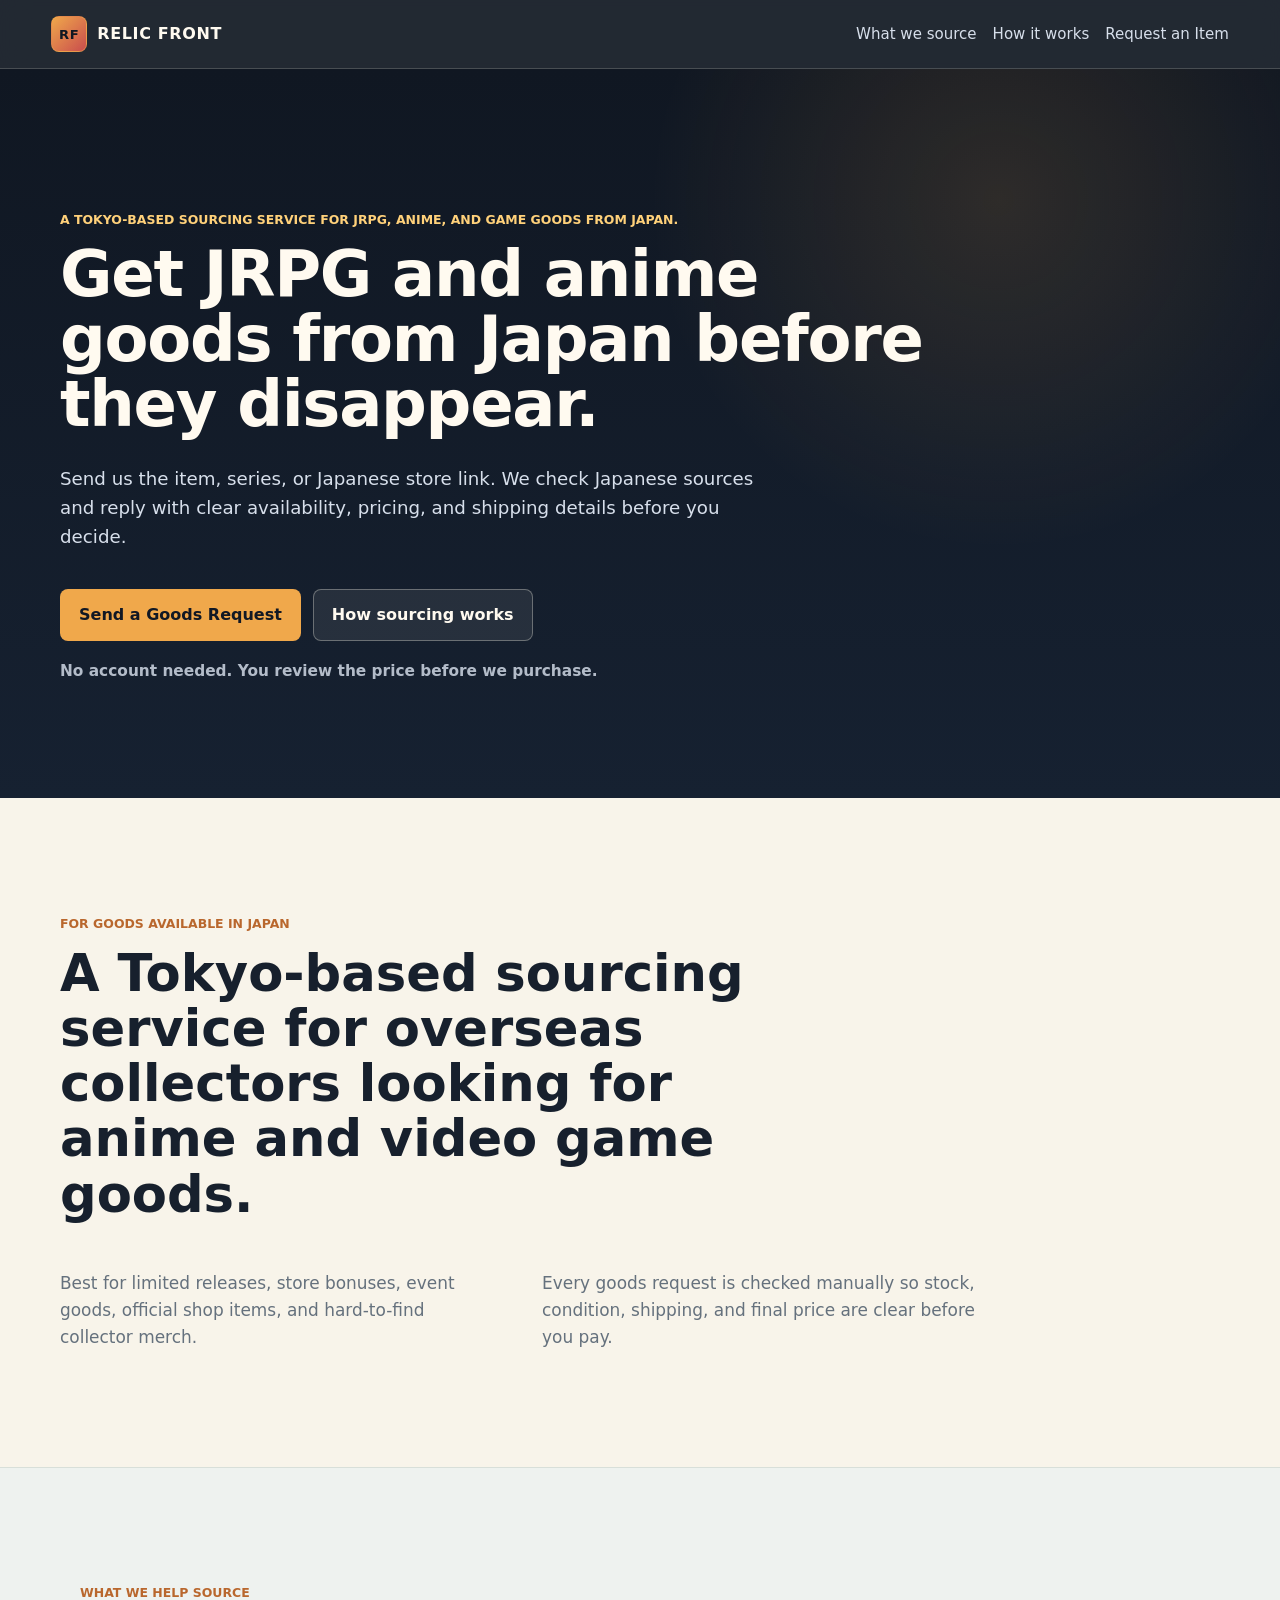
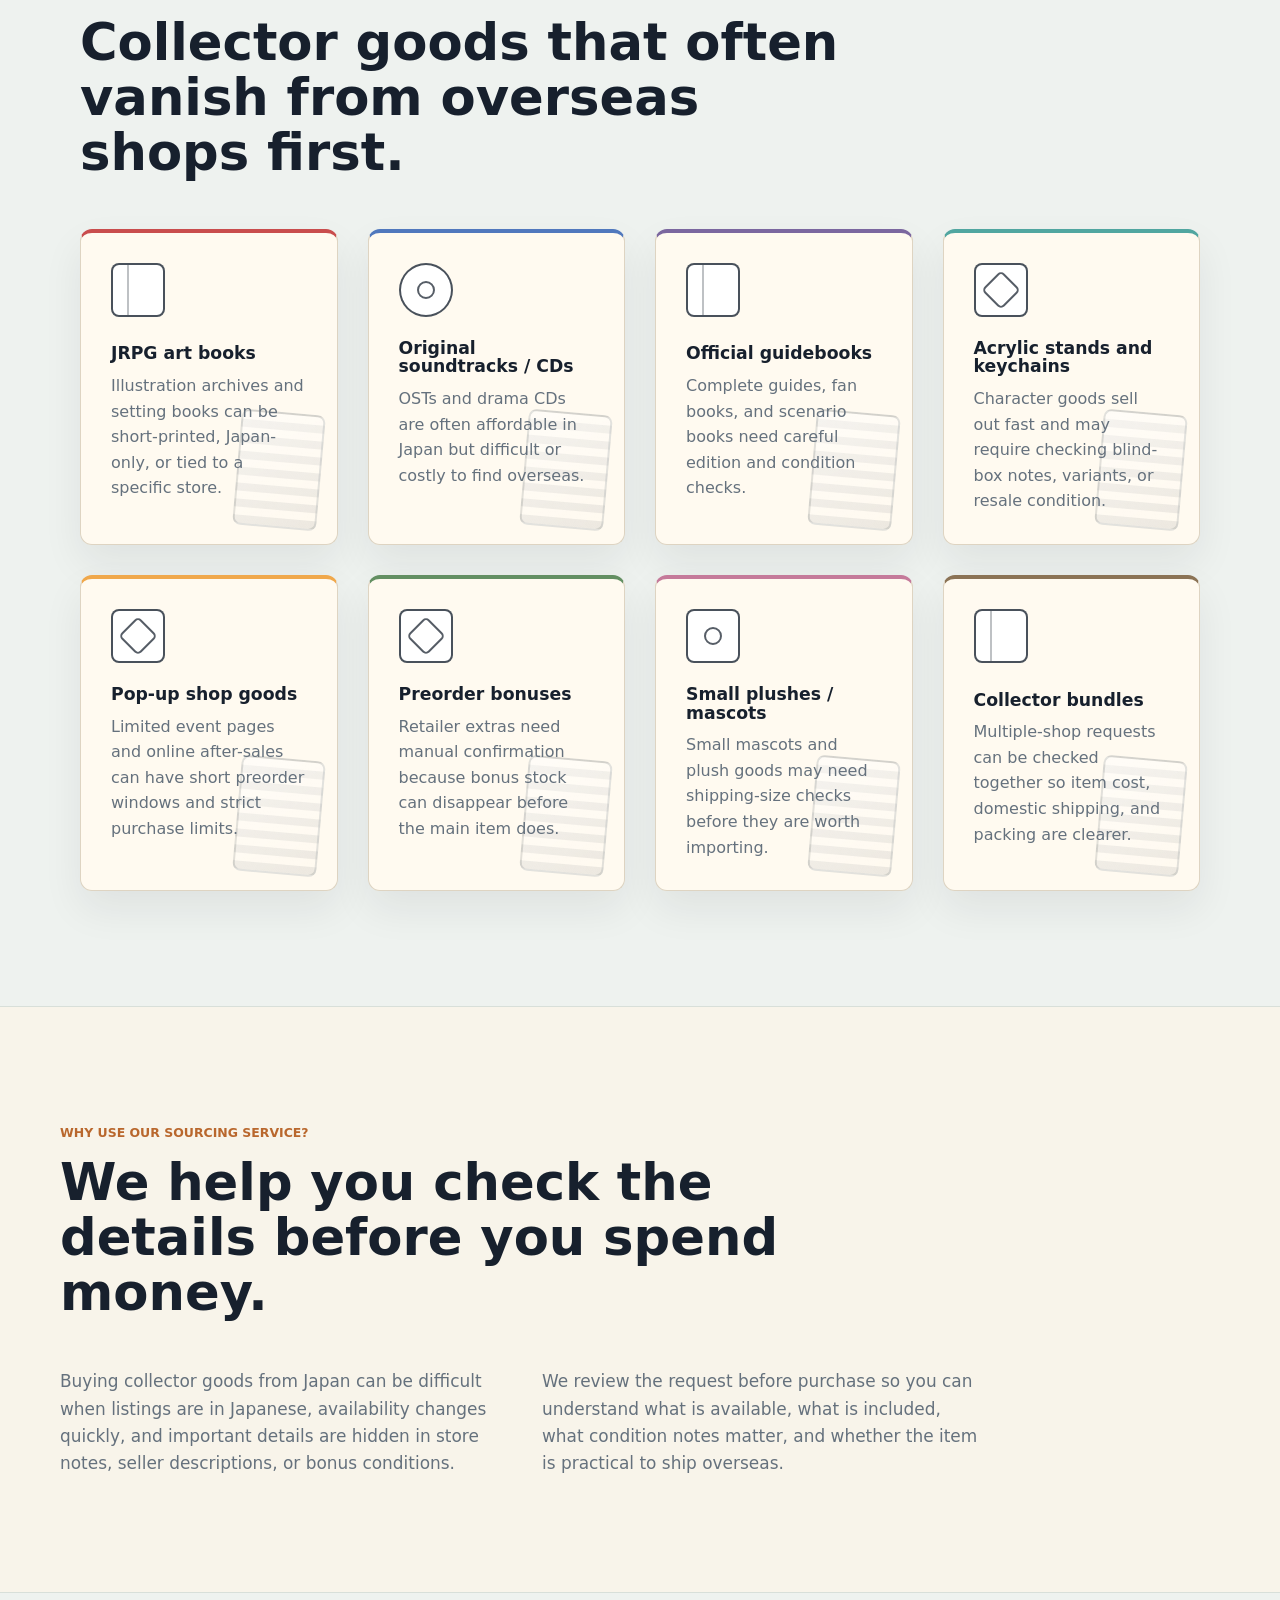
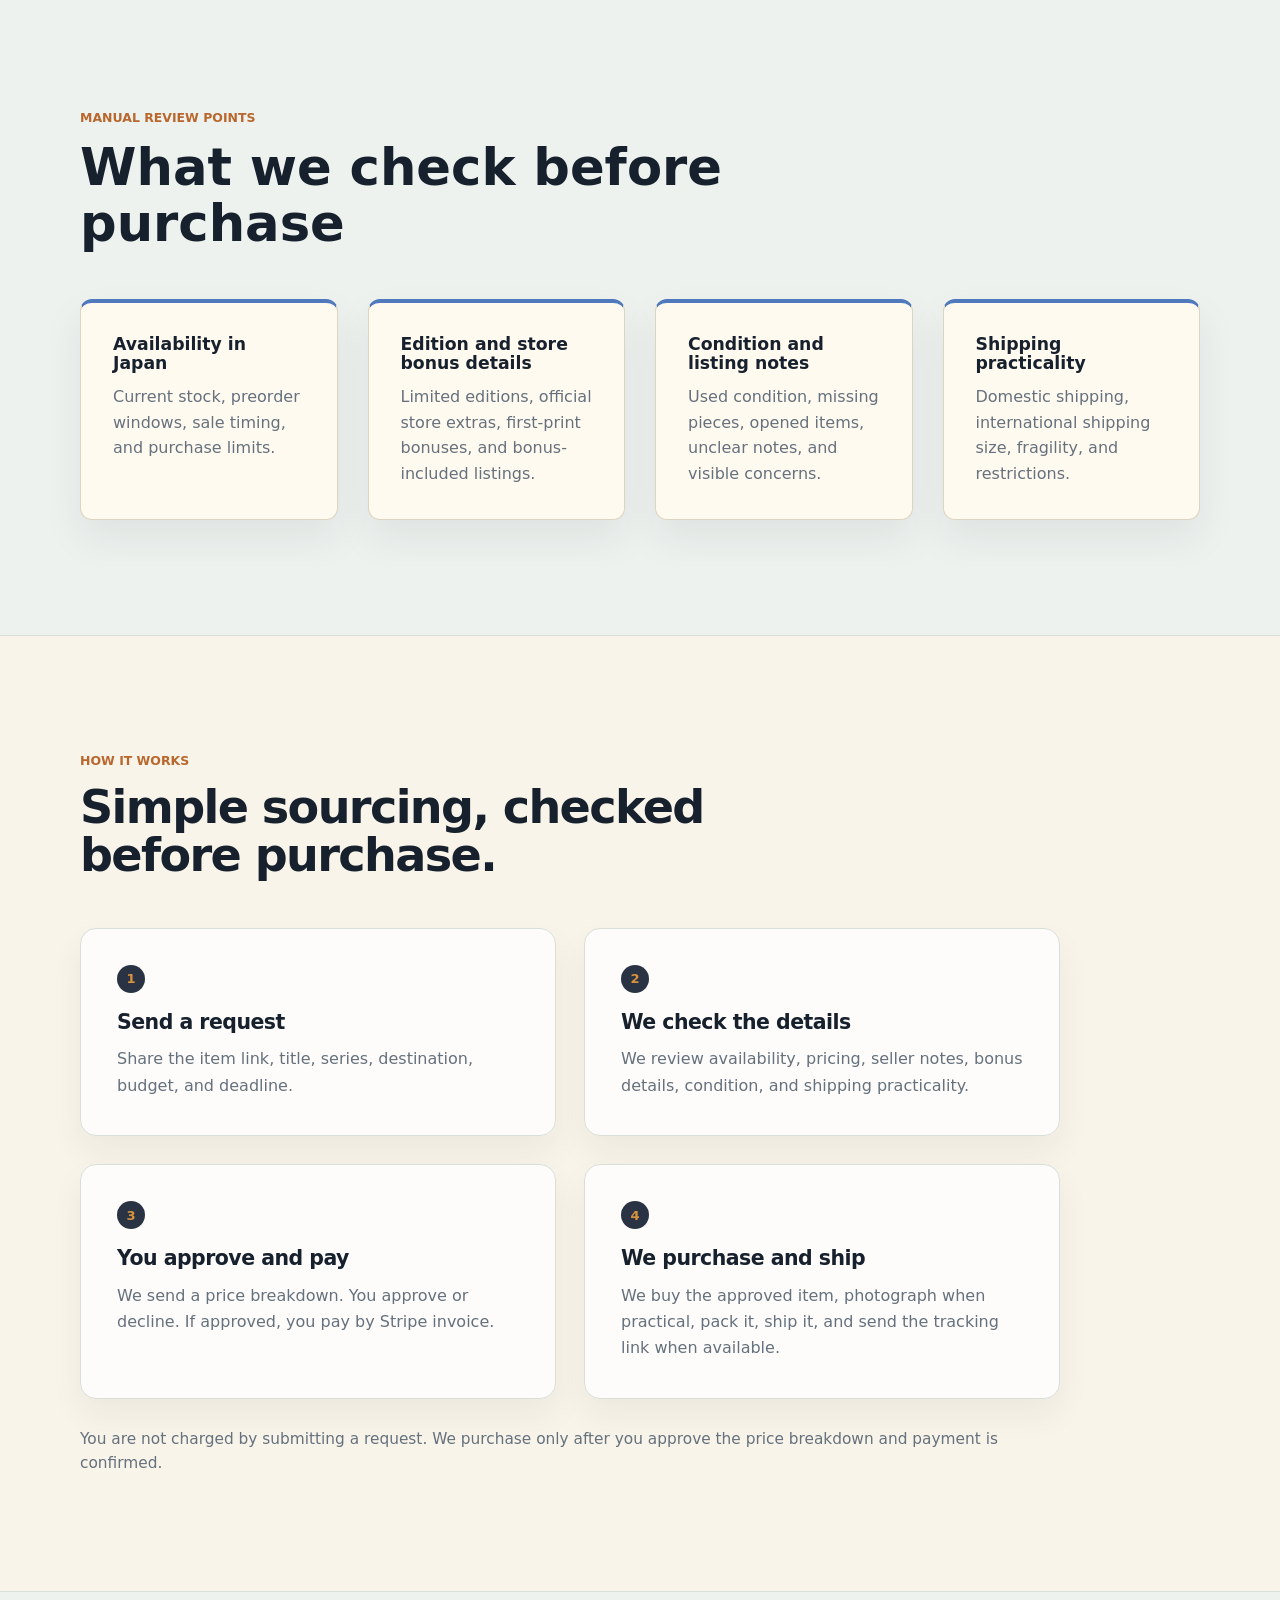
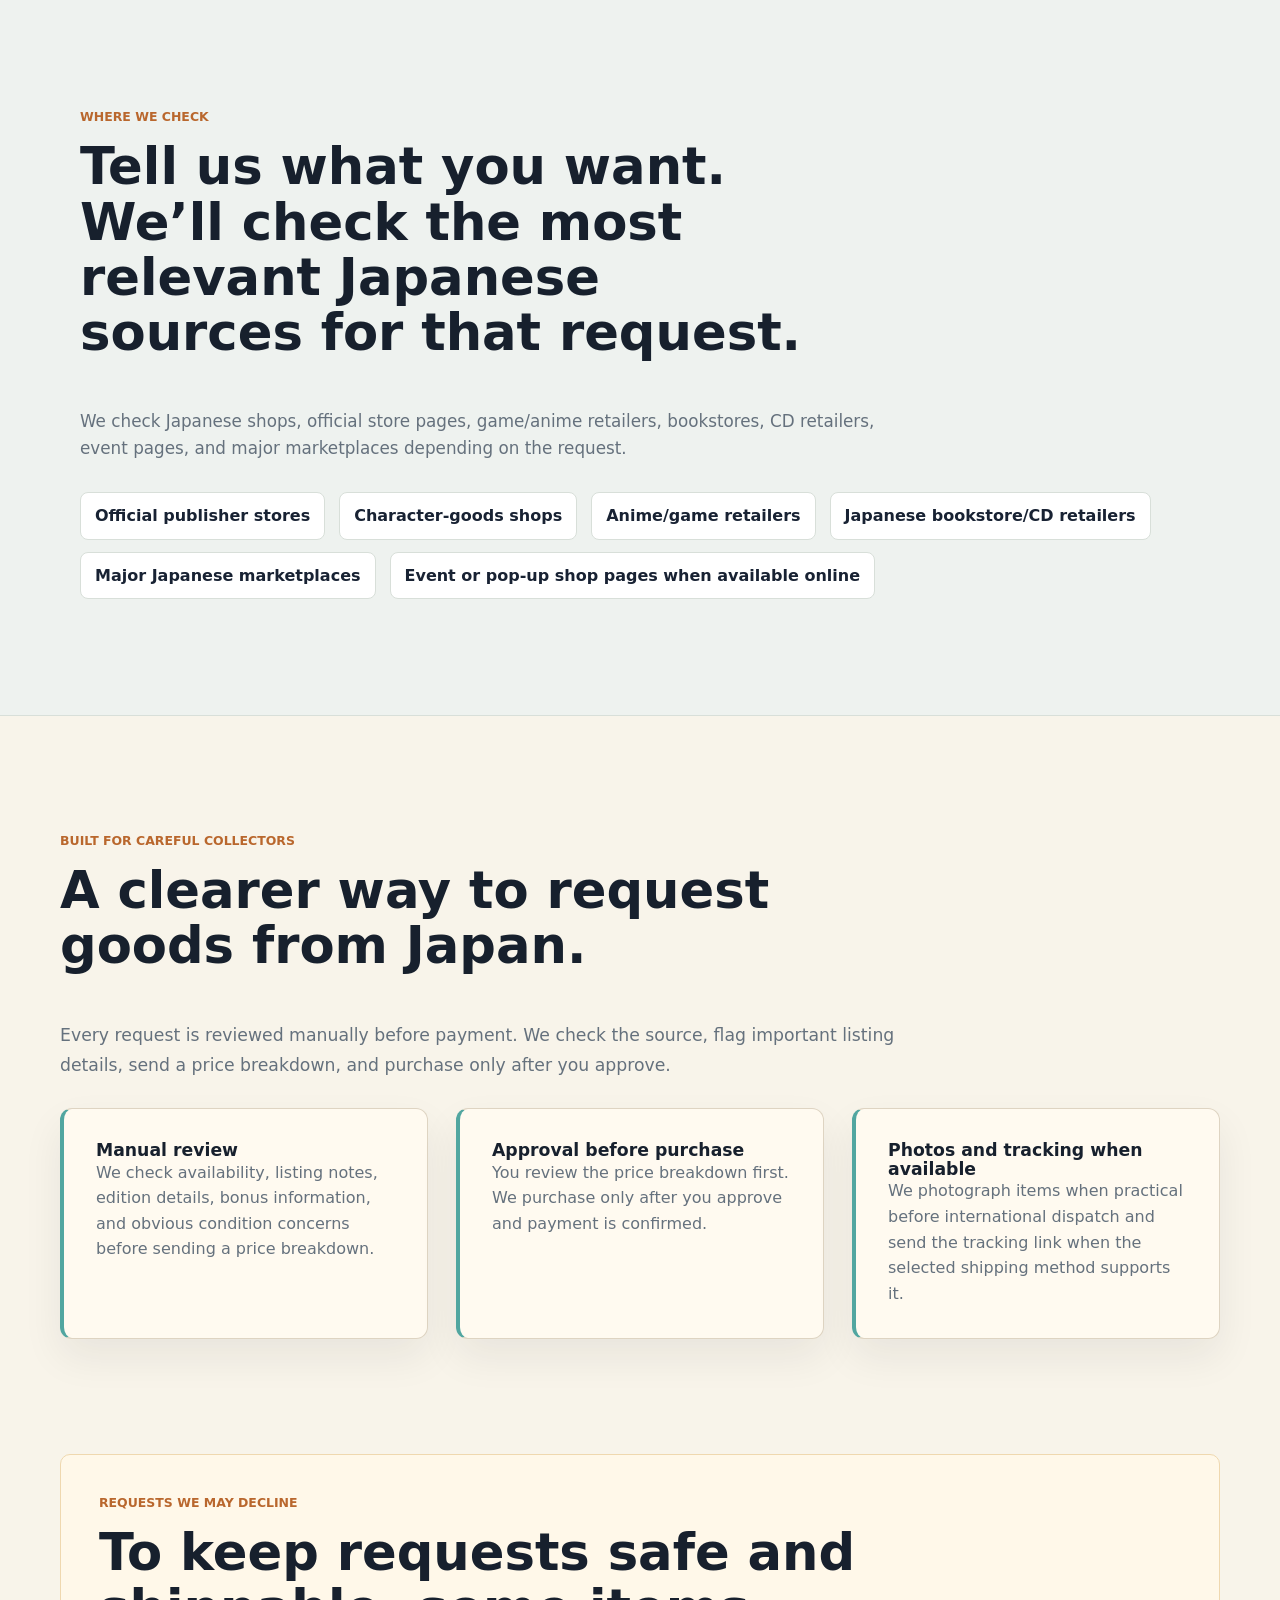
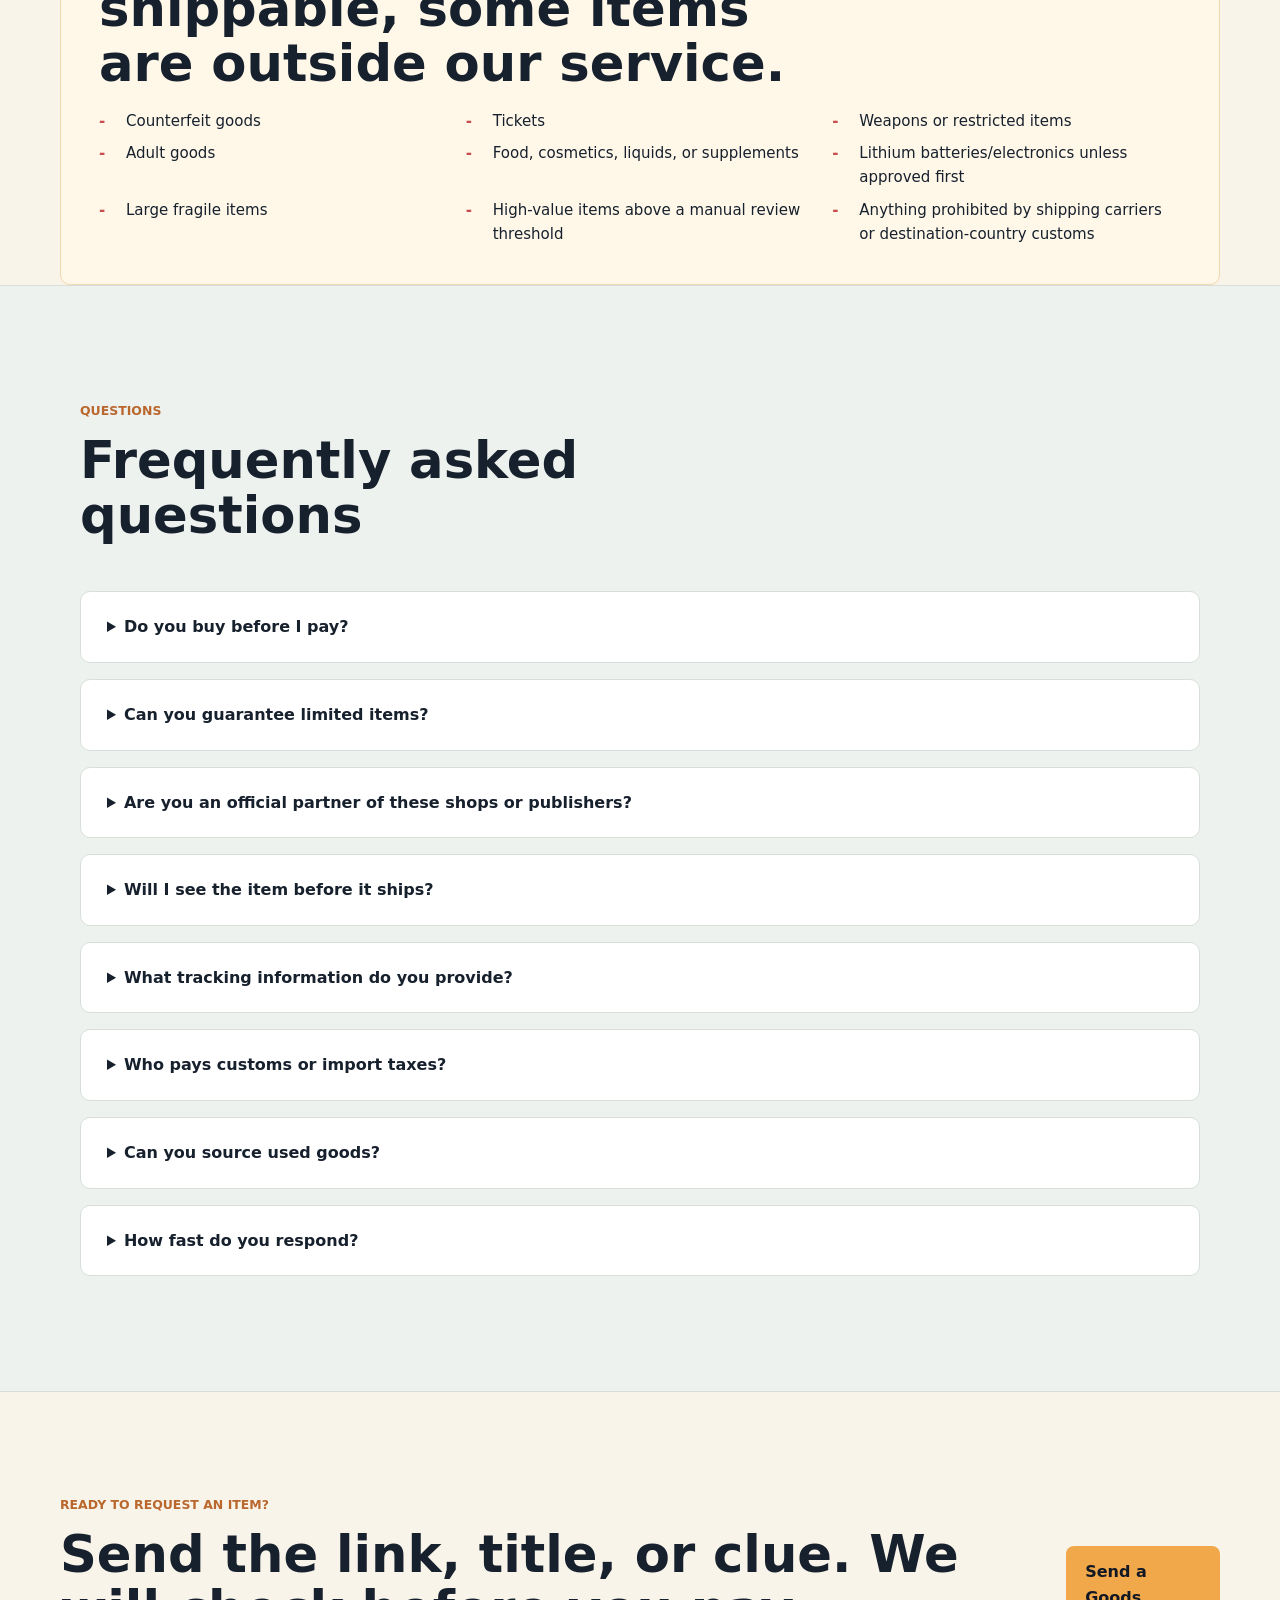
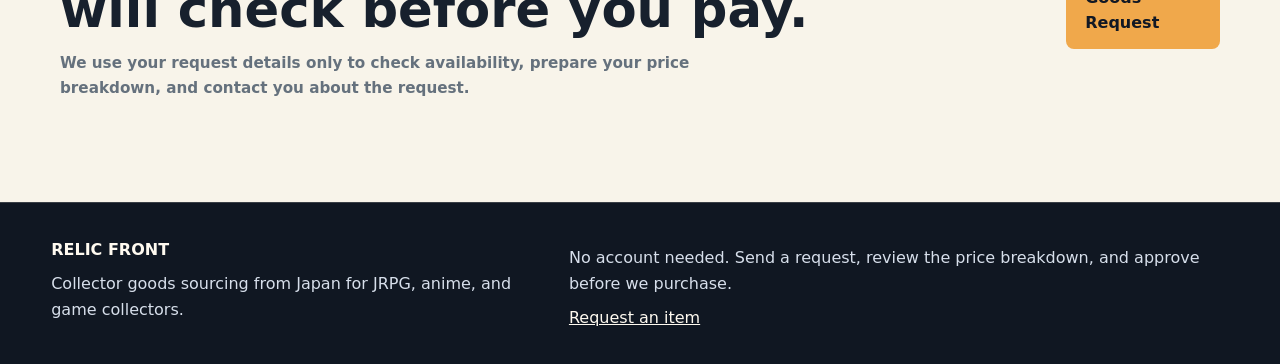
==== commit fe7f30b5: "Polish homepage design" ====
--- a/index.html
+++ b/index.html
@@ -5,22 +5,21 @@
     <meta name="viewport" content="width=device-width, initial-scale=1">
     <meta
       name="description"
-      content="Tokyo-based sourcing service for JRPG, anime, and game goods from Japan. Send a goods request, receive a price breakdown, approve before purchase, and get tracking after dispatch."
+      content="Relic Front is a Tokyo-based sourcing service for JRPG, anime, and game goods from Japan. Send a goods request, receive a price breakdown, approve before purchase, and receive a tracking link when available."
     >
-    <title>JRPG &amp; Anime Goods Sourcing from Japan</title>
+    <title>Relic Front | JRPG &amp; Anime Goods Sourcing from Japan</title>
     <link rel="stylesheet" href="styles.css">
   </head>
   <body>
     <header class="site-header">
-      <a class="brand" href="index.html" aria-label="Japan Game Goods Sourcing home">
-        <span class="brand-mark" aria-hidden="true">JG</span>
-        <span>Japan Goods Request Desk</span>
+      <a class="brand" href="index.html" aria-label="Relic Front home">
+        <span class="brand-mark" aria-hidden="true">RF</span>
+        <span>RELIC FRONT</span>
       </a>
       <nav class="site-nav" aria-label="Main navigation">
-        <a href="#source">What we source</a>
+        <a href="#categories">What we source</a>
         <a href="#how-it-works">How it works</a>
-        <a href="#price-ranges">Price ranges</a>
-        <a href="request.html">Goods Request</a>
+        <a href="request.html">Request an Item</a>
       </nav>
     </header>
 
@@ -30,57 +29,25 @@
           <p class="eyebrow">A Tokyo-based sourcing service for JRPG, anime, and game goods from Japan.</p>
           <h1>Get JRPG and anime goods from Japan before they disappear.</h1>
           <p class="hero-copy">
-            Send us the item, series, or Japanese store link. We check Japanese sources,
-            confirm availability and pricing, buy after you approve, and ship overseas with tracking.
+            Send us the item, series, or Japanese store link. We check Japanese sources and reply
+            with clear availability, pricing, and shipping details before you decide.
           </p>
           <div class="hero-actions">
             <a class="button primary" href="request.html">Send a Goods Request</a>
             <a class="button secondary" href="#how-it-works">How sourcing works</a>
           </div>
-          <div class="hero-signals" aria-label="Service trust points">
-            <span class="signal-label">What you can expect</span>
-            <ul>
-              <li>Based in Tokyo, Japan</li>
-              <li>Clear price before purchase</li>
-              <li>Photos before shipping when practical</li>
-              <li>Stripe invoice after approval</li>
-              <li>Tracking provided after dispatch</li>
-            </ul>
-          </div>
-        </div>
-        <div class="hero-board" aria-hidden="true">
-          <div class="board-label">Before We Buy</div>
-          <div class="mock-card rare">
-            <span>1</span>
-            <strong>Send a request</strong>
-            <small>Share a link, title, store page, or item details.</small>
-          </div>
-          <div class="mock-card">
-            <span>2</span>
-            <strong>We check Japan</strong>
-            <small>Availability, seller notes, edition details, and pricing.</small>
-          </div>
-          <div class="mock-card compact-card">
-            <span>3</span>
-            <strong>You approve the price</strong>
-            <small>We send a clear price breakdown before purchase.</small>
-          </div>
-          <div class="mock-card compact-card">
-            <span>4</span>
-            <strong>We buy and ship</strong>
-            <small>Photos when practical, careful packing, and tracking.</small>
-          </div>
-        </div>
-      </section>
-
-      <section class="section intro" id="source">
+          <p class="hero-reassurance">No account needed. You review the price before we purchase.</p>
+        </div>
+      </section>
+
+      <section class="section intro" id="overview">
         <div class="section-heading">
           <p class="eyebrow">For goods available in Japan</p>
-          <h2>A Tokyo-based sourcing service for overseas collectors looking for JRPG, anime, and game goods from Japan.</h2>
+          <h2>A Tokyo-based sourcing service for overseas collectors looking for anime and video game goods.</h2>
         </div>
         <div class="text-block">
           <p>
-            Best for preorder bonuses, event goods, limited releases, official store items, and
+            Best for limited releases, store bonuses, event goods, official shop items, and
             hard-to-find collector merch.
           </p>
           <p>
@@ -141,134 +108,85 @@
 
       <section class="section" id="sourcing-service">
         <div class="section-heading">
-          <p class="eyebrow">Why use a sourcing service?</p>
-          <h2>More than a forwarding address.</h2>
+          <p class="eyebrow">Why use our sourcing service?</p>
+          <h2>We help you check the details before you spend money.</h2>
         </div>
         <div class="text-block">
           <p>
-            Generic proxy services are useful when you already know exactly what to buy. We help
-            when you need a Tokyo-based person to check availability, bonuses, condition notes,
-            seller details, preorder windows, and whether the item is worth shipping overseas.
-          </p>
-          <p>
-            The goal is simple: help overseas collectors decide whether a requested item from Japan is worth
-            pursuing before money changes hands.
-          </p>
+            Buying collector goods from Japan can be difficult when listings are in Japanese,
+            availability changes quickly, and important details are hidden in store notes, seller
+            descriptions, or bonus conditions.
+          </p>
+          <p>
+            We review the request before purchase so you can understand what is available, what is
+            included, what condition notes matter, and whether the item is practical to ship overseas.
+          </p>
+        </div>
+      </section>
+
+      <section class="section band" id="what-we-check">
+        <div class="section-heading">
+          <p class="eyebrow">Manual review points</p>
+          <h2>What we check before purchase</h2>
         </div>
         <div class="sourcing-grid">
-          <article><h3>Availability checked before payment</h3><p>We look for current stock, preorder windows, and sale timing before you approve.</p></article>
-          <article><h3>Bonus and edition details reviewed</h3><p>Store extras, limited editions, and region-specific notes are checked when listed.</p></article>
-          <article><h3>Condition and listing notes flagged</h3><p>Used listings, missing bonuses, unclear seller notes, and visible concerns are called out.</p></article>
-          <article><h3>Shipping practicality considered</h3><p>We consider size, fragility, restrictions, and whether international shipping is likely to make sense.</p></article>
+          <article>
+            <h3>Availability in Japan</h3>
+            <p>Current stock, preorder windows, sale timing, and purchase limits.</p>
+          </article>
+          <article>
+            <h3>Edition and store bonus details</h3>
+            <p>Limited editions, official store extras, first-print bonuses, and bonus-included listings.</p>
+          </article>
+          <article>
+            <h3>Condition and listing notes</h3>
+            <p>Used condition, missing pieces, opened items, unclear notes, and visible concerns.</p>
+          </article>
+          <article>
+            <h3>Shipping practicality</h3>
+            <p>Domestic shipping, international shipping size, fragility, and restrictions.</p>
+          </article>
         </div>
       </section>
 
       <section class="section" id="how-it-works">
         <div class="section-heading">
           <p class="eyebrow">How it works</p>
-          <h2>Check first. You approve before we buy.</h2>
-        </div>
-        <ol class="steps">
-          <li><span>1</span><h3>Send a goods request</h3><p>Share the link, item name, series, quantity, destination, budget, and deadline.</p></li>
-          <li><span>2</span><h3>We check availability and pricing in Japan</h3><p>We review stock, seller notes, preorder windows, item price, and shipping restrictions.</p></li>
-          <li><span>3</span><h3>You receive a price breakdown</h3><p>The price breakdown explains item cost, fees, domestic shipping, and international shipping estimate.</p></li>
-          <li><span>4</span><h3>You approve or decline</h3><p>You decide whether the item, timing, and final price make sense.</p></li>
-          <li><span>5</span><h3>Pay by Stripe invoice</h3><p>If approved, you pay by secure Stripe invoice before purchase.</p></li>
-          <li><span>6</span><h3>We purchase the item</h3><p>We buy the approved item from the Japanese source while it is still available.</p></li>
-          <li><span>7</span><h3>Photos, packing, and tracking</h3><p>We photograph when practical, pack, ship, and send tracking after dispatch.</p></li>
-        </ol>
-        <p class="process-note">You are not charged by submitting a request. You approve before purchase, and we buy only after payment is confirmed.</p>
-      </section>
-
-      <section class="section band" id="examples">
-        <div class="section-heading">
-          <p class="eyebrow">Examples of what collectors ask us to find</p>
-          <h2>Use these as examples when describing your own request.</h2>
-        </div>
-        <div class="request-grid">
-          <article>
-            <p class="tag">Standard</p>
-            <h3>A Japan-only JRPG art book from a publisher store</h3>
-            <dl>
-              <div><dt>Collector wants</dt><dd>A specific edition before the preorder window closes.</dd></div>
-              <div><dt>Helps us check</dt><dd>Store link, title, publisher, and destination country.</dd></div>
-              <div><dt>We confirm</dt><dd>Availability, edition, domestic shipping, and international estimate.</dd></div>
-            </dl>
-          </article>
-          <article>
-            <p class="tag">Simple</p>
-            <h3>A soundtrack CD that is easy to find in Japan but expensive overseas</h3>
-            <dl>
-              <div><dt>Collector wants</dt><dd>An OST, drama CD, or limited pressing at a fair Japan price.</dd></div>
-              <div><dt>Helps us check</dt><dd>Catalog number, shop link, series title, or cover description.</dd></div>
-              <div><dt>We confirm</dt><dd>Edition, bonus status, condition, and shipping cost.</dd></div>
-            </dl>
-          </article>
-          <article>
-            <p class="tag">Time-sensitive</p>
-            <h3>Acrylic goods from a limited pop-up event</h3>
-            <dl>
-              <div><dt>Collector wants</dt><dd>Event goods or after-sale acrylics before the sale period ends.</dd></div>
-              <div><dt>Helps us check</dt><dd>Event page, character name, variant, quantity, and deadline.</dd></div>
-              <div><dt>We confirm</dt><dd>Stock status, purchase limits, blind-box notes, and request timing.</dd></div>
-            </dl>
-          </article>
-          <article>
-            <p class="tag">Limited</p>
-            <h3>A preorder bonus bundle from a Japanese retailer</h3>
-            <dl>
-              <div><dt>Collector wants</dt><dd>A game, Blu-ray, or figure bundle with a store-only extra.</dd></div>
-              <div><dt>Helps us check</dt><dd>Retailer link, bonus name, release date, and preferred edition.</dd></div>
-              <div><dt>We confirm</dt><dd>Bonus availability, preorder deadline, item total, and payment timing.</dd></div>
-            </dl>
-          </article>
-          <article>
-            <p class="tag">Manual review</p>
-            <h3>A small collector bundle from multiple Japanese shops</h3>
-            <dl>
-              <div><dt>Collector wants</dt><dd>Several books, charms, CDs, or mascots checked together.</dd></div>
-              <div><dt>Helps us check</dt><dd>Links, priority order, condition preference, and budget range.</dd></div>
-              <div><dt>We confirm</dt><dd>Seller notes, combined packing, final price, and shipping plan.</dd></div>
-            </dl>
-          </article>
-        </div>
-      </section>
-
-      <section class="section" id="price-ranges">
-        <div class="section-heading">
-          <p class="eyebrow">Example price ranges</p>
-          <h2>These examples only help you estimate whether a request is worth checking.</h2>
-        </div>
-        <div class="price-grid">
-          <article><h3>Small merch request</h3><p>¥8,000-¥18,000 total</p></article>
-          <article><h3>Book/CD request</h3><p>¥12,000-¥30,000 total</p></article>
-          <article><h3>Limited pop-up goods</h3><p>¥15,000-¥45,000+ total</p></article>
-          <article><h3>Collector bundle</h3><p>¥25,000-¥70,000+ total</p></article>
-        </div>
-        <div class="price-includes">
-          <h3>Your price breakdown may include</h3>
-          <ul>
-            <li>Item cost</li>
-            <li>Domestic shipping inside Japan, if any</li>
-            <li>Sourcing/service fee</li>
-            <li>Packing materials</li>
-            <li>International shipping estimate</li>
-            <li>Payment processing costs, if applicable</li>
-          </ul>
-        </div>
-        <p class="fine-print">
-          Service fees usually start from &yen;2,500 per request, or 15&ndash;20% of the item cost for
-          higher-value or more complex requests. Final pricing depends on item value, number of
-          sources, condition checks, preorder timing, packing needs, and shipping complexity.
+          <h2>Simple sourcing, checked before purchase.</h2>
+        </div>
+
+        <div class="process-grid" role="list" aria-label="How the sourcing process works">
+          <article class="process-card" role="listitem">
+            <span class="step-number" aria-hidden="true">1</span>
+            <h3>Send a request</h3>
+            <p>Share the item link, title, series, destination, budget, and deadline.</p>
+          </article>
+
+          <article class="process-card" role="listitem">
+            <span class="step-number" aria-hidden="true">2</span>
+            <h3>We check the details</h3>
+            <p>We review availability, pricing, seller notes, bonus details, condition, and shipping practicality.</p>
+          </article>
+
+          <article class="process-card" role="listitem">
+            <span class="step-number" aria-hidden="true">3</span>
+            <h3>You approve and pay</h3>
+            <p>We send a price breakdown. You approve or decline. If approved, you pay by Stripe invoice.</p>
+          </article>
+
+          <article class="process-card" role="listitem">
+            <span class="step-number" aria-hidden="true">4</span>
+            <h3>We purchase and ship</h3>
+            <p>We buy the approved item, photograph when practical, pack it, ship it, and send the tracking link when available.</p>
+          </article>
+        </div>
+
+        <p class="process-note">
+          You are not charged by submitting a request. We purchase only after you approve the price breakdown and payment is confirmed.
         </p>
-        <p class="fine-print">
-          Destination-country import duties, customs clearance fees, VAT/GST, tariffs, and local taxes
-          are not included unless explicitly stated. If charged, they are the buyer&rsquo;s responsibility
-          and may be collected by the carrier or local customs authority before or after delivery.
-        </p>
-      </section>
-
-      <section class="section band" id="sources">
+      </section>
+
+      <section class="section band" id="where-we-check">
         <div class="section-heading">
           <p class="eyebrow">Where we check</p>
           <h2>Tell us what you want. We&rsquo;ll check the most relevant Japanese sources for that request.</h2>
@@ -290,25 +208,29 @@
       <section class="section" id="trust">
         <div class="section-heading">
           <p class="eyebrow">Built for careful collectors</p>
-          <h2>Manual review before a price breakdown is sent.</h2>
+          <h2>A clearer way to request goods from Japan.</h2>
         </div>
         <div class="trust-feature">
-          <h3>Checked from Japan by a real person</h3>
-          <p>
-            Requests are reviewed manually, not auto-priced. We look at stock status, item notes,
-            edition details, bonus availability, condition concerns, and shipping practicality
-            before sending a price breakdown.
-          </p>
-        </div>
-        <div class="trust-grid">
-          <article><h3>Tokyo-based sourcing</h3><p>Requests are checked from Japan with Japanese source pages and seller details in mind.</p></article>
-          <article><h3>Availability and pricing checks</h3><p>We look for stock status, preorder windows, seller notes, item pricing, and obvious restrictions before pricing.</p></article>
-          <article><h3>Clear price before payment</h3><p>You approve the final price before a Stripe invoice is sent and before we buy the item.</p></article>
-          <article><h3>Purchase after payment</h3><p>We purchase only after payment is confirmed, because availability and seller terms can change quickly.</p></article>
-          <article><h3>Photos before international shipping</h3><p>Before international shipping, we send item photos when practical so you can confirm the item, packaging condition, and visible damage before dispatch.</p></article>
-          <article><h3>Tracking after dispatch</h3><p>We provide tracking when the selected carrier and destination support it.</p></article>
-          <article><h3>Authenticity and condition handling</h3><p>We avoid counterfeit goods and flag used condition, missing bonuses, damage, and unclear listings.</p></article>
-          <article><h3>Listing notes before purchase</h3><p>We flag unclear listings, blind boxes, preorder delays, and shipping restrictions before purchase.</p></article>
+          <p>
+            Every request is reviewed manually before payment. We check the source, flag important
+            listing details, send a price breakdown, and purchase only after you approve.
+          </p>
+        </div>
+        <div class="trust-grid compact-trust-grid">
+          <article>
+            <h3>Manual review</h3>
+            <p>We check availability, listing notes, edition details, bonus information, and obvious condition concerns before sending a price breakdown.</p>
+          </article>
+
+          <article>
+            <h3>Approval before purchase</h3>
+            <p>You review the price breakdown first. We purchase only after you approve and payment is confirmed.</p>
+          </article>
+
+          <article>
+            <h3>Photos and tracking when available</h3>
+            <p>We photograph items when practical before international dispatch and send the tracking link when the selected shipping method supports it.</p>
+          </article>
         </div>
       </section>
 
@@ -353,6 +275,10 @@
             <p>When practical, yes. We send photos before international dispatch.</p>
           </details>
           <details>
+            <summary>What tracking information do you provide?</summary>
+            <p>After dispatch, we send the carrier name, tracking number, and tracking link when the selected shipping method supports tracking. Delivery timing, customs processing, and local carrier handling depend on the destination country and carrier.</p>
+          </details>
+          <details>
             <summary>Who pays customs or import taxes?</summary>
             <p>Destination-country import duties, customs clearance fees, VAT/GST, tariffs, and local taxes are not included unless explicitly stated. If charged, they are the buyer&rsquo;s responsibility and may be collected by the carrier or local customs authority before or after delivery.</p>
           </details>
@@ -369,7 +295,7 @@
 
       <section class="cta-section">
         <div>
-          <p class="eyebrow">Ready to send a goods request?</p>
+          <p class="eyebrow">Ready to request an item?</p>
           <h2>Send the link, title, or clue. We will check before you pay.</h2>
           <p class="privacy-note">
             We use your request details only to check availability, prepare your price breakdown, and contact
@@ -382,12 +308,12 @@
 
     <footer class="site-footer">
       <div>
-        <strong>Japan Goods Request Desk</strong>
-        <p>An independent Tokyo-based sourcing service for JRPG, anime, and game goods from Japan.</p>
+        <strong>RELIC FRONT</strong>
+        <p>Collector goods sourcing from Japan for JRPG, anime, and game collectors.</p>
       </div>
       <div>
         <p>No account needed. Send a request, review the price breakdown, and approve before we purchase.</p>
-        <p><a href="request.html">Send a goods request</a></p>
+        <p><a href="request.html">Request an item</a></p>
       </div>
     </footer>
   </body>
--- a/styles.css
+++ b/styles.css
@@ -49,16 +49,18 @@
 h2,
 h3 {
   margin: 0;
-  line-height: 1.12;
+  line-height: 1.08;
 }
 
 h1 {
   max-width: 970px;
-  font-size: clamp(2.6rem, 7vw, 5.9rem);
+  font-size: clamp(2.4rem, 5vw, 4.8rem);
+  line-height: 1.02;
+  letter-spacing: -0.02em;
 }
 
 h2 {
-  font-size: clamp(1.55rem, 3vw, 2.6rem);
+  font-size: clamp(2rem, 4vw, 3.4rem);
 }
 
 h3 {
@@ -85,6 +87,7 @@
   display: inline-flex;
   align-items: center;
   gap: 10px;
+  letter-spacing: 0.04em;
   font-weight: 900;
   text-decoration: none;
 }
@@ -125,12 +128,12 @@
 .cta-section,
 .page-title,
 .form-shell {
-  width: min(1120px, calc(100% - 36px));
+  width: min(1160px, calc(100% - 40px));
   margin: 0 auto;
 }
 
 .section {
-  padding: clamp(54px, 8vw, 92px) 0;
+  padding-block: clamp(72px, 9vw, 120px);
 }
 
 .band {
@@ -145,7 +148,7 @@
 
 .section-heading {
   max-width: 760px;
-  margin-bottom: 30px;
+  margin-bottom: clamp(32px, 4vw, 48px);
 }
 
 .section-heading.compact {
@@ -205,26 +208,26 @@
 .hero {
   width: 100%;
   max-width: none;
-  display: grid;
-  grid-template-columns: minmax(0, 1.1fr) minmax(300px, 0.75fr);
-  gap: clamp(28px, 5vw, 70px);
-  align-items: center;
-  min-height: 78vh;
-  padding: clamp(54px, 8vw, 110px) max(18px, calc((100vw - 1120px) / 2));
+  min-height: 72vh;
+  padding: clamp(96px, 11vw, 160px) max(20px, calc((100vw - 1160px) / 2)) clamp(86px, 9vw, 132px);
   background:
-    radial-gradient(circle at 82% 18%, rgba(240, 168, 75, 0.16), transparent 28%),
+    radial-gradient(circle at 78% 18%, rgba(240, 168, 75, 0.13), transparent 30%),
     linear-gradient(180deg, #101722 0%, #162131 100%);
   color: #fffaf0;
 }
 
+.hero-content {
+  max-width: 920px;
+}
+
 .hero .eyebrow {
   color: #ffd17a;
 }
 
 .hero-copy,
 .page-title p {
-  max-width: 760px;
-  margin: 22px 0 0;
+  max-width: 720px;
+  margin: 26px 0 0;
   color: #d7dfeb;
   font-size: 1.14rem;
 }
@@ -233,120 +236,23 @@
   display: flex;
   flex-wrap: wrap;
   gap: 12px;
-  margin-top: 30px;
-}
-
-.hero-signals {
-  max-width: 720px;
-  margin-top: 26px;
-  padding-top: 18px;
-  border-top: 1px solid rgba(248, 244, 234, 0.18);
-}
-
-.signal-label {
-  display: block;
-  margin-bottom: 10px;
-  color: #ffd17a;
-  font-size: 0.74rem;
-  font-weight: 900;
-  text-transform: uppercase;
-}
-
-.hero-signals ul {
-  display: flex;
-  flex-wrap: wrap;
-  gap: 8px 18px;
-  margin: 0;
-  padding: 0;
-  list-style: none;
-}
-
-.hero-signals li {
-  position: relative;
-  padding-left: 18px;
-  color: #d7dfeb;
-  font-size: 0.94rem;
-  font-weight: 800;
-}
-
-.hero-signals li::before {
-  content: "";
-  position: absolute;
-  left: 0;
-  top: 0.66em;
-  width: 7px;
-  height: 7px;
-  border-radius: 999px;
-  background: var(--teal);
-  box-shadow: 0 0 0 3px rgba(81, 166, 160, 0.16);
-}
-
-.hero-board {
-  position: relative;
-  min-height: 430px;
-  padding: 26px;
-  border: 1px solid rgba(248, 244, 234, 0.16);
-  border-radius: 10px;
-  background:
-    linear-gradient(180deg, rgba(248, 244, 234, 0.1), rgba(248, 244, 234, 0.03)),
-    repeating-linear-gradient(90deg, rgba(255, 255, 255, 0.04) 0 1px, transparent 1px 64px);
-  box-shadow: var(--shadow);
-}
-
-.board-label {
-  margin-bottom: 18px;
-  color: #ffd17a;
-  font-size: 0.8rem;
-  font-weight: 900;
-  text-transform: uppercase;
-}
-
-.mock-card {
-  width: min(310px, 100%);
-  margin-bottom: 16px;
-  padding: 18px;
-  border: 1px solid rgba(248, 244, 234, 0.18);
-  border-radius: 8px;
-  background: var(--surface-strong);
-  color: var(--ink);
-  box-shadow: 0 16px 34px rgba(0, 0, 0, 0.22);
-}
-
-.mock-card:nth-child(3) {
-  margin-left: auto;
-}
-
-.mock-card span {
-  display: inline-block;
-  margin-bottom: 10px;
-  padding: 4px 8px;
-  border-radius: 999px;
-  background: rgba(201, 77, 77, 0.12);
-  color: var(--red);
-  font-size: 0.72rem;
-  font-weight: 900;
-  text-transform: uppercase;
-}
-
-.mock-card strong,
-.mock-card small {
-  display: block;
-}
-
-.mock-card small {
-  margin-top: 6px;
-  color: var(--muted);
-}
-
-.compact-card {
-  width: 230px;
+  margin-top: 38px;
+}
+
+.hero-reassurance {
+  max-width: 560px;
+  margin: 18px 0 0;
+  color: rgba(215, 223, 235, 0.82);
+  font-size: 0.96rem;
+  font-weight: 700;
 }
 
 /* Content grids */
 .text-block {
   display: grid;
   grid-template-columns: repeat(2, minmax(0, 1fr));
-  gap: 28px;
+  gap: clamp(28px, 4vw, 44px);
+  max-width: 920px;
   color: var(--muted);
   font-size: 1.06rem;
 }
@@ -355,7 +261,6 @@
 .category-card p,
 .sourcing-grid p,
 .trust-grid p,
-.request-grid p,
 .source-note,
 .site-footer p,
 .request-guidance p,
@@ -367,27 +272,25 @@
 .category-grid {
   display: grid;
   grid-template-columns: repeat(4, minmax(0, 1fr));
-  gap: 16px;
+  gap: clamp(20px, 3vw, 30px);
 }
 
 .category-card,
 .sourcing-grid article,
 .trust-grid article,
-.request-grid article,
-.price-grid article,
 .form-shell,
 .quote-form,
 .request-panel {
   border: 1px solid var(--paper-line);
-  border-radius: 8px;
+  border-radius: 12px;
   background: var(--surface-strong);
-  box-shadow: 0 14px 34px rgba(28, 32, 38, 0.08);
+  box-shadow: 0 18px 40px rgba(28, 32, 38, 0.07);
 }
 
 .category-card {
   position: relative;
-  min-height: 240px;
-  padding: 20px;
+  min-height: 260px;
+  padding: clamp(24px, 3vw, 30px);
   overflow: hidden;
 }
 
@@ -477,120 +380,39 @@
 .sourcing-grid {
   display: grid;
   grid-template-columns: repeat(4, minmax(0, 1fr));
-  gap: 16px;
-  margin-top: 24px;
+  gap: clamp(20px, 3vw, 30px);
+  margin-top: 32px;
 }
 
 .sourcing-grid article {
-  padding: 20px;
+  padding: clamp(26px, 3vw, 32px);
   border-top: 4px solid var(--blue);
 }
 
 .sourcing-grid p {
-  margin-top: 9px;
-}
-
-.steps {
-  display: grid;
-  grid-template-columns: repeat(7, minmax(0, 1fr));
-  gap: 12px;
-  margin: 0;
-  padding: 0;
-  list-style: none;
-}
-
-.steps li {
-  padding: 18px;
-  border: 1px solid #d8dfd9;
-  border-radius: 8px;
-  background: #fff;
-}
-
-.steps span {
-  display: inline-grid;
-  place-items: center;
-  width: 30px;
-  height: 30px;
-  margin-bottom: 16px;
-  border-radius: 999px;
-  background: var(--bg-soft);
-  color: var(--accent);
-  font-weight: 900;
-}
-
-.steps p,
-.request-grid dd,
-.request-grid p {
-  margin: 9px 0 0;
-  color: var(--muted);
+  margin-top: 12px;
 }
 
 .process-note {
-  margin: 18px 0 0;
-  padding: 14px 16px;
+  max-width: 840px;
+  margin: 28px 0 0;
+  padding: 18px 20px;
   border-left: 4px solid var(--accent);
+  border-radius: 0 10px 10px 0;
   background: #fff8e9;
   font-weight: 900;
 }
 
-.request-grid {
-  display: grid;
-  grid-template-columns: repeat(5, minmax(0, 1fr));
-  gap: 16px;
-}
-
-.request-grid article,
-.trust-grid article,
-.price-grid article {
-  padding: 20px;
-}
-
-.request-grid dl {
-  display: grid;
-  gap: 10px;
-  margin: 18px 0 0;
-}
-
-.request-grid dt {
-  color: var(--ink);
-  font-size: 0.76rem;
-  font-weight: 900;
-  text-transform: uppercase;
-}
-
-.request-grid dd {
-  margin: 2px 0 0;
-}
-
-.price-grid,
+.trust-grid article {
+  padding: clamp(24px, 3vw, 30px);
+}
+
 .trust-grid {
   display: grid;
   grid-template-columns: repeat(4, minmax(0, 1fr));
-  gap: 16px;
-}
-
-.price-grid article {
-  background: #17202d;
-  border-color: #17202d;
-  color: #fffaf0;
-}
-
-.price-grid p {
-  margin: 10px 0 0;
-  color: #ffd17a;
-  font-size: 1.22rem;
-  font-weight: 900;
-}
-
-.price-includes {
-  margin-top: 18px;
-  padding: 22px;
-  border: 1px solid #d8dfd9;
-  border-radius: 8px;
-  background: #fff;
-}
-
-.price-includes ul,
+  gap: clamp(20px, 3vw, 28px);
+}
+
 .check-list,
 .x-list {
   display: grid;
@@ -600,18 +422,12 @@
   list-style: none;
 }
 
-.price-includes ul {
-  grid-template-columns: repeat(3, minmax(0, 1fr));
-}
-
-.price-includes li,
 .check-list li,
 .x-list li {
   position: relative;
   padding-left: 27px;
 }
 
-.price-includes li::before,
 .check-list li::before,
 .x-list li::before {
   position: absolute;
@@ -619,7 +435,6 @@
   font-weight: 900;
 }
 
-.price-includes li::before,
 .check-list li::before {
   content: "+";
   color: var(--green);
@@ -638,12 +453,12 @@
 .source-list {
   display: flex;
   flex-wrap: wrap;
-  gap: 10px;
-  margin-top: 24px;
+  gap: 12px 14px;
+  margin-top: 30px;
 }
 
 .source-list span {
-  padding: 9px 12px;
+  padding: 10px 14px;
   border: 1px solid #d8dfd9;
   border-radius: 8px;
   background: #fff;
@@ -656,11 +471,11 @@
 }
 
 .trust-feature {
-  margin-bottom: 18px;
-  padding: clamp(20px, 4vw, 30px);
+  margin-bottom: 24px;
+  padding: clamp(24px, 4vw, 34px);
   border: 1px solid #d7c5a8;
   border-left: 5px solid var(--teal);
-  border-radius: 8px;
+  border-radius: 10px;
   background: #fffaf0;
   box-shadow: 0 14px 34px rgba(28, 32, 38, 0.08);
 }
@@ -672,10 +487,36 @@
   font-size: 1.05rem;
 }
 
+#trust .trust-feature {
+  max-width: 860px;
+  margin-bottom: 28px;
+  padding: 0;
+  border: 0;
+  border-radius: 0;
+  background: transparent;
+  box-shadow: none;
+}
+
+#trust .trust-feature p {
+  margin: 0;
+  color: var(--muted);
+  font-size: 1.08rem;
+  line-height: 1.7;
+}
+
+.compact-trust-grid {
+  grid-template-columns: repeat(auto-fit, minmax(260px, 1fr));
+  gap: clamp(20px, 3vw, 28px);
+}
+
+.compact-trust-grid article {
+  padding: clamp(26px, 3vw, 32px);
+}
+
 .risk-section {
-  padding: 24px;
+  padding: clamp(28px, 4vw, 38px);
   border: 1px solid #efd8af;
-  border-radius: 8px;
+  border-radius: 10px;
   background: #fff8e9;
 }
 
@@ -695,13 +536,13 @@
 
 .faq-list {
   display: grid;
-  gap: 12px;
+  gap: 16px;
 }
 
 details {
-  padding: 18px 20px;
+  padding: 22px 26px;
   border: 1px solid #d8dfd9;
-  border-radius: 8px;
+  border-radius: 10px;
   background: #fff;
 }
 
@@ -719,8 +560,8 @@
   display: flex;
   align-items: center;
   justify-content: space-between;
-  gap: 24px;
-  padding: clamp(40px, 7vw, 76px) 0;
+  gap: clamp(24px, 5vw, 56px);
+  padding-block: clamp(64px, 8vw, 104px);
 }
 
 /* Request page */
@@ -740,6 +581,8 @@
 
 .page-title h1 {
   font-size: clamp(2.3rem, 6vw, 4.8rem);
+  line-height: 1.08;
+  letter-spacing: 0;
 }
 
 .form-shell {
@@ -1005,11 +848,8 @@
 }
 
 @media (max-width: 1060px) {
-  .steps,
   .category-grid,
   .sourcing-grid,
-  .request-grid,
-  .price-grid,
   .trust-grid {
     grid-template-columns: repeat(2, minmax(0, 1fr));
   }
@@ -1040,21 +880,36 @@
 
   .hero {
     min-height: auto;
-  }
-
-  .hero-board {
-    min-height: 360px;
-  }
-
-  .steps,
+    padding-top: 76px;
+    padding-bottom: 82px;
+  }
+
+  h1 {
+    font-size: clamp(2.25rem, 12vw, 3.35rem);
+    line-height: 1.04;
+    letter-spacing: -0.015em;
+  }
+
+  .section {
+    padding-top: 68px;
+    padding-bottom: 68px;
+  }
+
+  .section-heading {
+    margin-bottom: 30px;
+  }
+
   .category-grid,
   .sourcing-grid,
-  .request-grid,
-  .price-grid,
   .trust-grid,
-  .risk-section .x-list,
-  .price-includes ul {
+  .risk-section .x-list {
     grid-template-columns: 1fr;
+  }
+
+  .category-grid,
+  .sourcing-grid,
+  .trust-grid {
+    gap: 18px;
   }
 
   .button {
@@ -1066,3 +921,83 @@
     flex-direction: column;
   }
 }
+
+#how-it-works {
+  max-width: 1120px;
+  margin-inline: auto;
+}
+
+#how-it-works .section-heading {
+  max-width: 760px;
+}
+
+#how-it-works .section-heading h2 {
+  font-size: clamp(2rem, 3.6vw, 3.2rem);
+  line-height: 1.05;
+  letter-spacing: -0.035em;
+}
+
+.process-grid {
+  display: grid;
+  grid-template-columns: repeat(2, minmax(0, 1fr));
+  gap: clamp(20px, 3vw, 28px);
+  max-width: 980px;
+  margin-top: 42px;
+}
+
+.process-card {
+  min-width: 0;
+  padding: clamp(28px, 4vw, 36px);
+  border: 1px solid #d8dfd9;
+  border-radius: 16px;
+  background: rgba(255, 255, 255, 0.78);
+  box-shadow: 0 16px 34px rgba(28, 32, 38, 0.055);
+}
+
+.step-number {
+  display: inline-grid;
+  place-items: center;
+  width: 28px;
+  height: 28px;
+  margin-bottom: 18px;
+  border-radius: 999px;
+  background: rgba(24, 34, 51, 0.92);
+  color: #d7923b;
+  font-size: 0.82rem;
+  font-weight: 800;
+}
+
+.process-card h3 {
+  margin: 0 0 12px;
+  font-size: clamp(1.15rem, 1.6vw, 1.35rem);
+  line-height: 1.15;
+  letter-spacing: -0.025em;
+}
+
+.process-card p {
+  max-width: 34rem;
+  margin: 0;
+  color: var(--muted);
+  font-size: 1rem;
+  line-height: 1.65;
+}
+
+#how-it-works .process-note {
+  max-width: 980px;
+  margin: 28px 0 0;
+  padding: 0;
+  border: 0;
+  border-radius: 0;
+  background: transparent;
+  color: var(--muted);
+  font-size: 0.96rem;
+  line-height: 1.6;
+  font-weight: 500;
+}
+
+@media (max-width: 760px) {
+  .process-grid {
+    grid-template-columns: 1fr;
+    gap: 18px;
+  }
+}
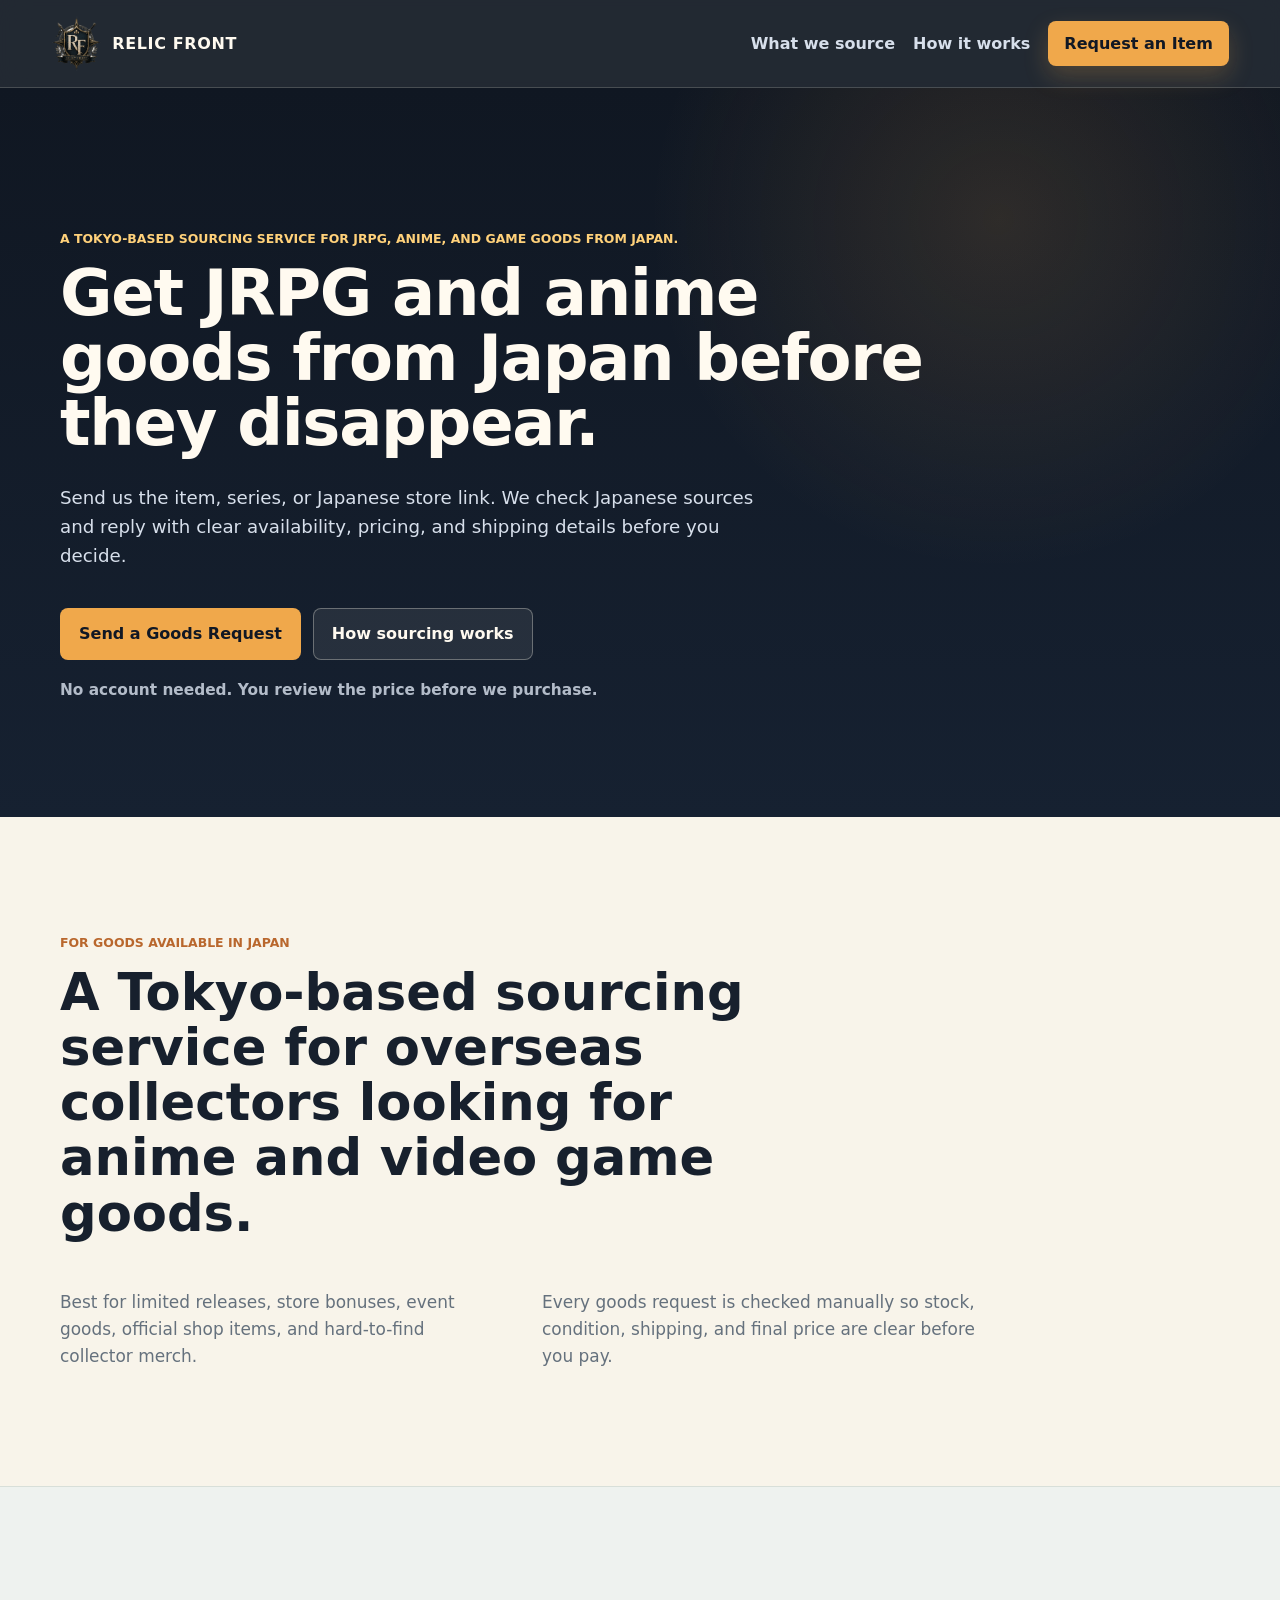
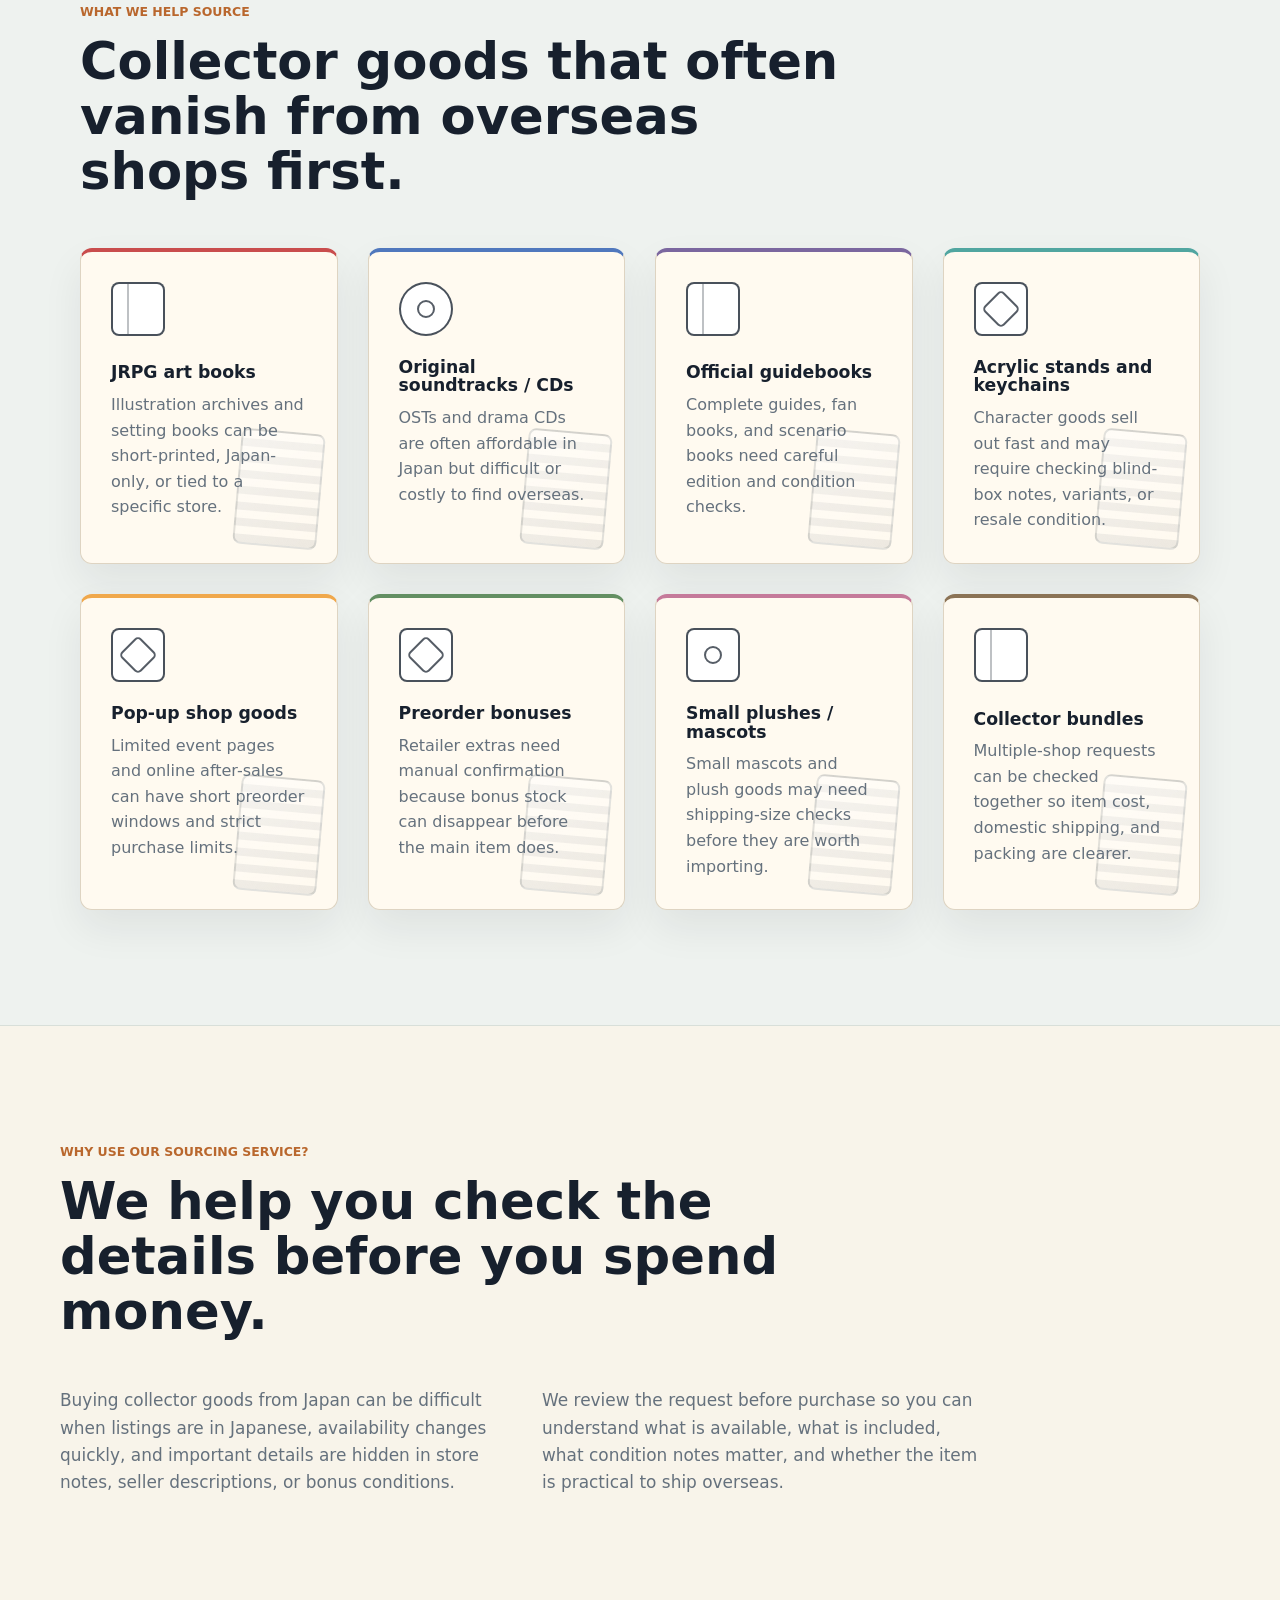
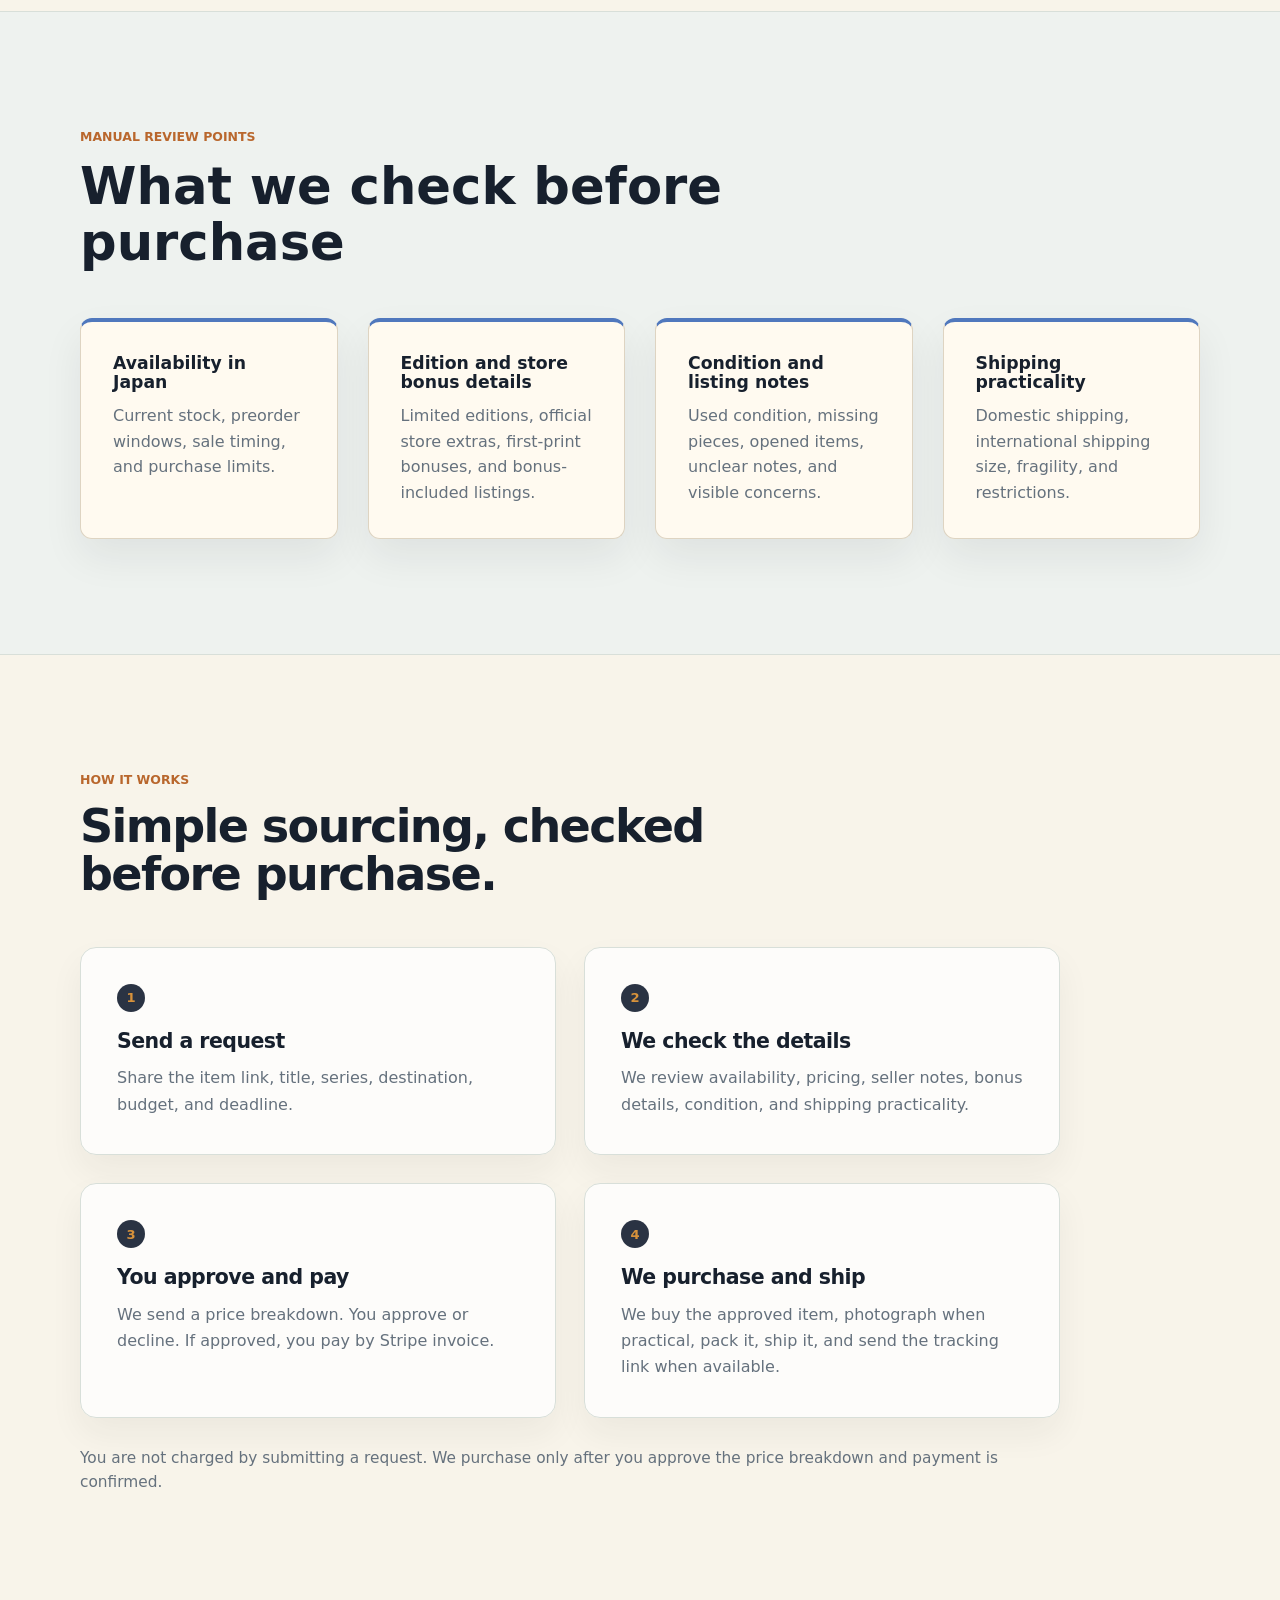
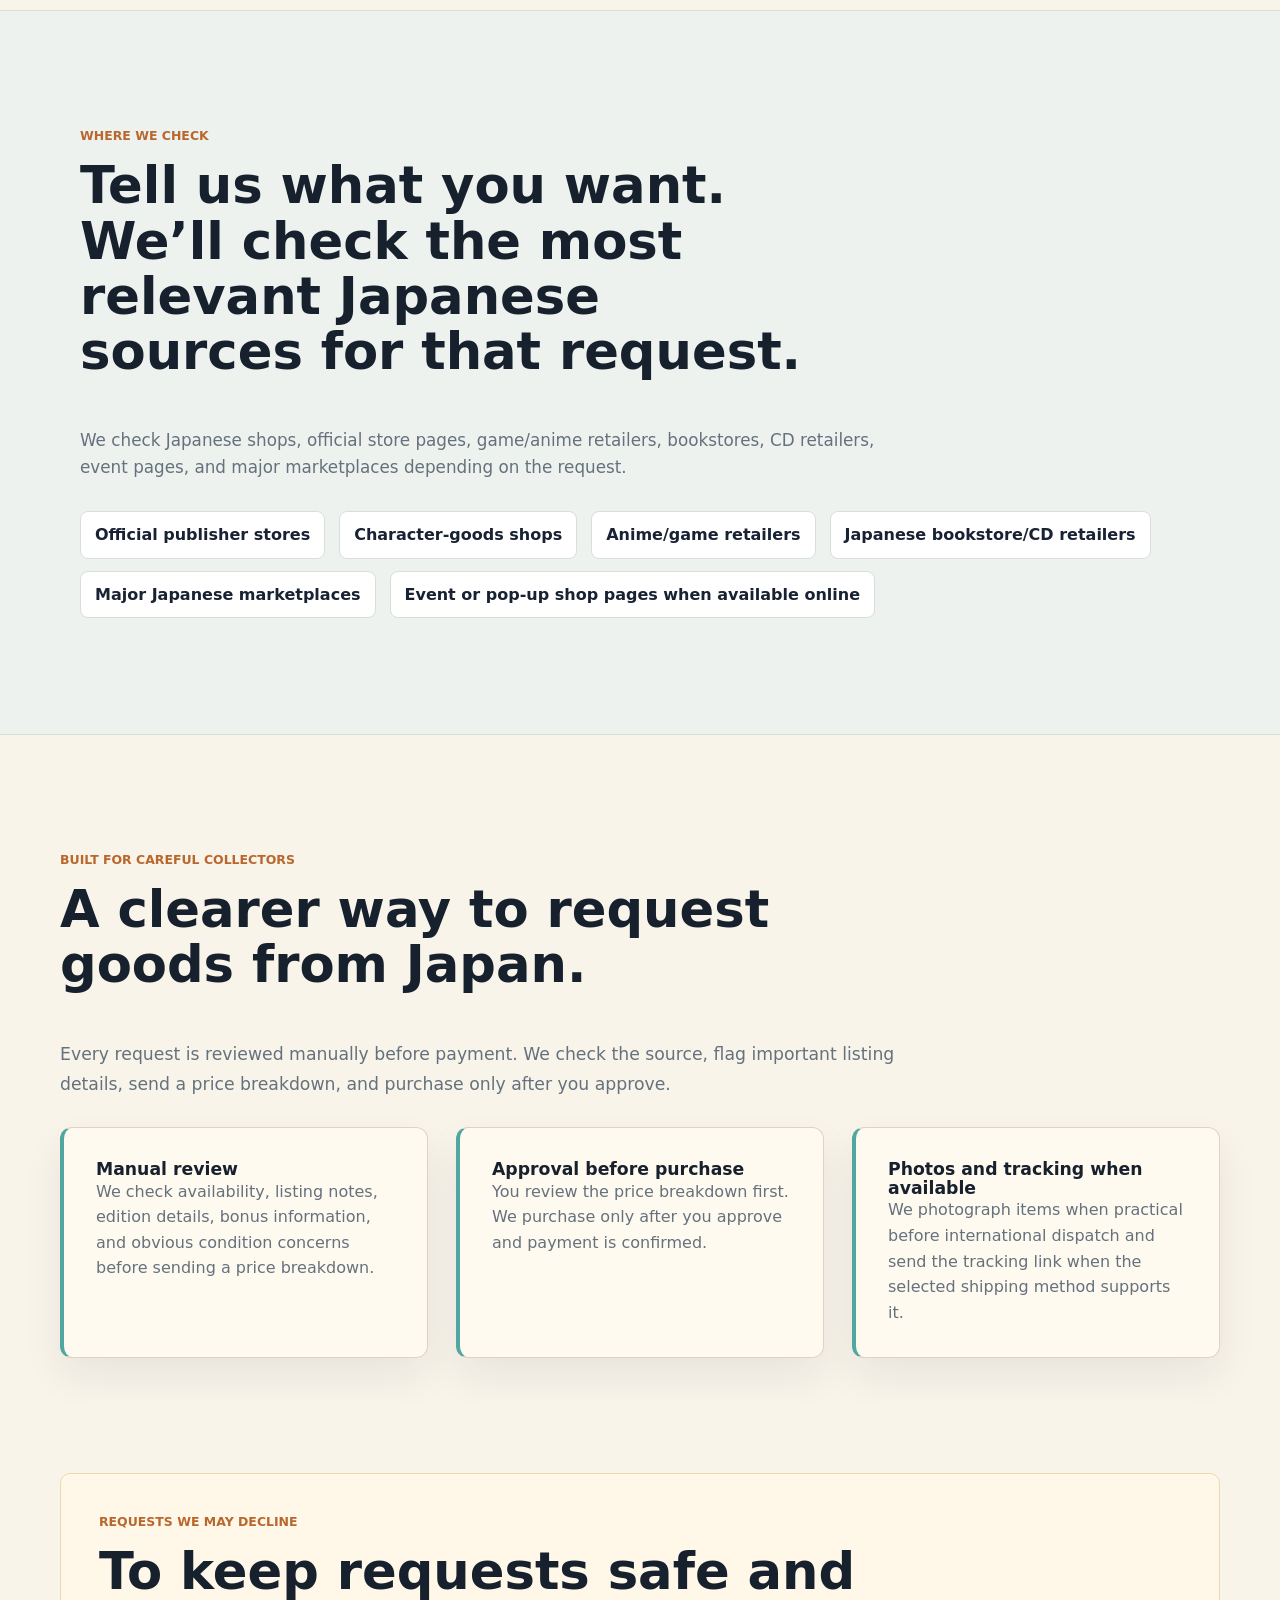
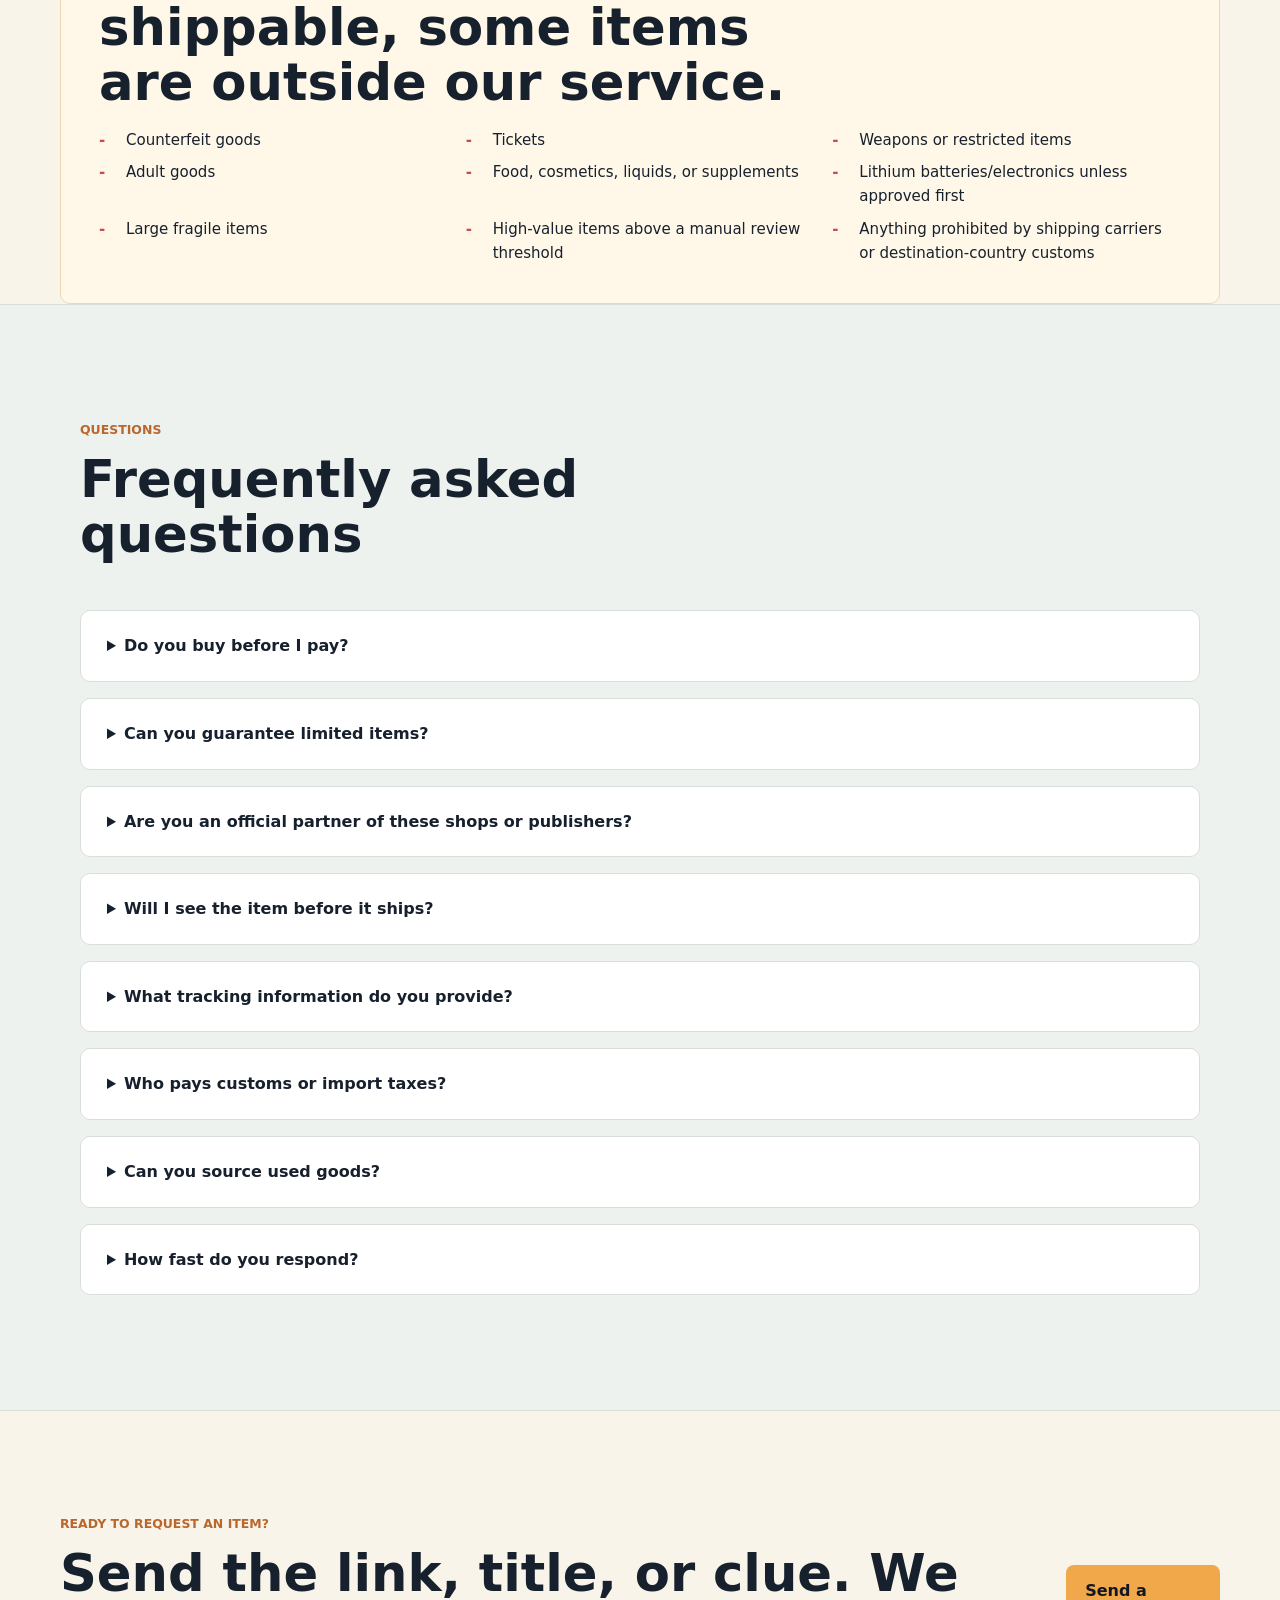
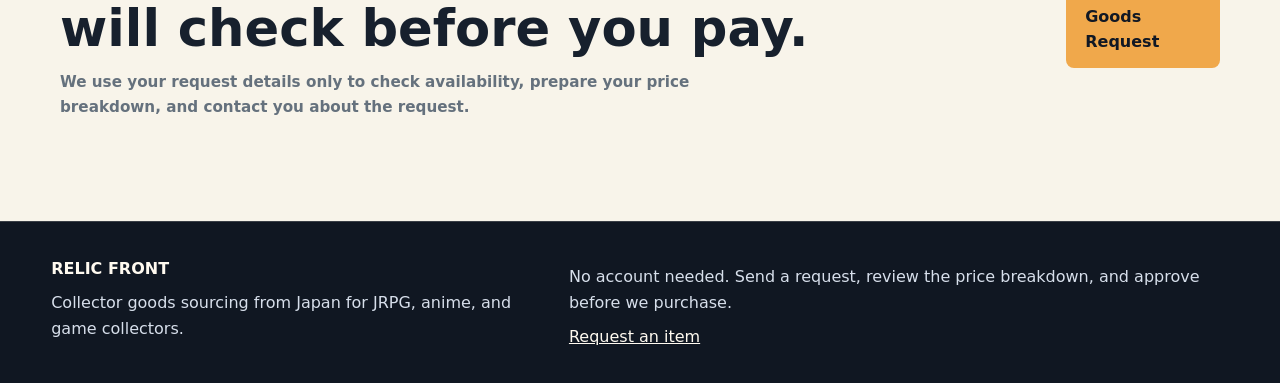
==== commit becba0c5: "further polish" ====
--- a/index.html
+++ b/index.html
@@ -13,13 +13,13 @@
   <body>
     <header class="site-header">
       <a class="brand" href="index.html" aria-label="Relic Front home">
-        <span class="brand-mark" aria-hidden="true">RF</span>
+        <img class="brand-mark" src="assets/relic-front-emblem.png" alt="" width="955" height="1064" aria-hidden="true">
         <span>RELIC FRONT</span>
       </a>
       <nav class="site-nav" aria-label="Main navigation">
         <a href="#categories">What we source</a>
         <a href="#how-it-works">How it works</a>
-        <a href="request.html">Request an Item</a>
+        <a class="nav-cta" href="request.html">Request an Item</a>
       </nav>
     </header>
 
--- a/styles.css
+++ b/styles.css
@@ -93,33 +93,46 @@
 }
 
 .brand-mark {
-  display: inline-grid;
-  place-items: center;
-  width: 36px;
-  height: 36px;
-  border: 1px solid rgba(240, 168, 75, 0.5);
-  border-radius: 8px;
-  background: linear-gradient(135deg, #f0a84b, #c94d4d);
-  color: #101722;
-  font-size: 0.82rem;
+  display: block;
+  width: 51px;
+  height: 55px;
+  object-fit: contain;
 }
 
 .site-nav {
   display: flex;
   flex-wrap: wrap;
+  align-items: center;
   justify-content: flex-end;
-  gap: 16px;
+  gap: 18px;
   color: #d7dfeb;
-  font-size: 0.94rem;
+  font-size: 1rem;
+  font-weight: 800;
 }
 
 .site-nav a {
+  padding: 8px 0;
   text-decoration: none;
 }
 
 .site-nav a:hover,
 .site-footer a:hover {
   color: var(--accent);
+}
+
+.site-nav .nav-cta {
+  min-height: 42px;
+  padding: 9px 15px;
+  border: 1px solid rgba(240, 168, 75, 0.72);
+  border-radius: 8px;
+  background: var(--accent);
+  color: #111824;
+  box-shadow: 0 10px 24px rgba(240, 168, 75, 0.22);
+}
+
+.site-nav .nav-cta:hover {
+  background: #ffd17a;
+  color: #111824;
 }
 
 /* Shared layout */
@@ -664,6 +677,27 @@
   grid-column: 1 / -1;
 }
 
+.primary-request-field {
+  gap: 10px;
+  padding: 16px;
+  border: 1px solid #efd8af;
+  border-radius: 8px;
+  background: #fff8e9;
+}
+
+.primary-request-field textarea {
+  min-height: 176px;
+}
+
+.optional-detail-note {
+  grid-column: 1 / -1;
+  padding: 12px 14px;
+  border-left: 4px solid var(--teal);
+  background: #f7fbf8;
+  color: var(--muted);
+  font-weight: 800;
+}
+
 .form-field label {
   color: var(--ink);
   font-size: 0.9rem;
@@ -735,6 +769,11 @@
   font-size: 0.9rem;
 }
 
+.reassurance-text {
+  color: var(--ink);
+  font-weight: 800;
+}
+
 .acknowledgements {
   display: grid;
   gap: 12px;
@@ -779,6 +818,17 @@
   font-weight: 800;
 }
 
+.support-note {
+  margin-top: 14px;
+  color: var(--muted);
+  font-weight: 800;
+}
+
+.support-note a {
+  color: var(--accent-dark);
+  font-weight: 900;
+}
+
 .request-success-panel {
   padding: clamp(24px, 5vw, 42px);
   border: 1px solid #d7c5a8;
@@ -888,6 +938,20 @@
     font-size: clamp(2.25rem, 12vw, 3.35rem);
     line-height: 1.04;
     letter-spacing: -0.015em;
+  }
+
+  .page-title h1 {
+    font-size: clamp(2.15rem, 10vw, 3rem);
+  }
+
+  input,
+  select,
+  textarea,
+  .helper-text,
+  .support-note,
+  .request-guidance p {
+    min-width: 0;
+    overflow-wrap: anywhere;
   }
 
   .section {
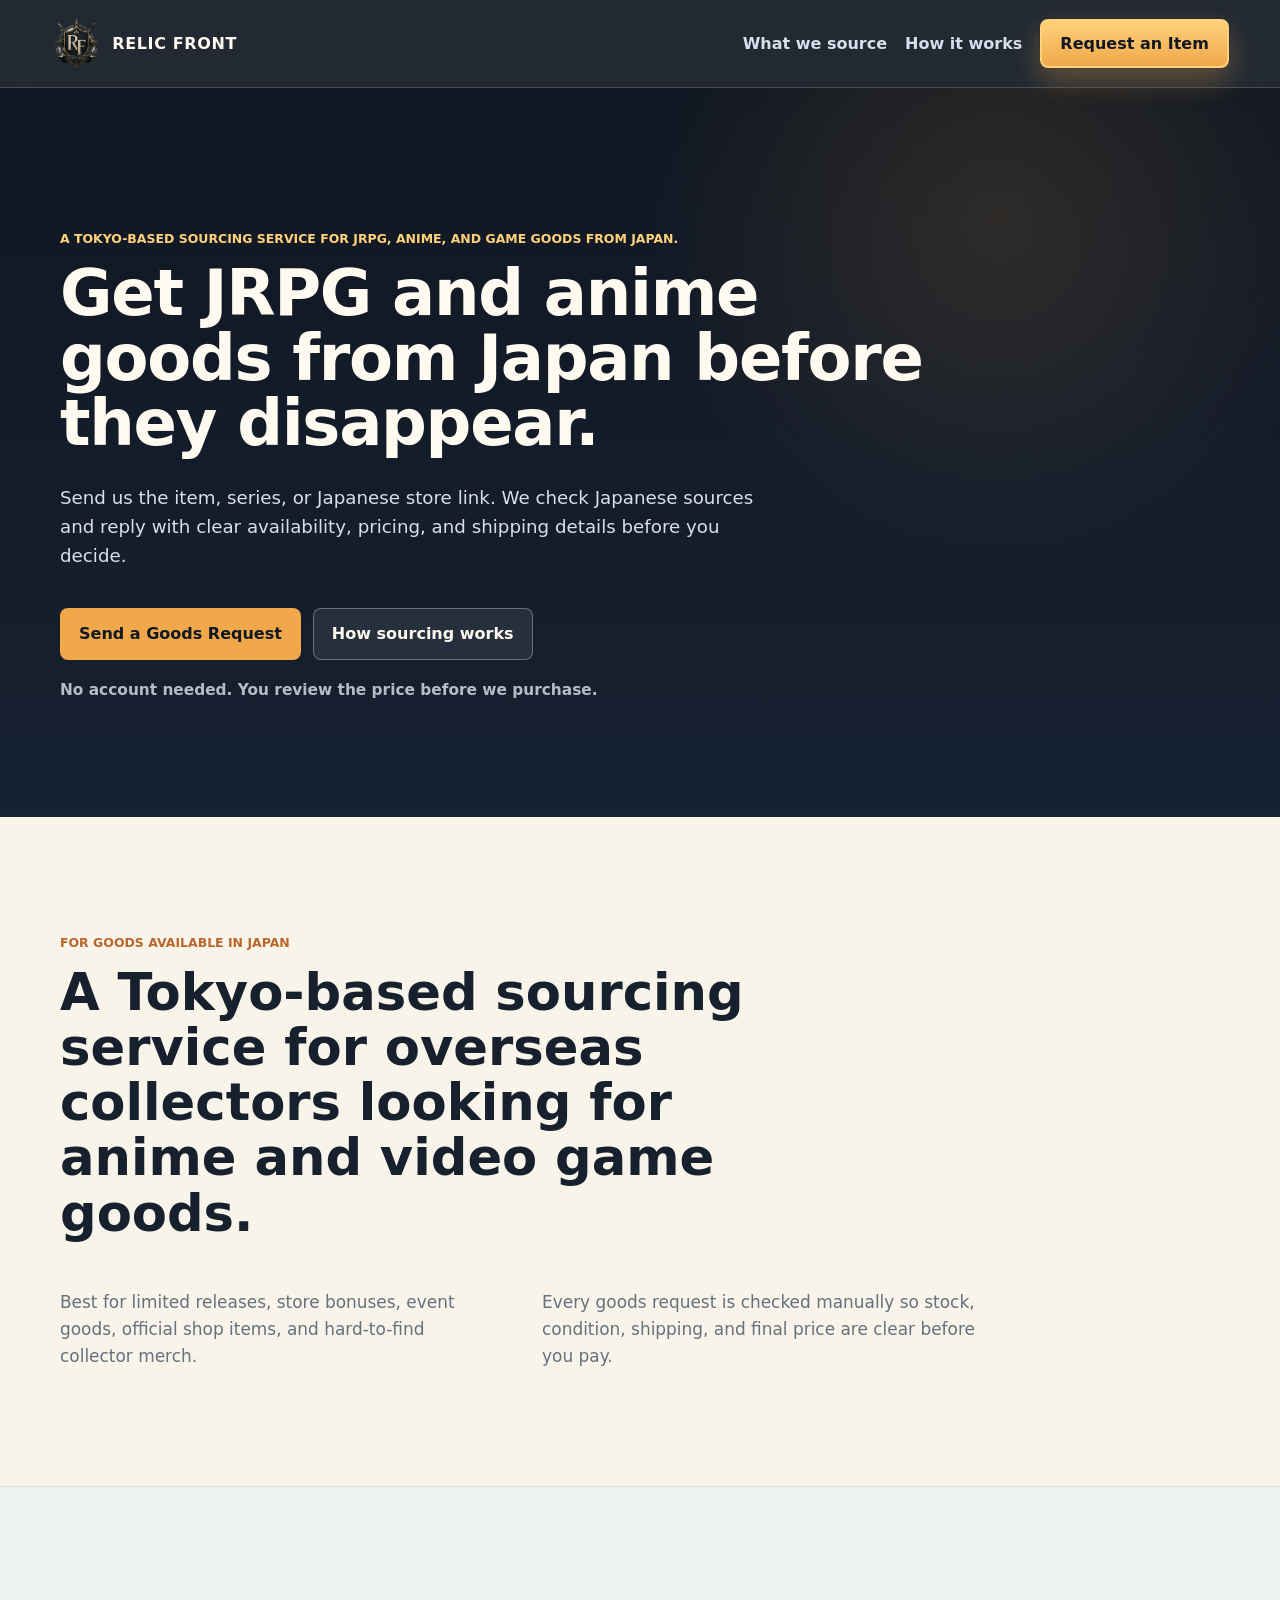
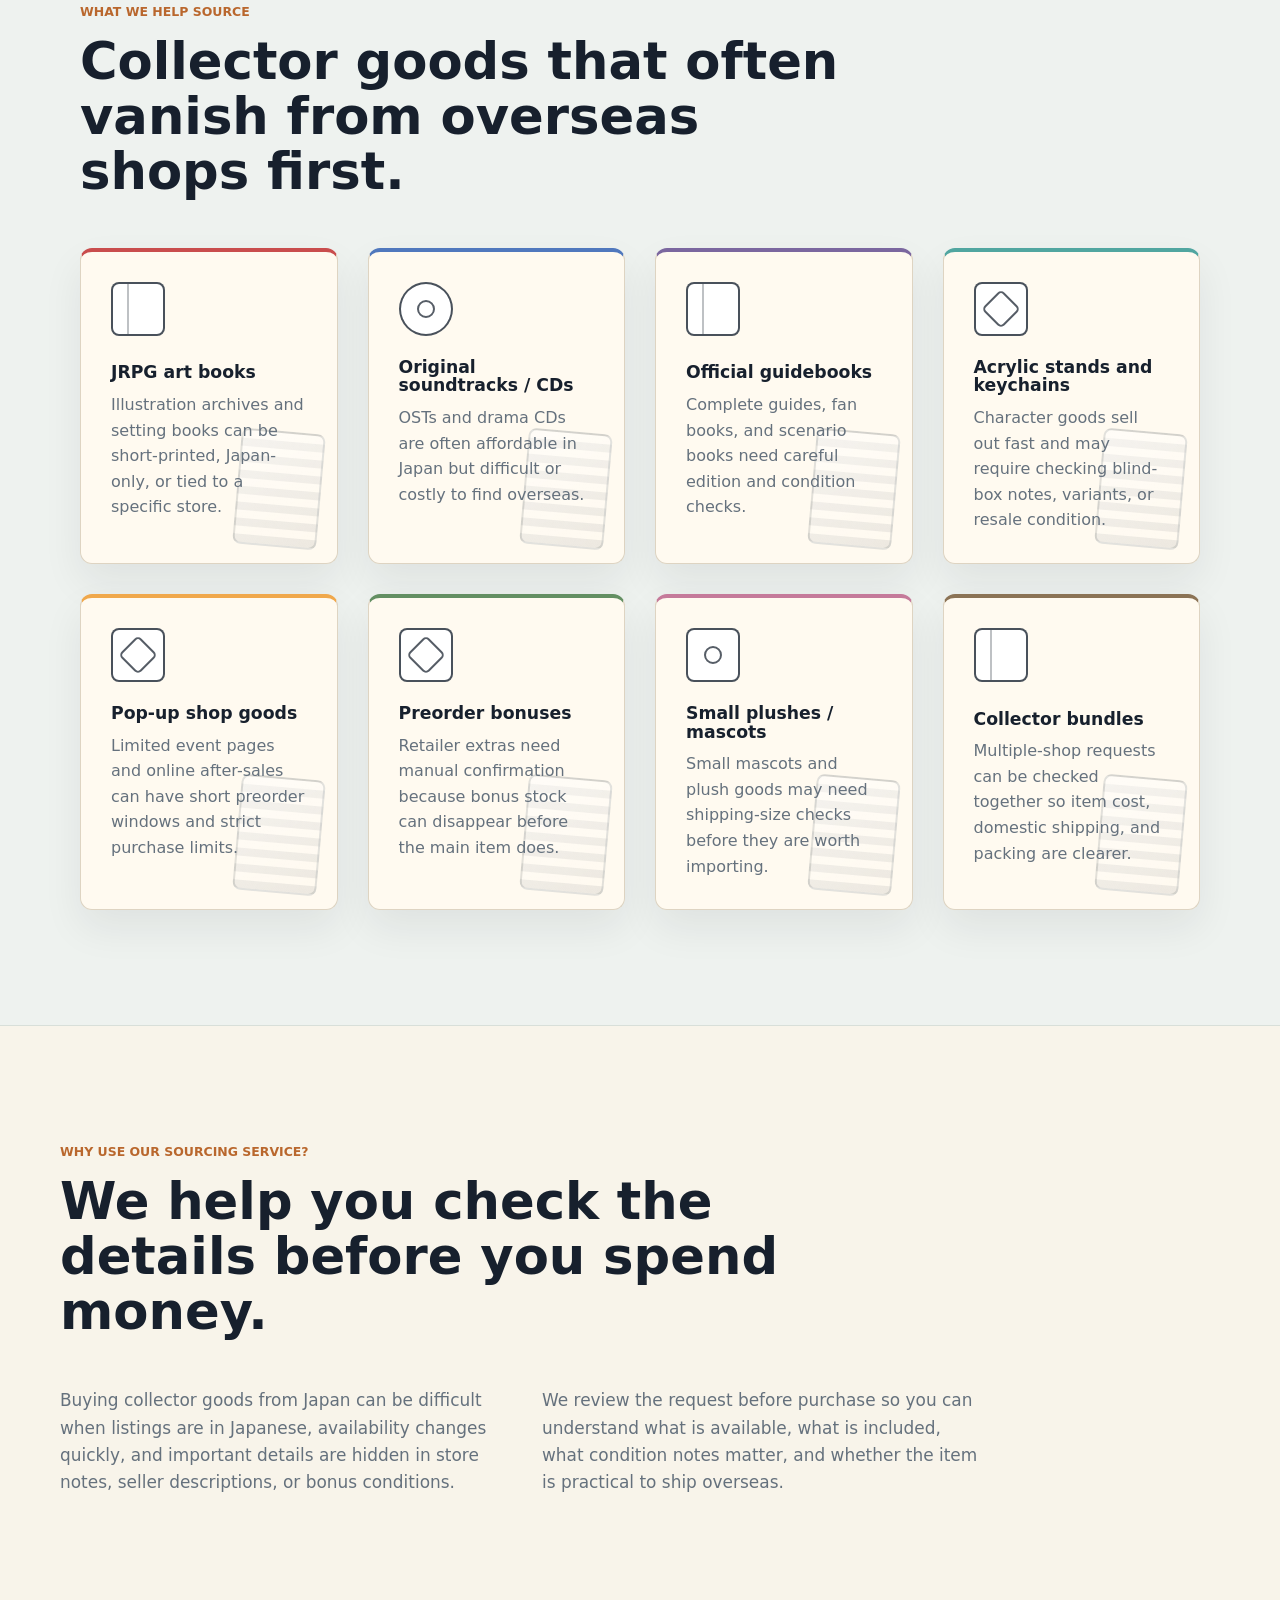
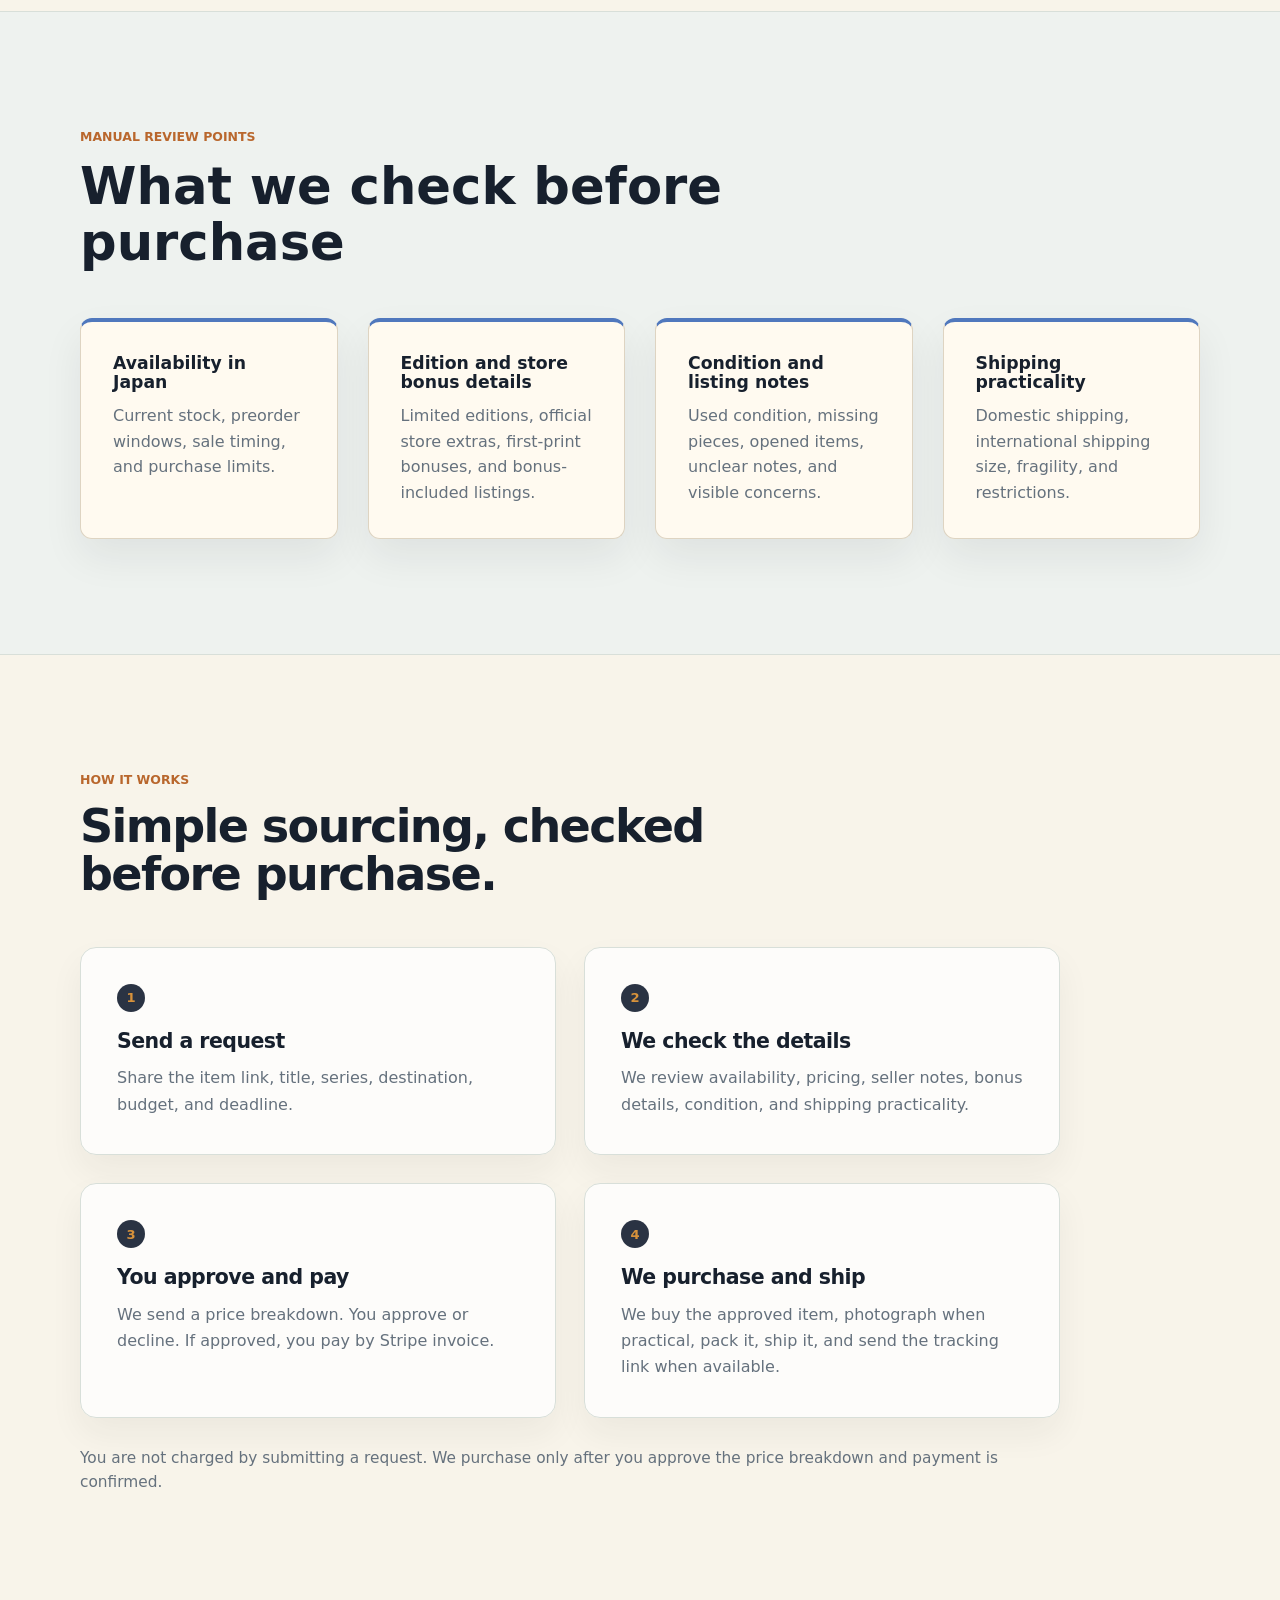
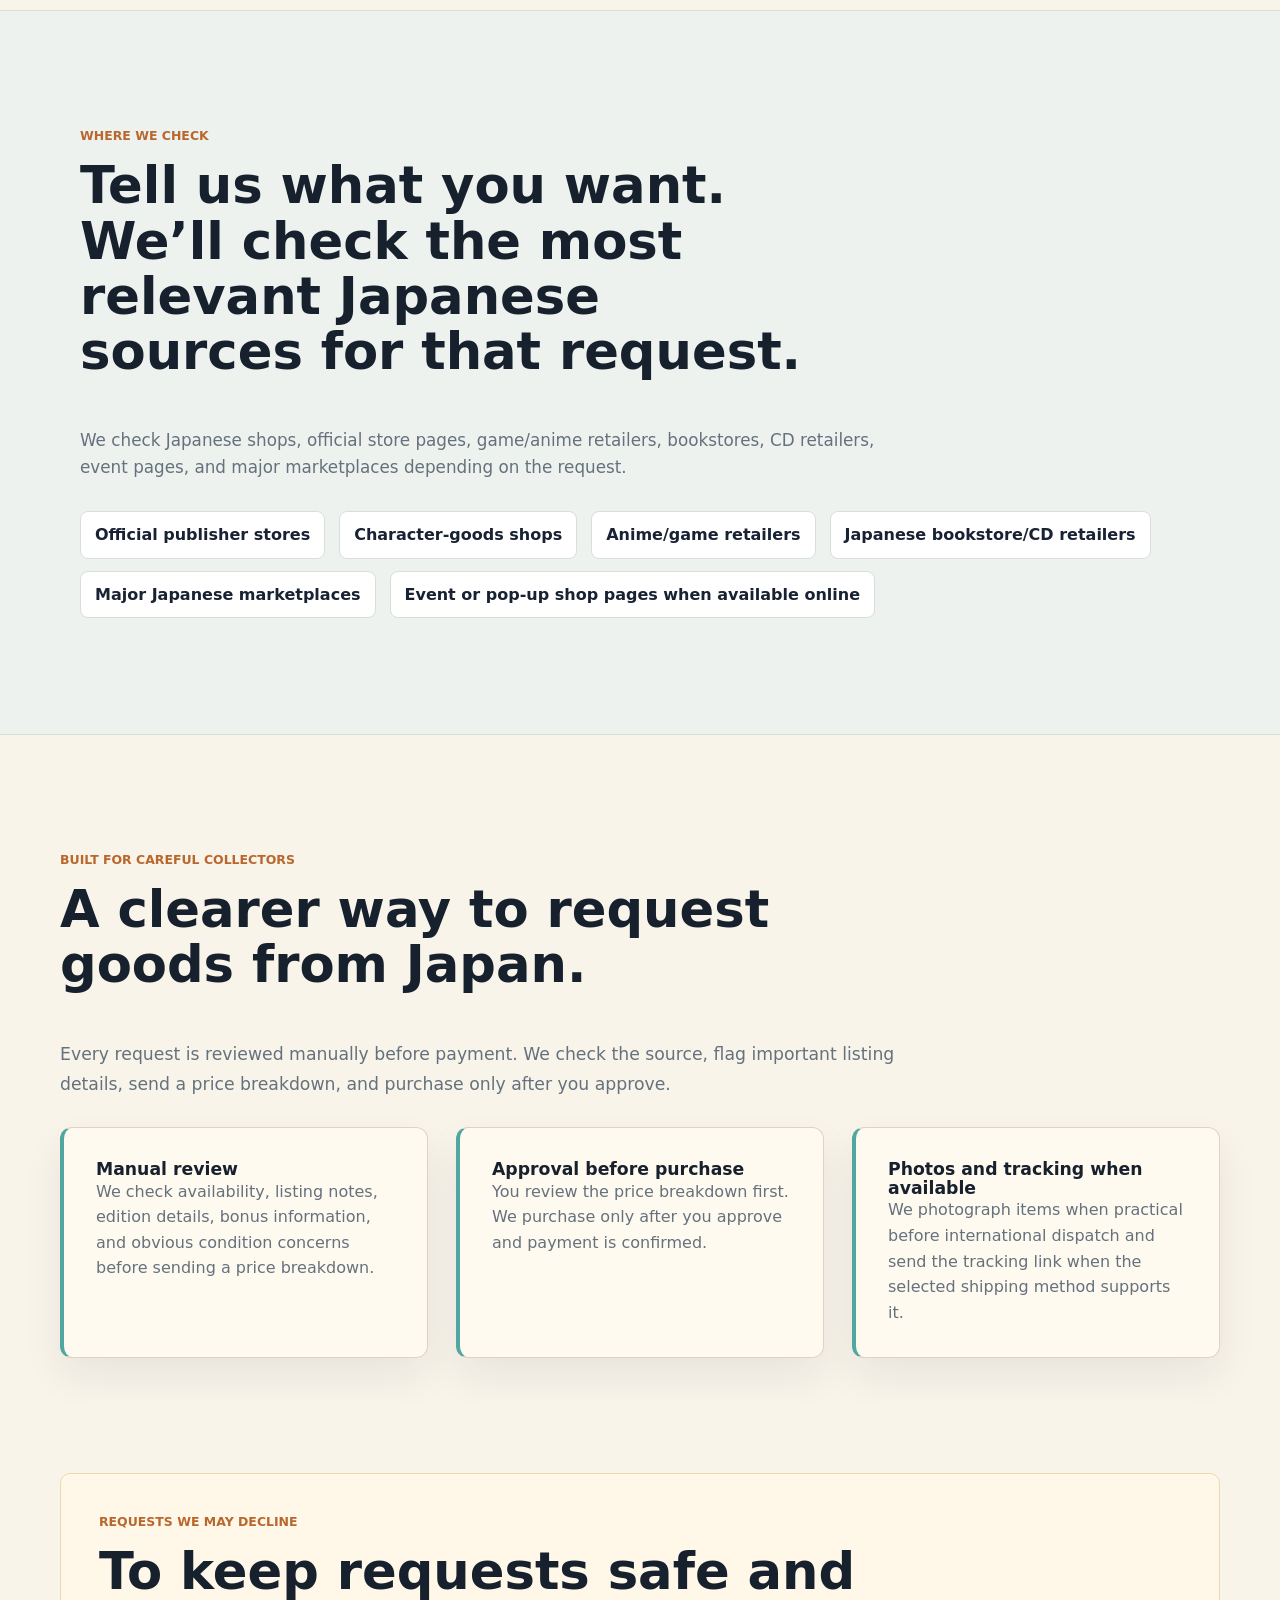
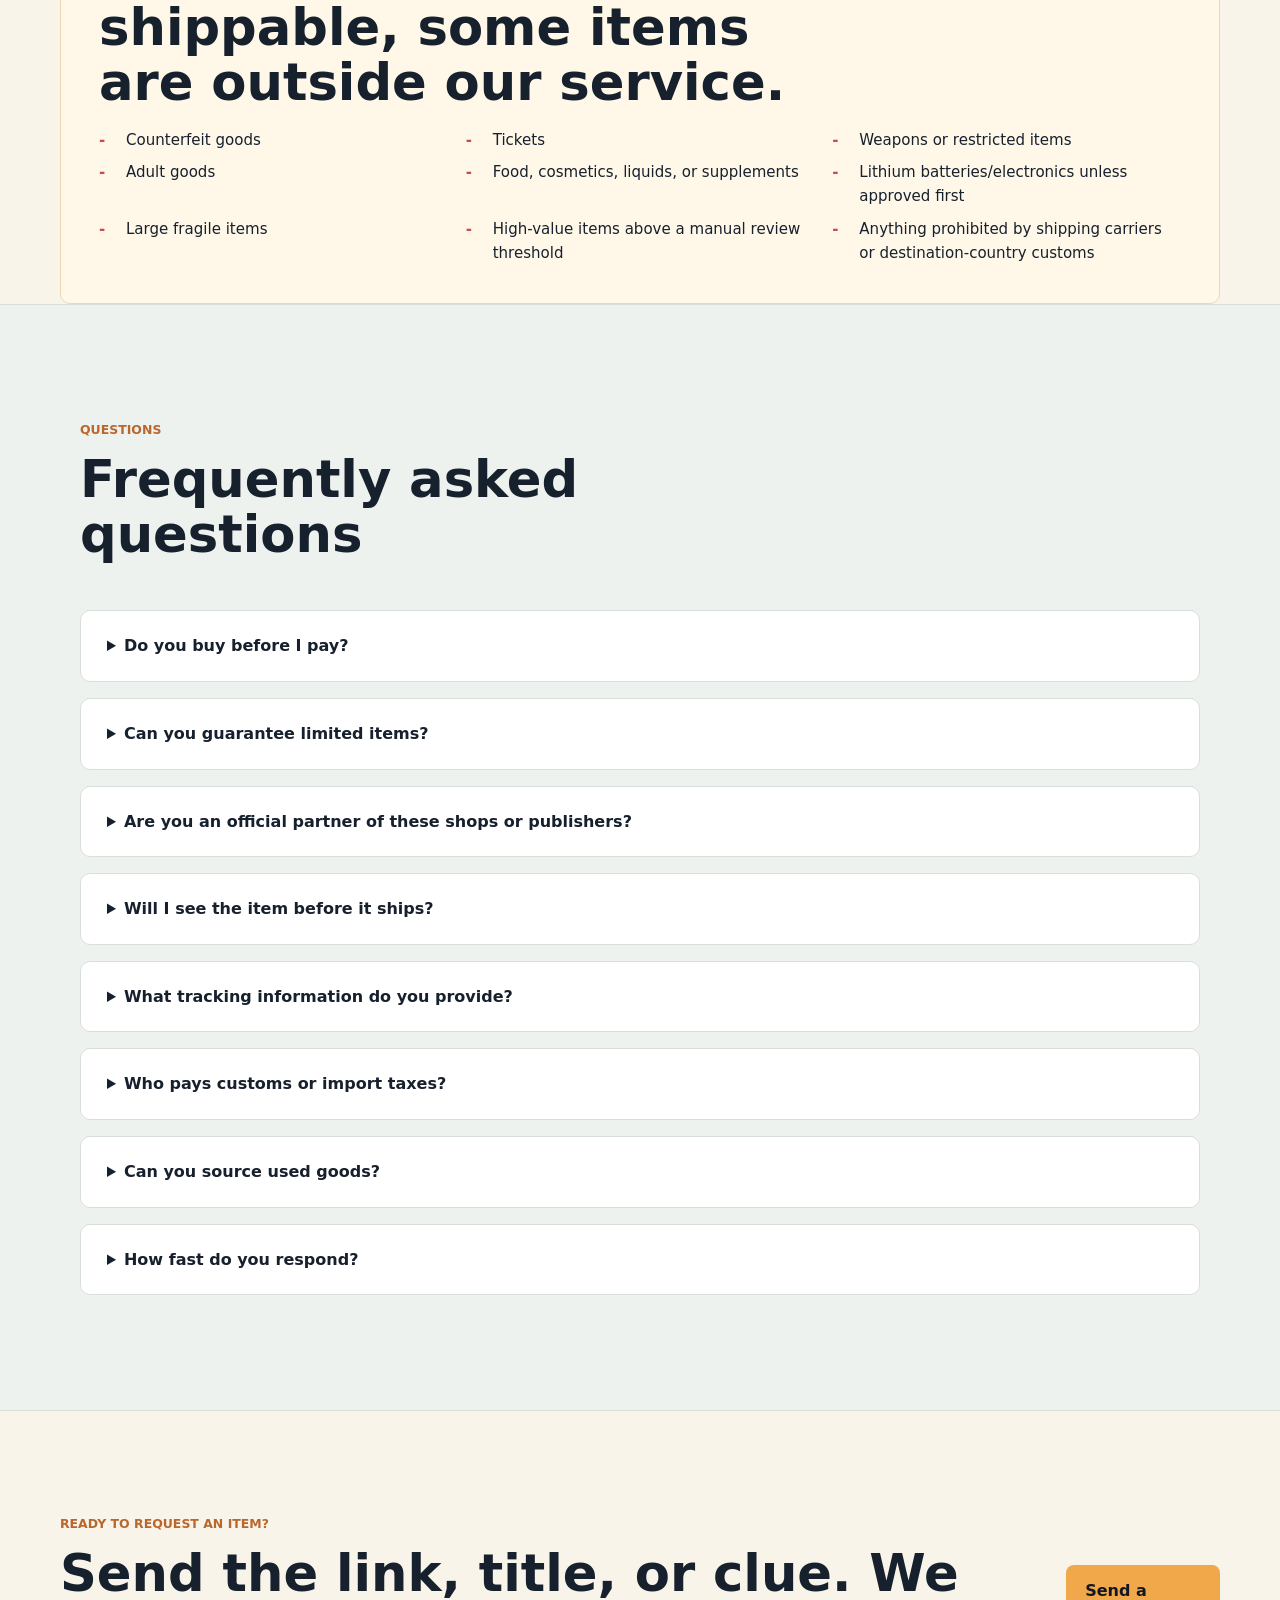
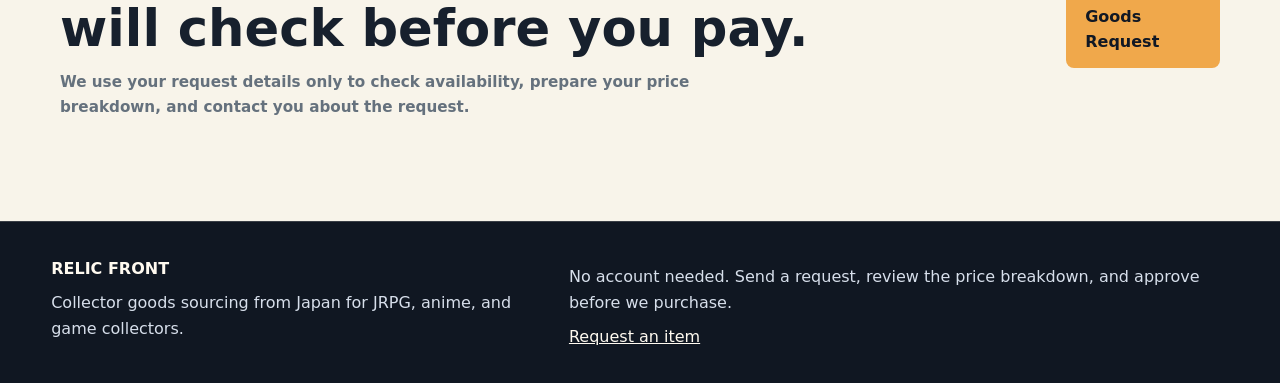
==== commit fa28e217: "Emphasize request CTA" ====
--- a/index.html
+++ b/index.html
@@ -8,7 +8,7 @@
       content="Relic Front is a Tokyo-based sourcing service for JRPG, anime, and game goods from Japan. Send a goods request, receive a price breakdown, approve before purchase, and receive a tracking link when available."
     >
     <title>Relic Front | JRPG &amp; Anime Goods Sourcing from Japan</title>
-    <link rel="stylesheet" href="styles.css">
+    <link rel="stylesheet" href="styles.css?v=20260622-2">
   </head>
   <body>
     <header class="site-header">
--- a/styles.css
+++ b/styles.css
@@ -121,18 +121,23 @@
 }
 
 .site-nav .nav-cta {
-  min-height: 42px;
-  padding: 9px 15px;
-  border: 1px solid rgba(240, 168, 75, 0.72);
+  min-height: 44px;
+  padding: 10px 18px;
+  border: 2px solid #ffd17a;
   border-radius: 8px;
-  background: var(--accent);
+  background: linear-gradient(180deg, #ffd17a 0%, var(--accent) 100%);
   color: #111824;
-  box-shadow: 0 10px 24px rgba(240, 168, 75, 0.22);
+  font-weight: 900;
+  white-space: nowrap;
+  box-shadow:
+    0 0 0 1px rgba(17, 24, 36, 0.18),
+    0 12px 28px rgba(240, 168, 75, 0.32);
 }
 
 .site-nav .nav-cta:hover {
-  background: #ffd17a;
+  background: #ffe0a0;
   color: #111824;
+  transform: translateY(-1px);
 }
 
 /* Shared layout */
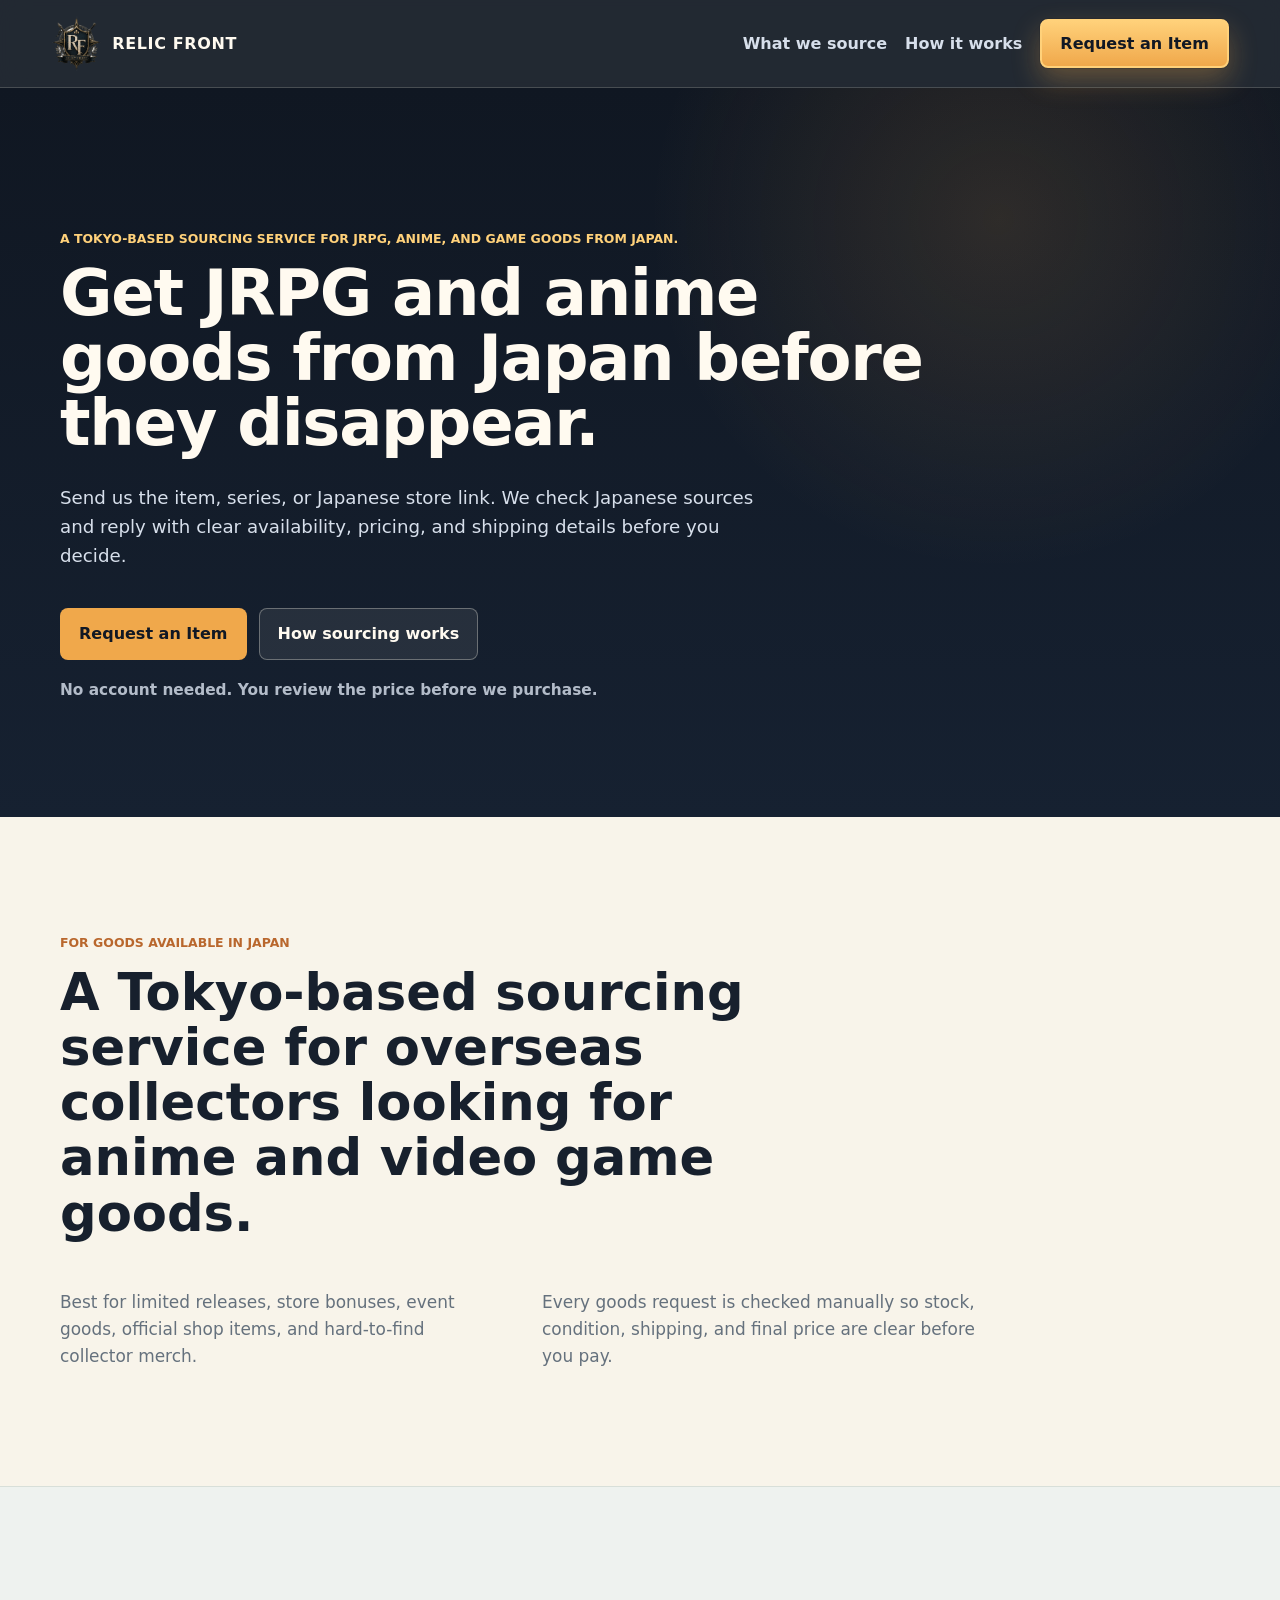
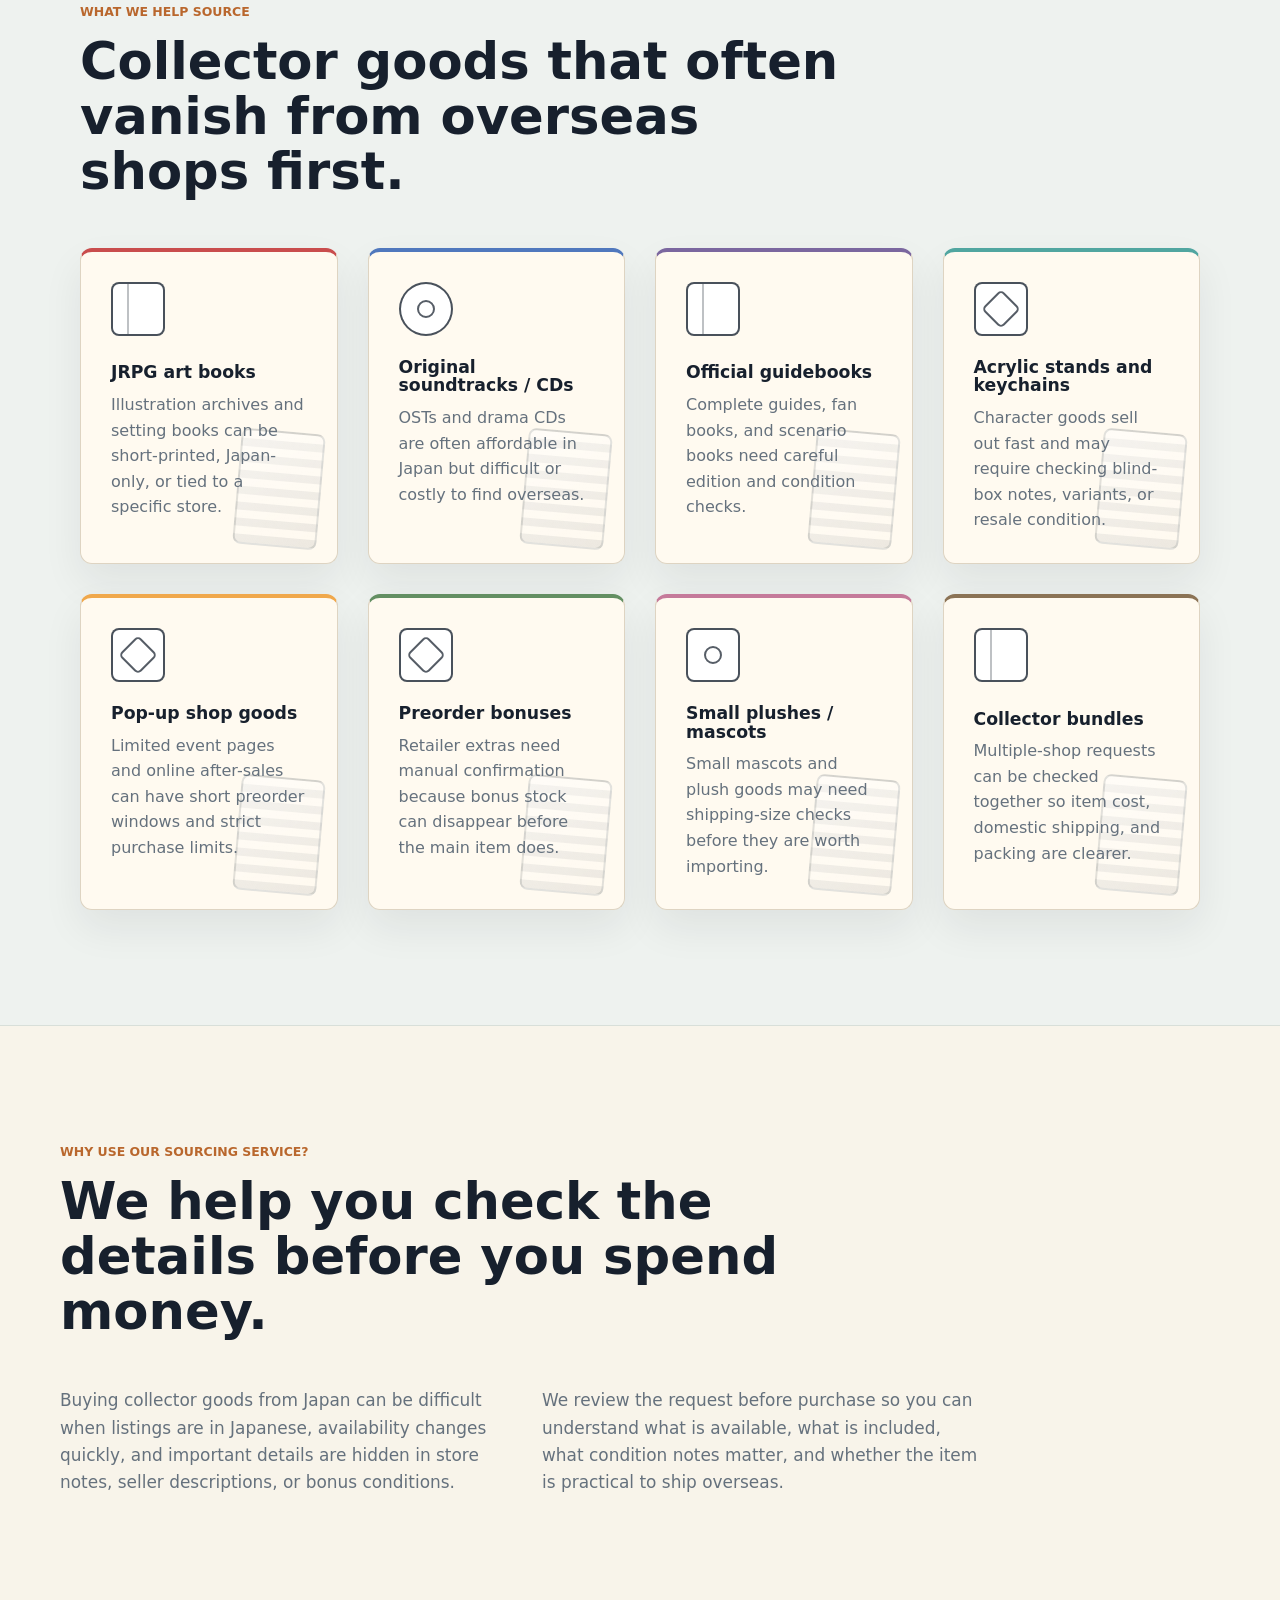
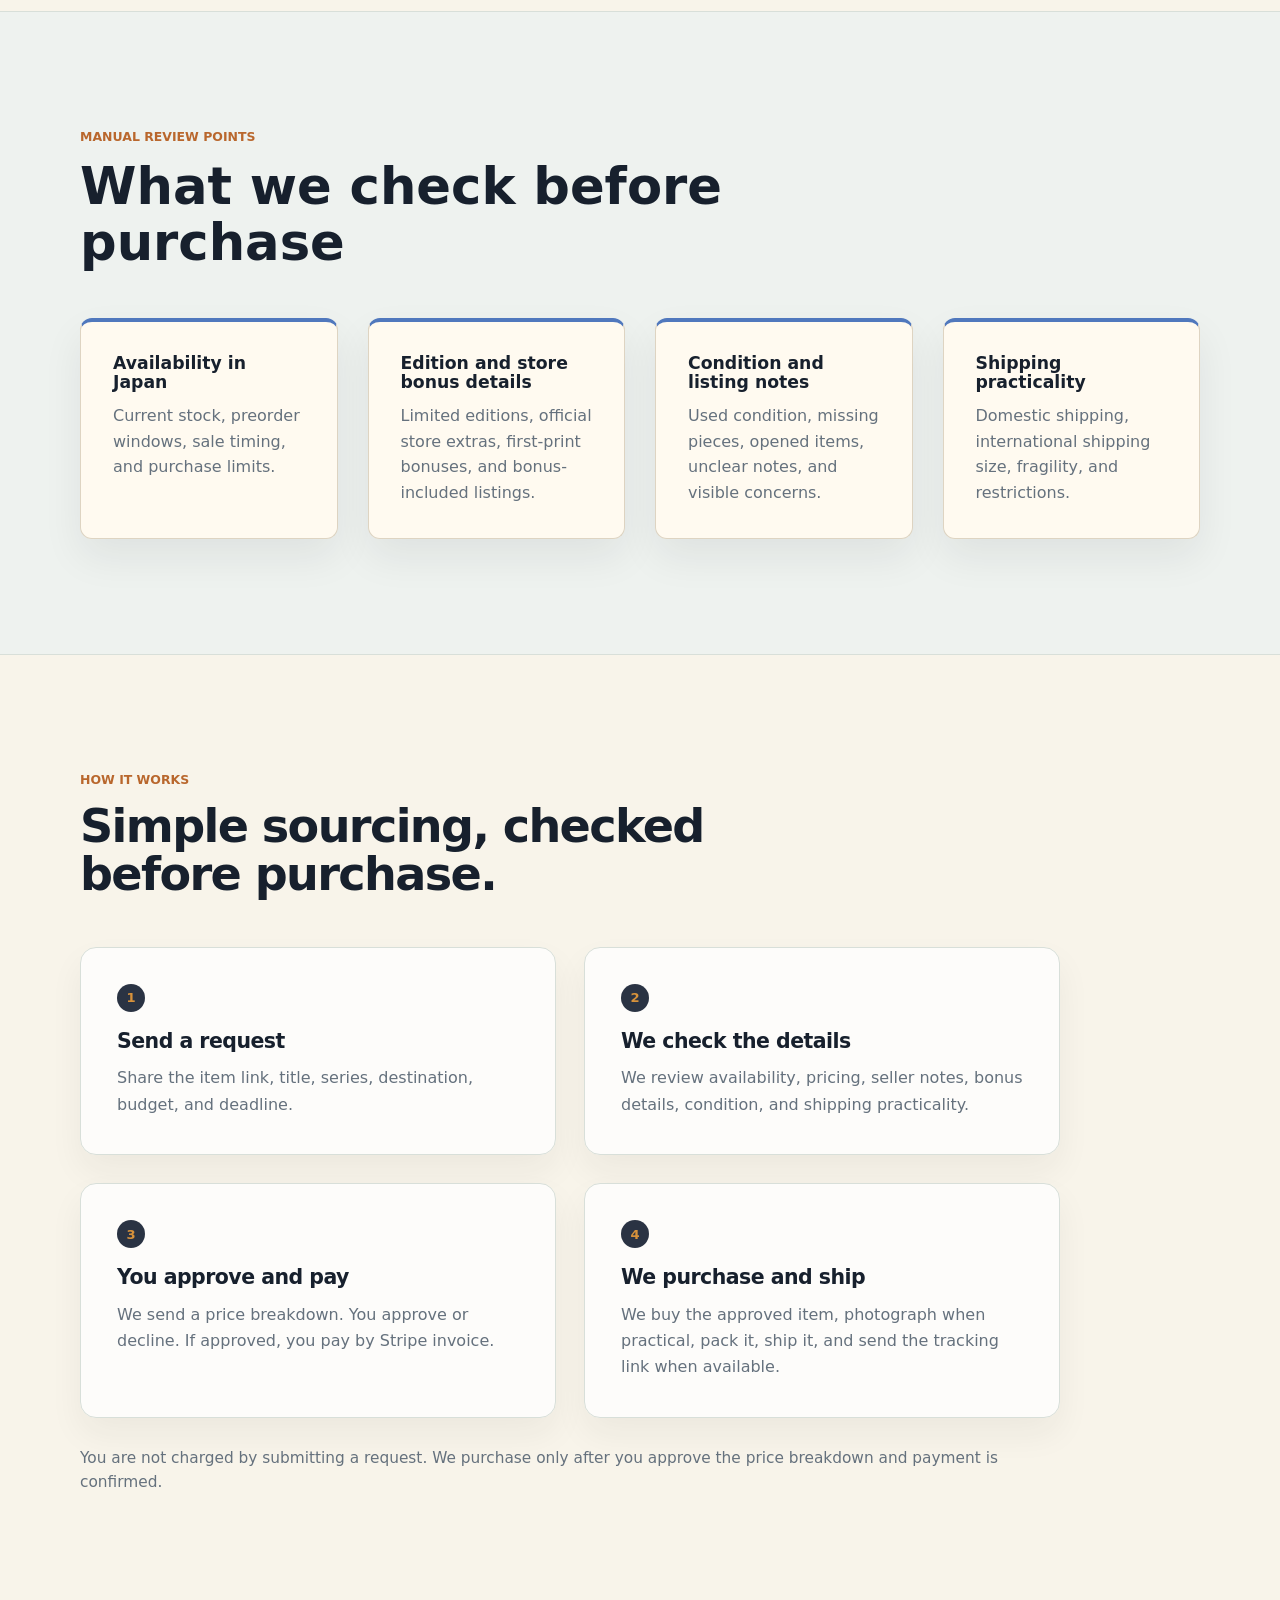
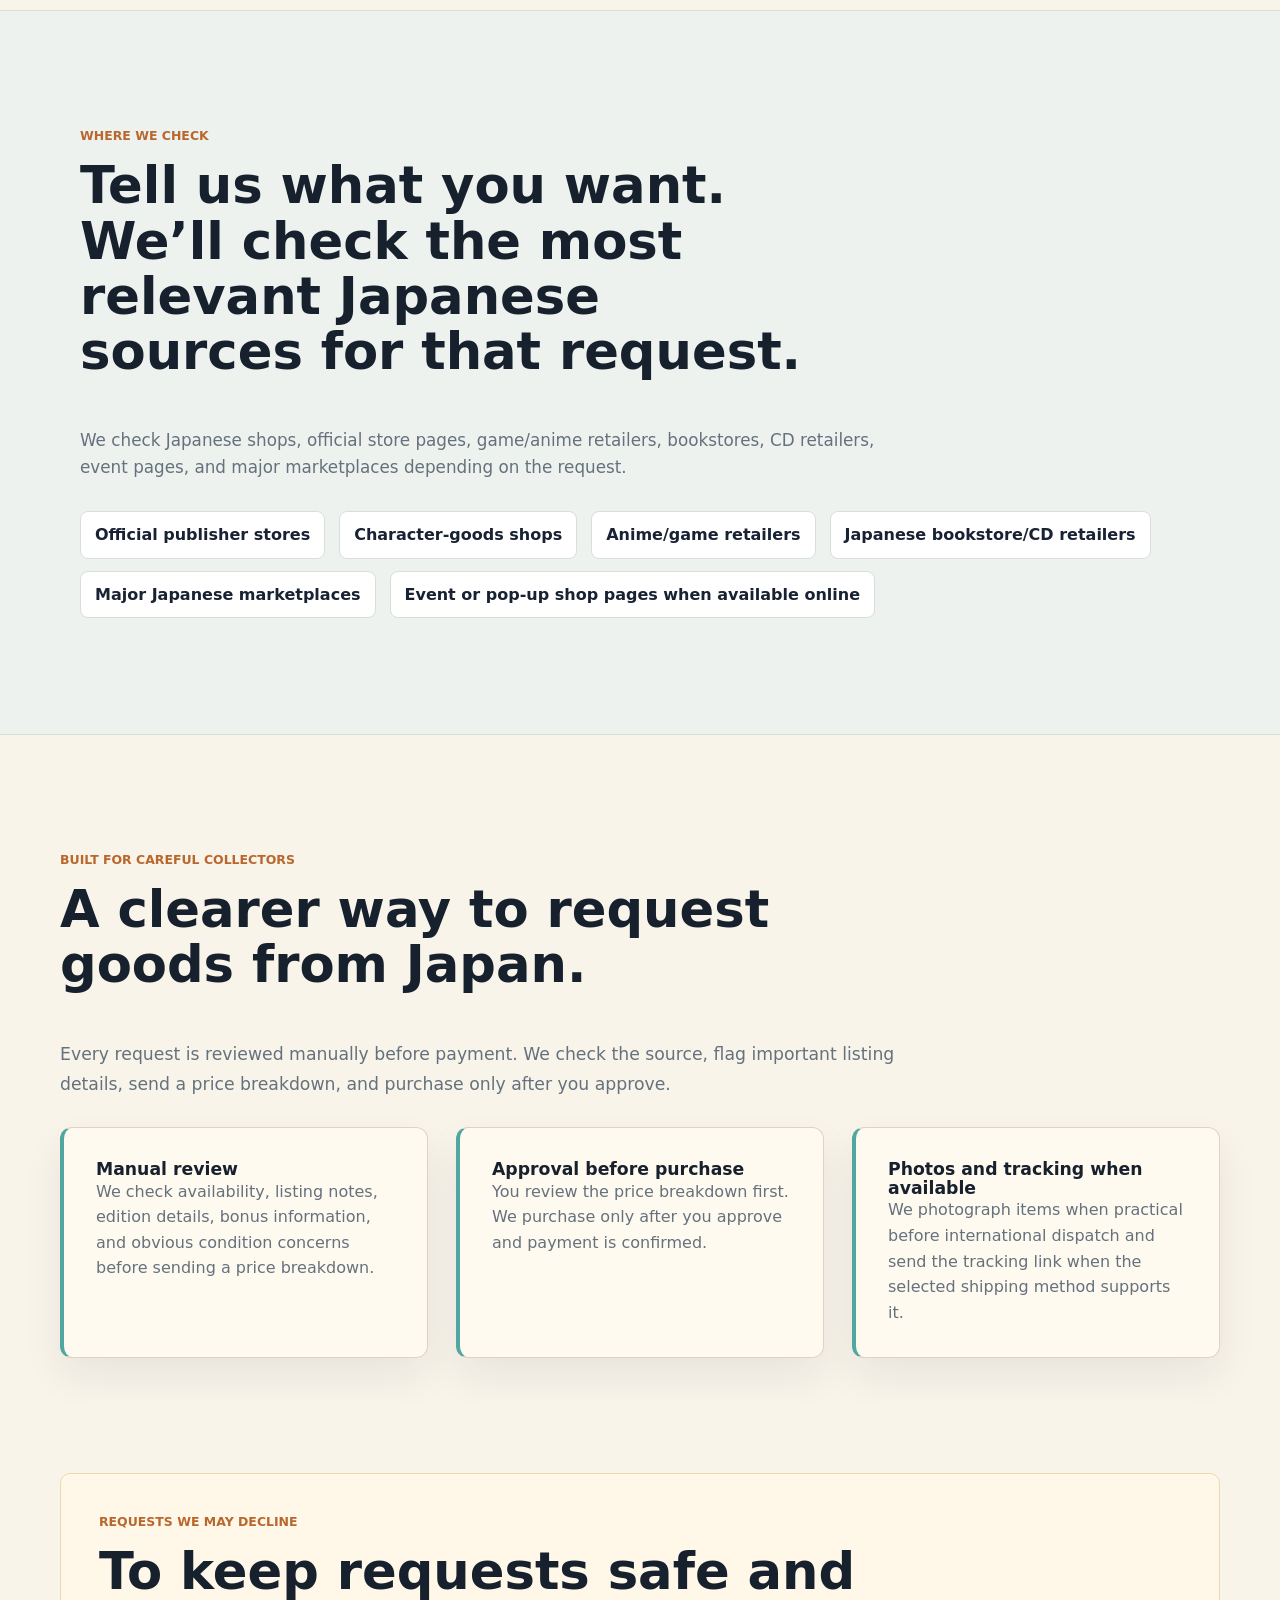
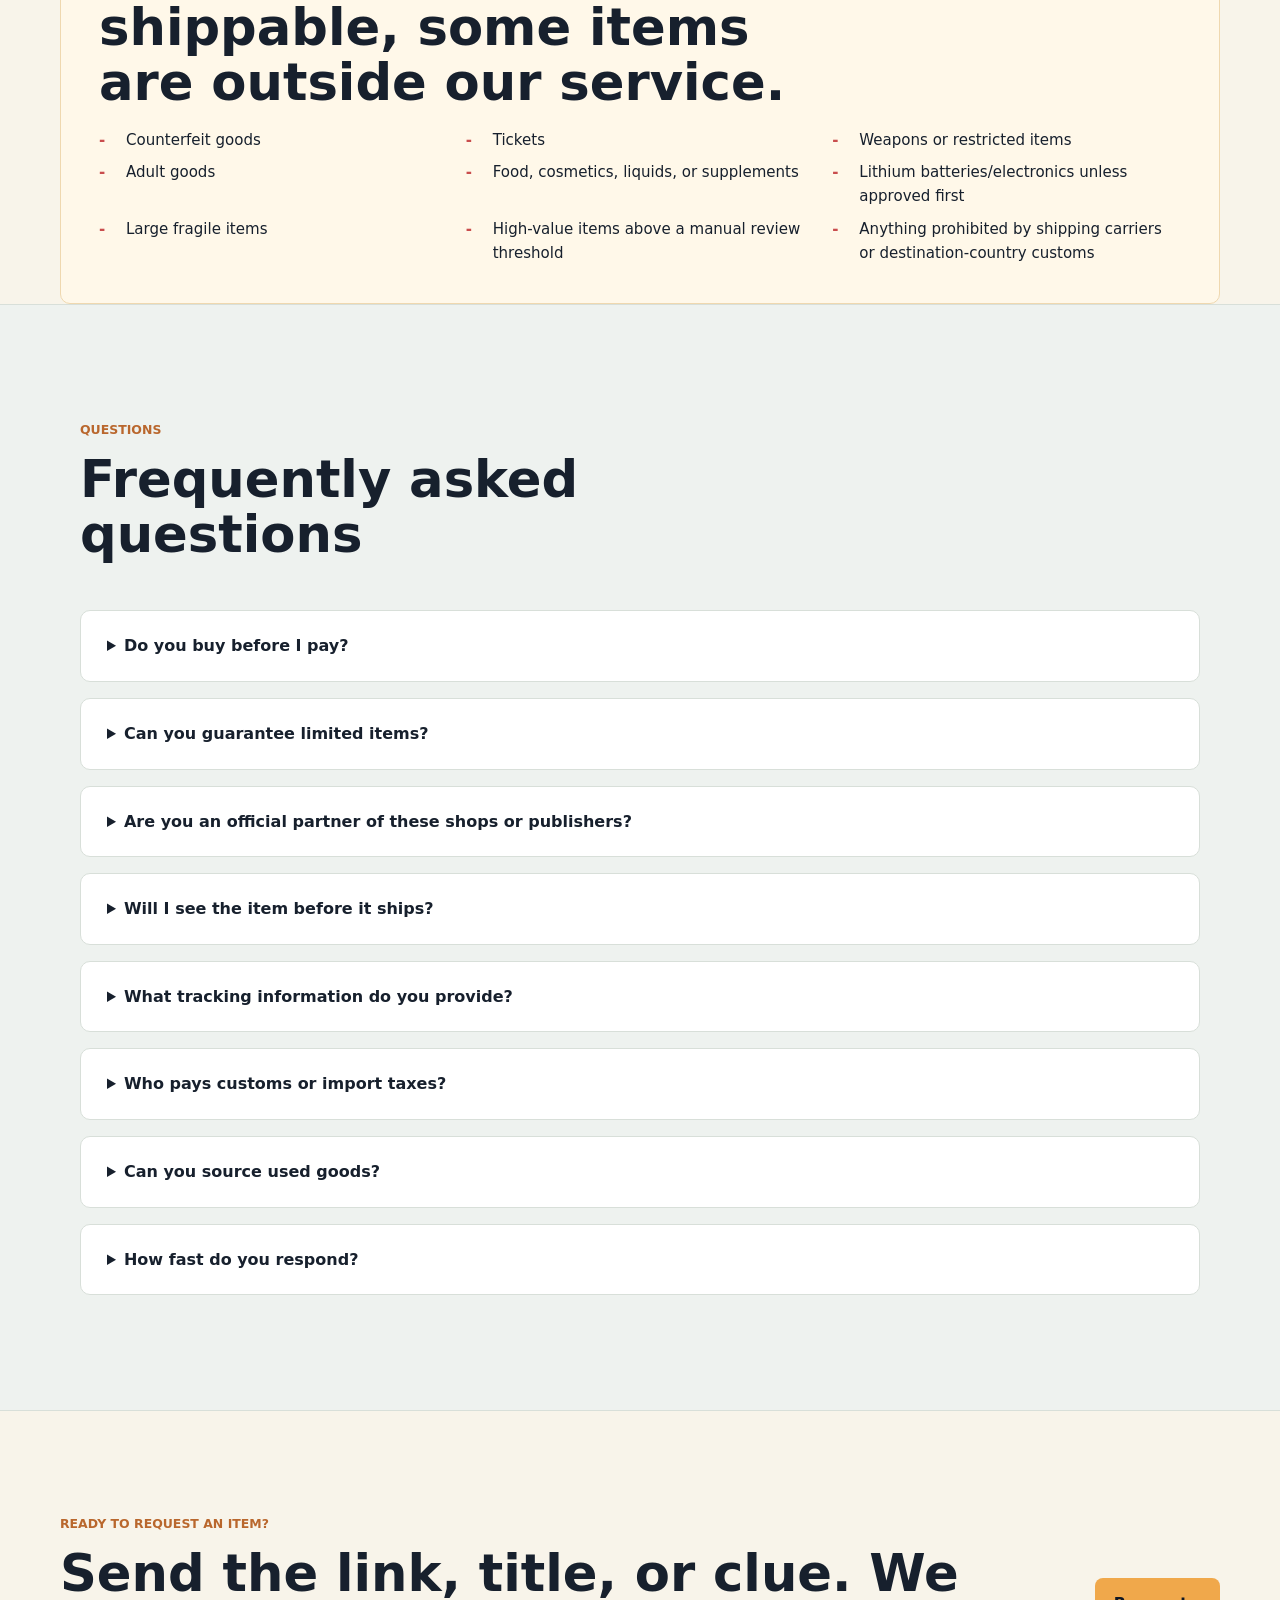
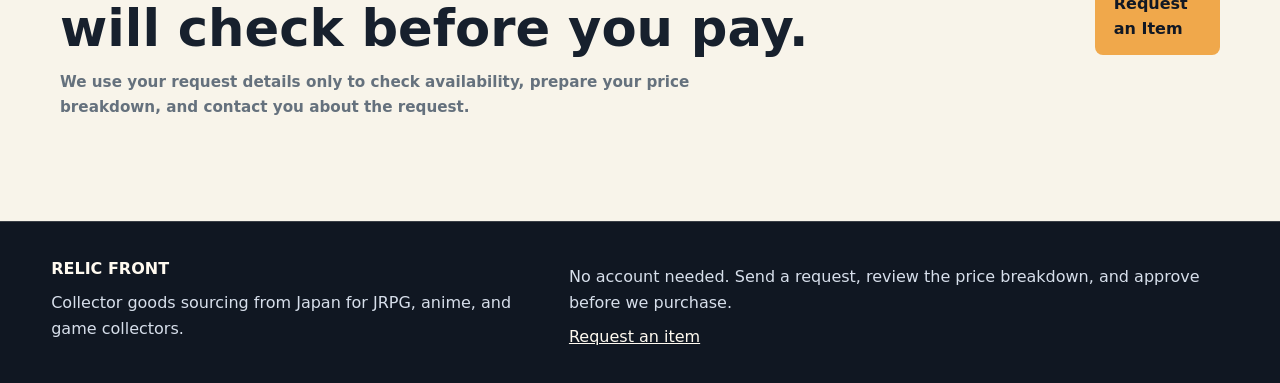
==== commit a3433661: "Use consistent request item CTA" ====
--- a/index.html
+++ b/index.html
@@ -33,7 +33,7 @@
             with clear availability, pricing, and shipping details before you decide.
           </p>
           <div class="hero-actions">
-            <a class="button primary" href="request.html">Send a Goods Request</a>
+            <a class="button primary" href="request.html">Request an Item</a>
             <a class="button secondary" href="#how-it-works">How sourcing works</a>
           </div>
           <p class="hero-reassurance">No account needed. You review the price before we purchase.</p>
@@ -302,7 +302,7 @@
             you about the request.
           </p>
         </div>
-        <a class="button primary" href="request.html">Send a Goods Request</a>
+        <a class="button primary" href="request.html">Request an Item</a>
       </section>
     </main>
 
